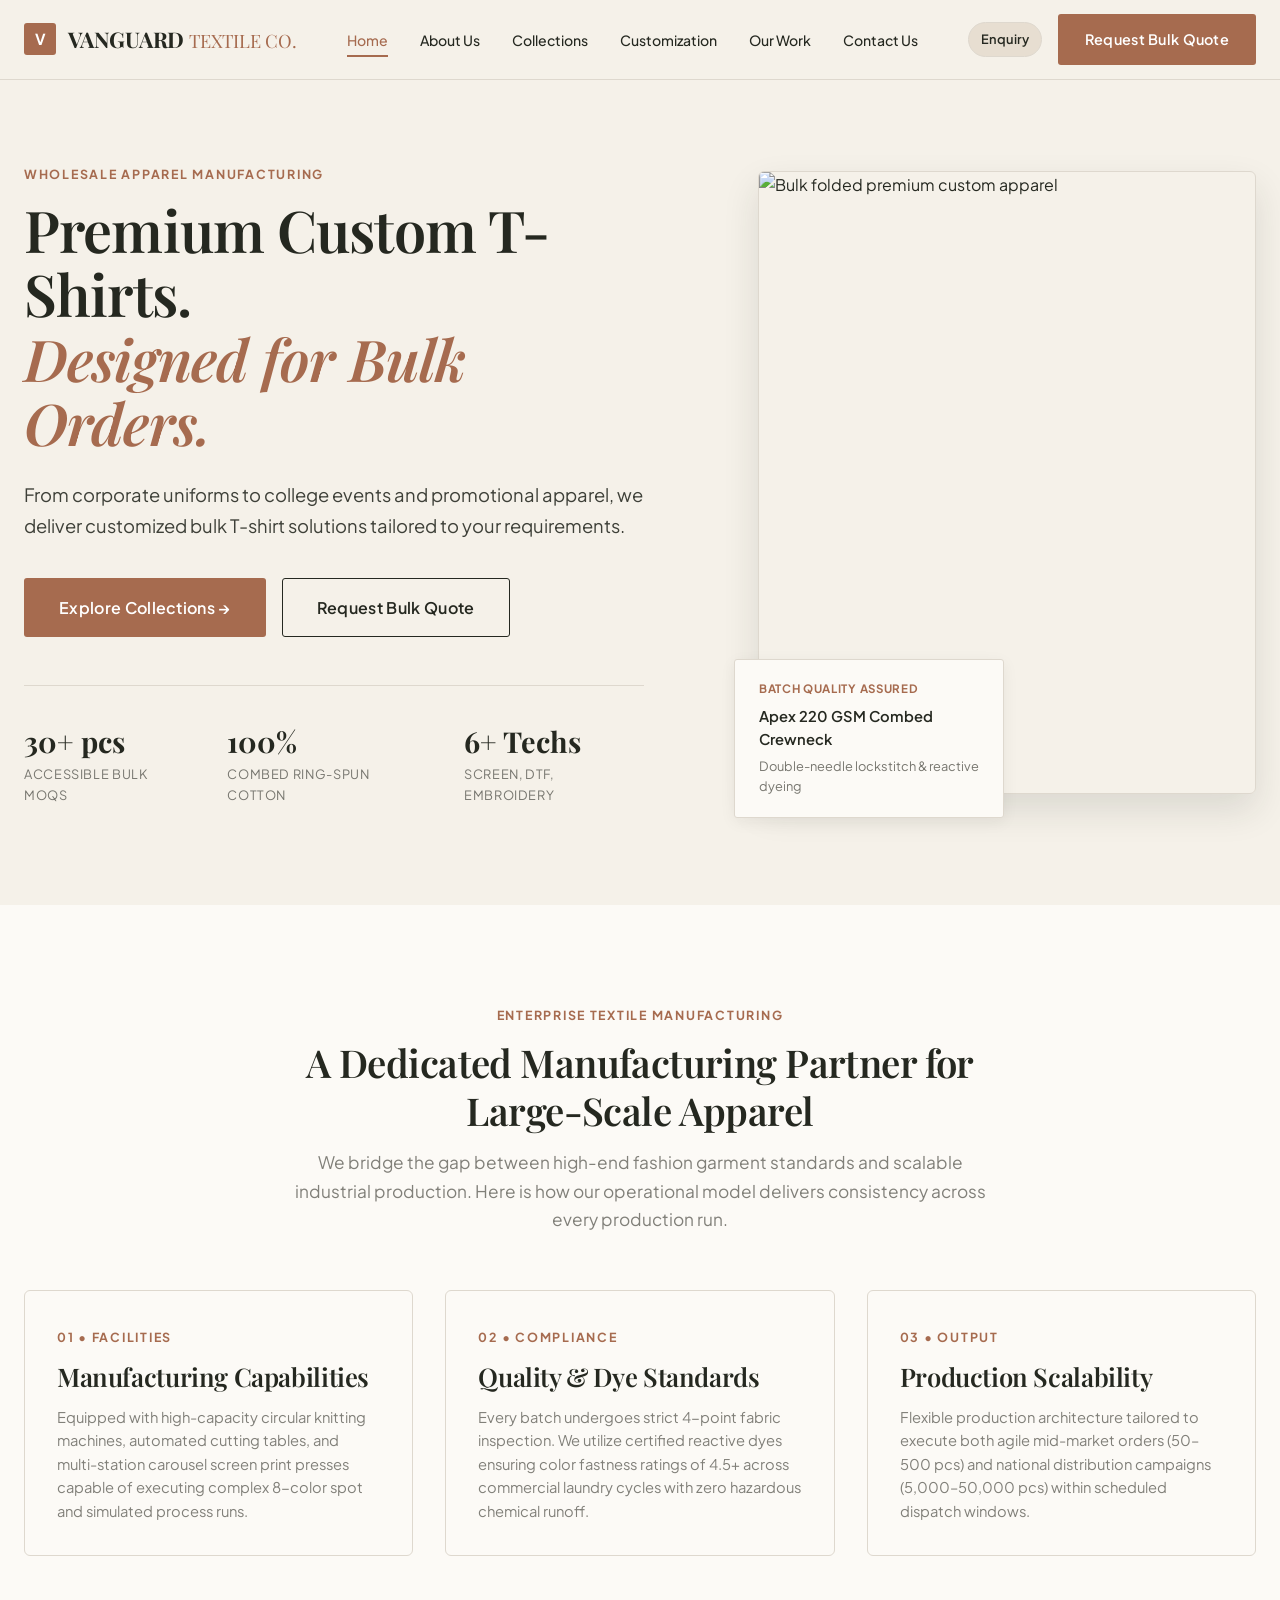
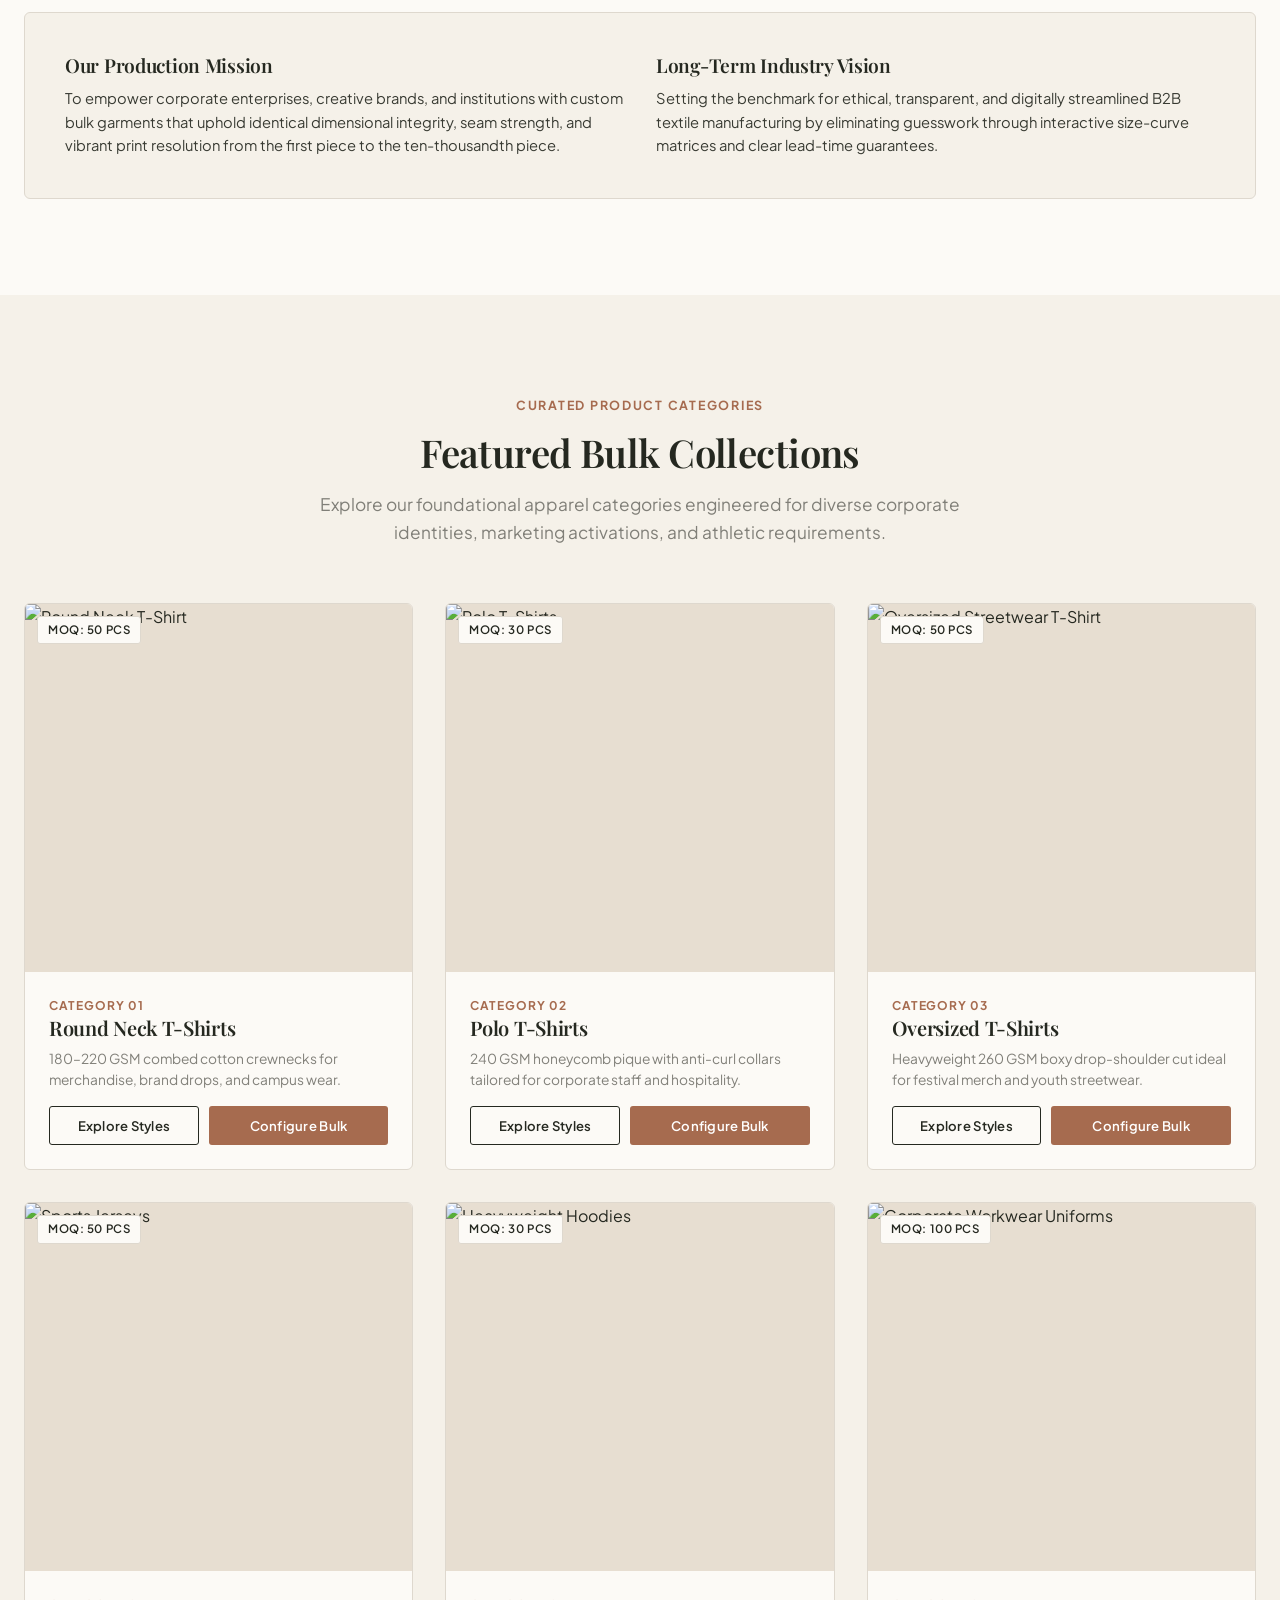
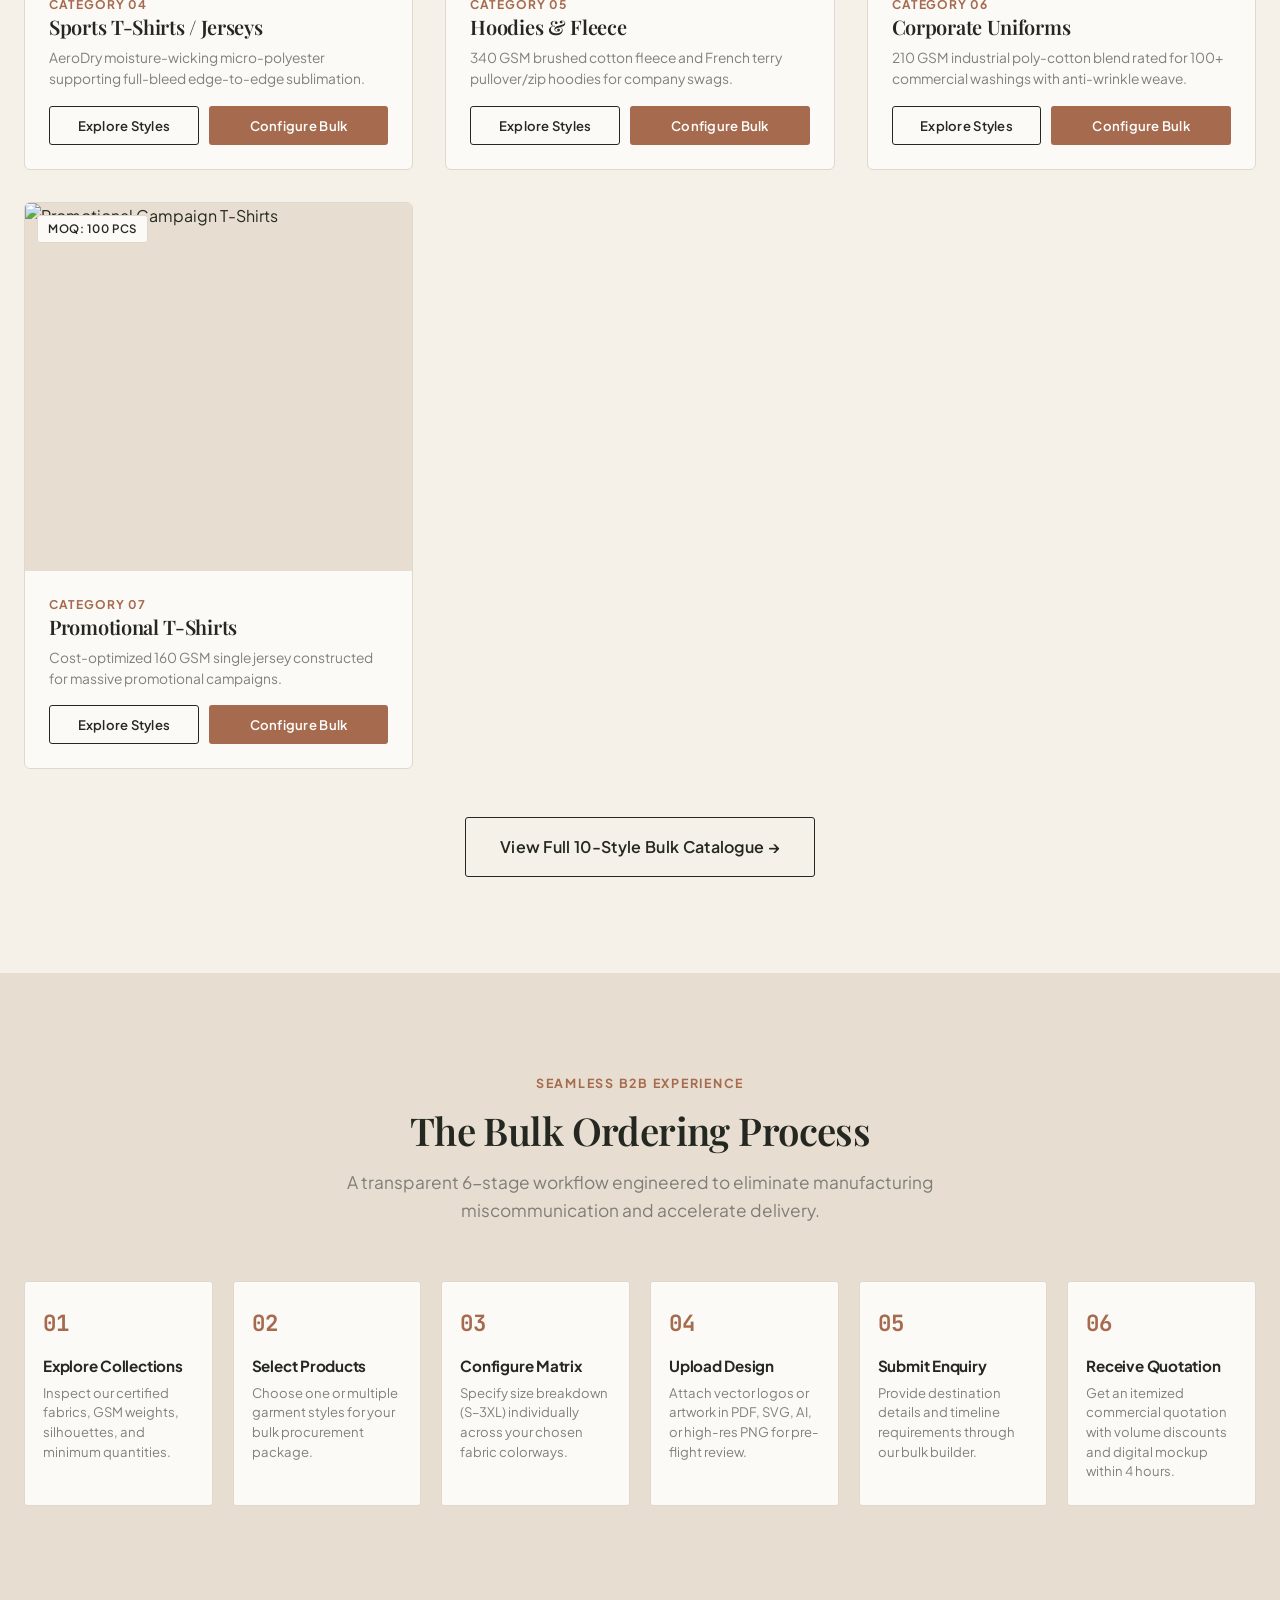
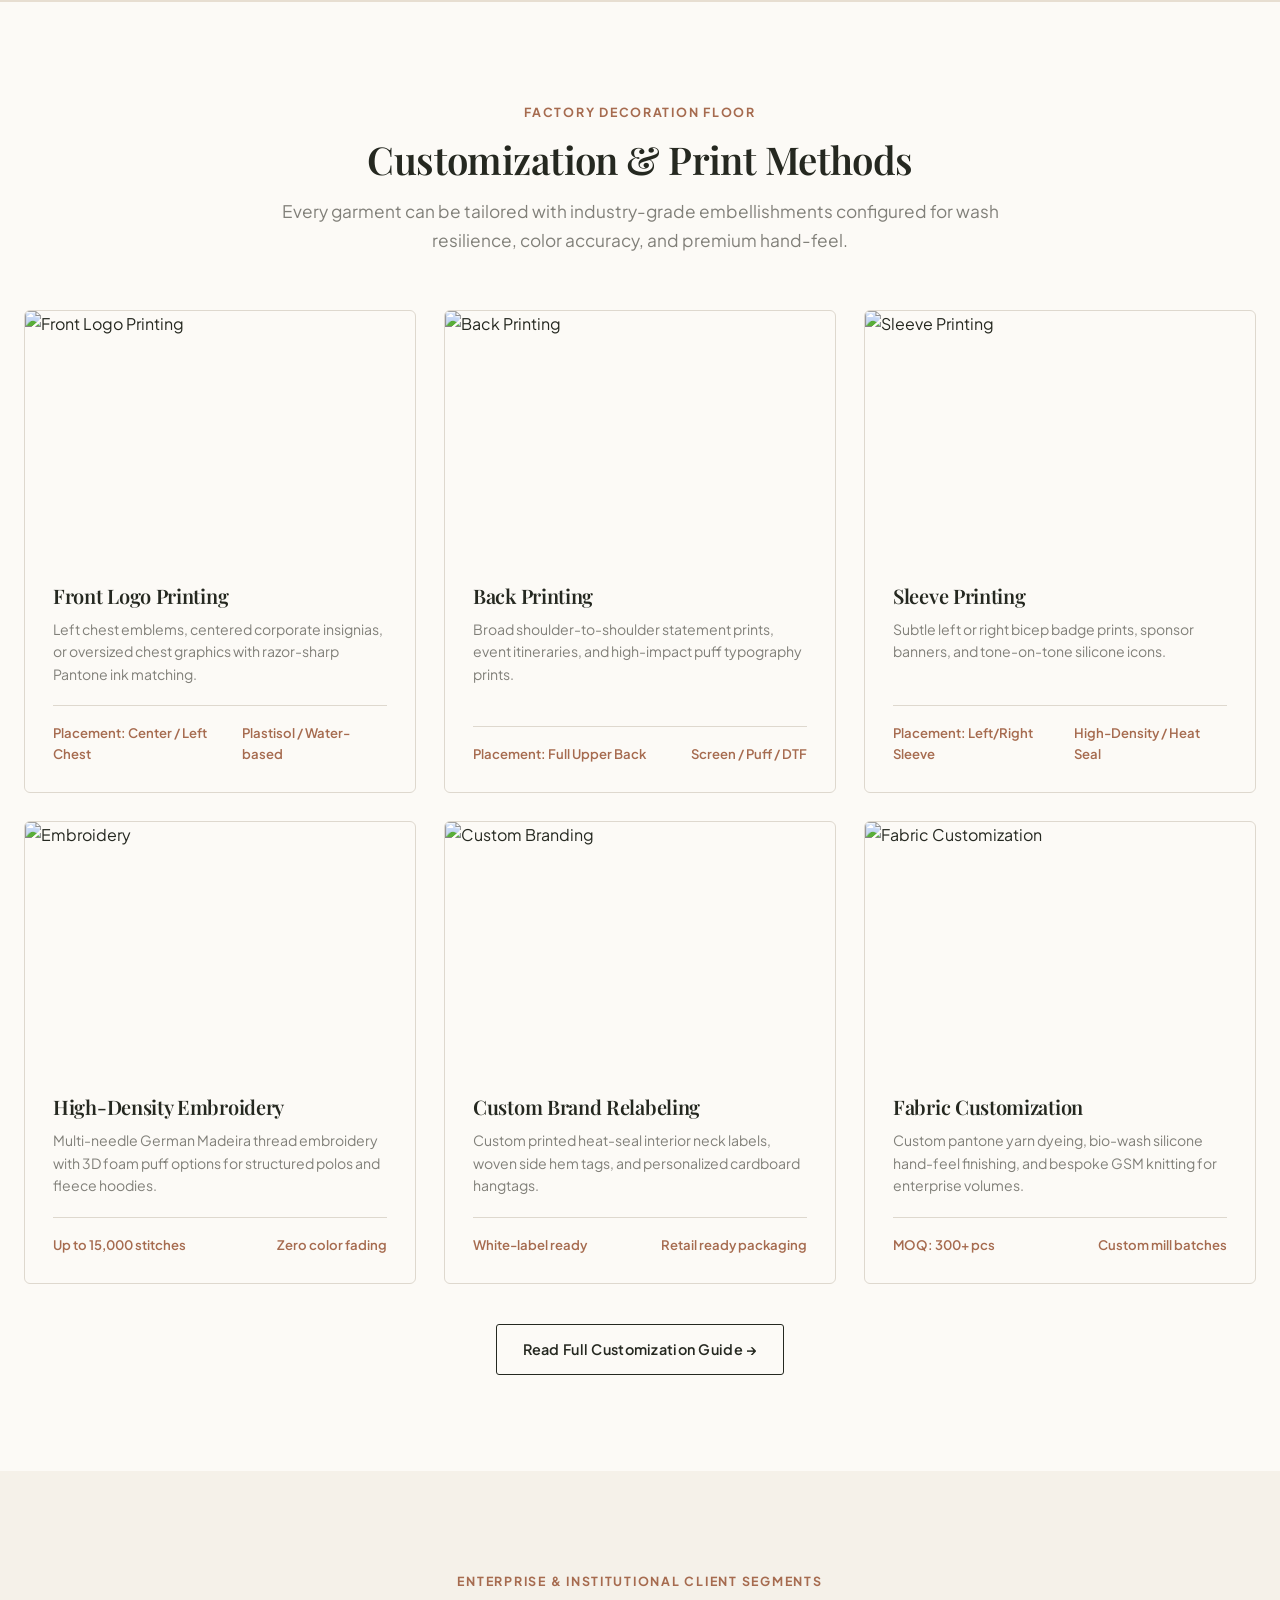
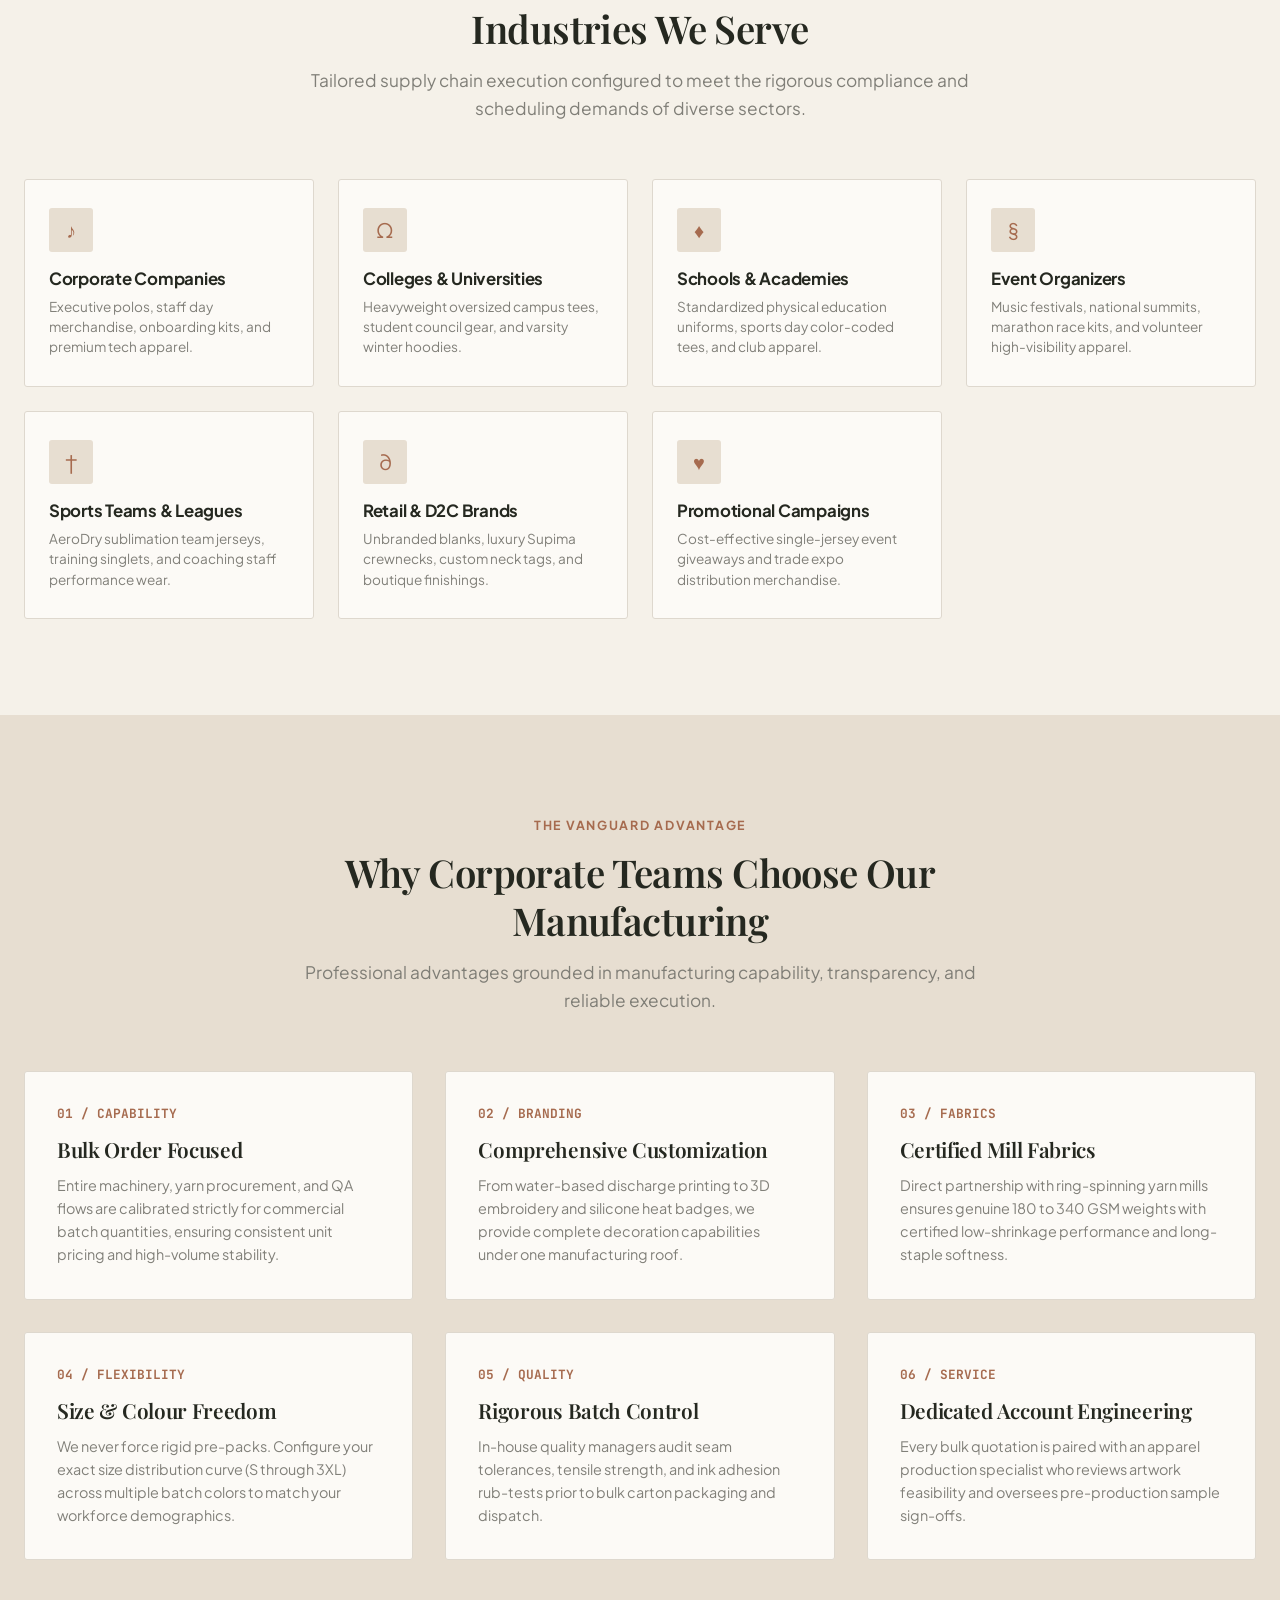
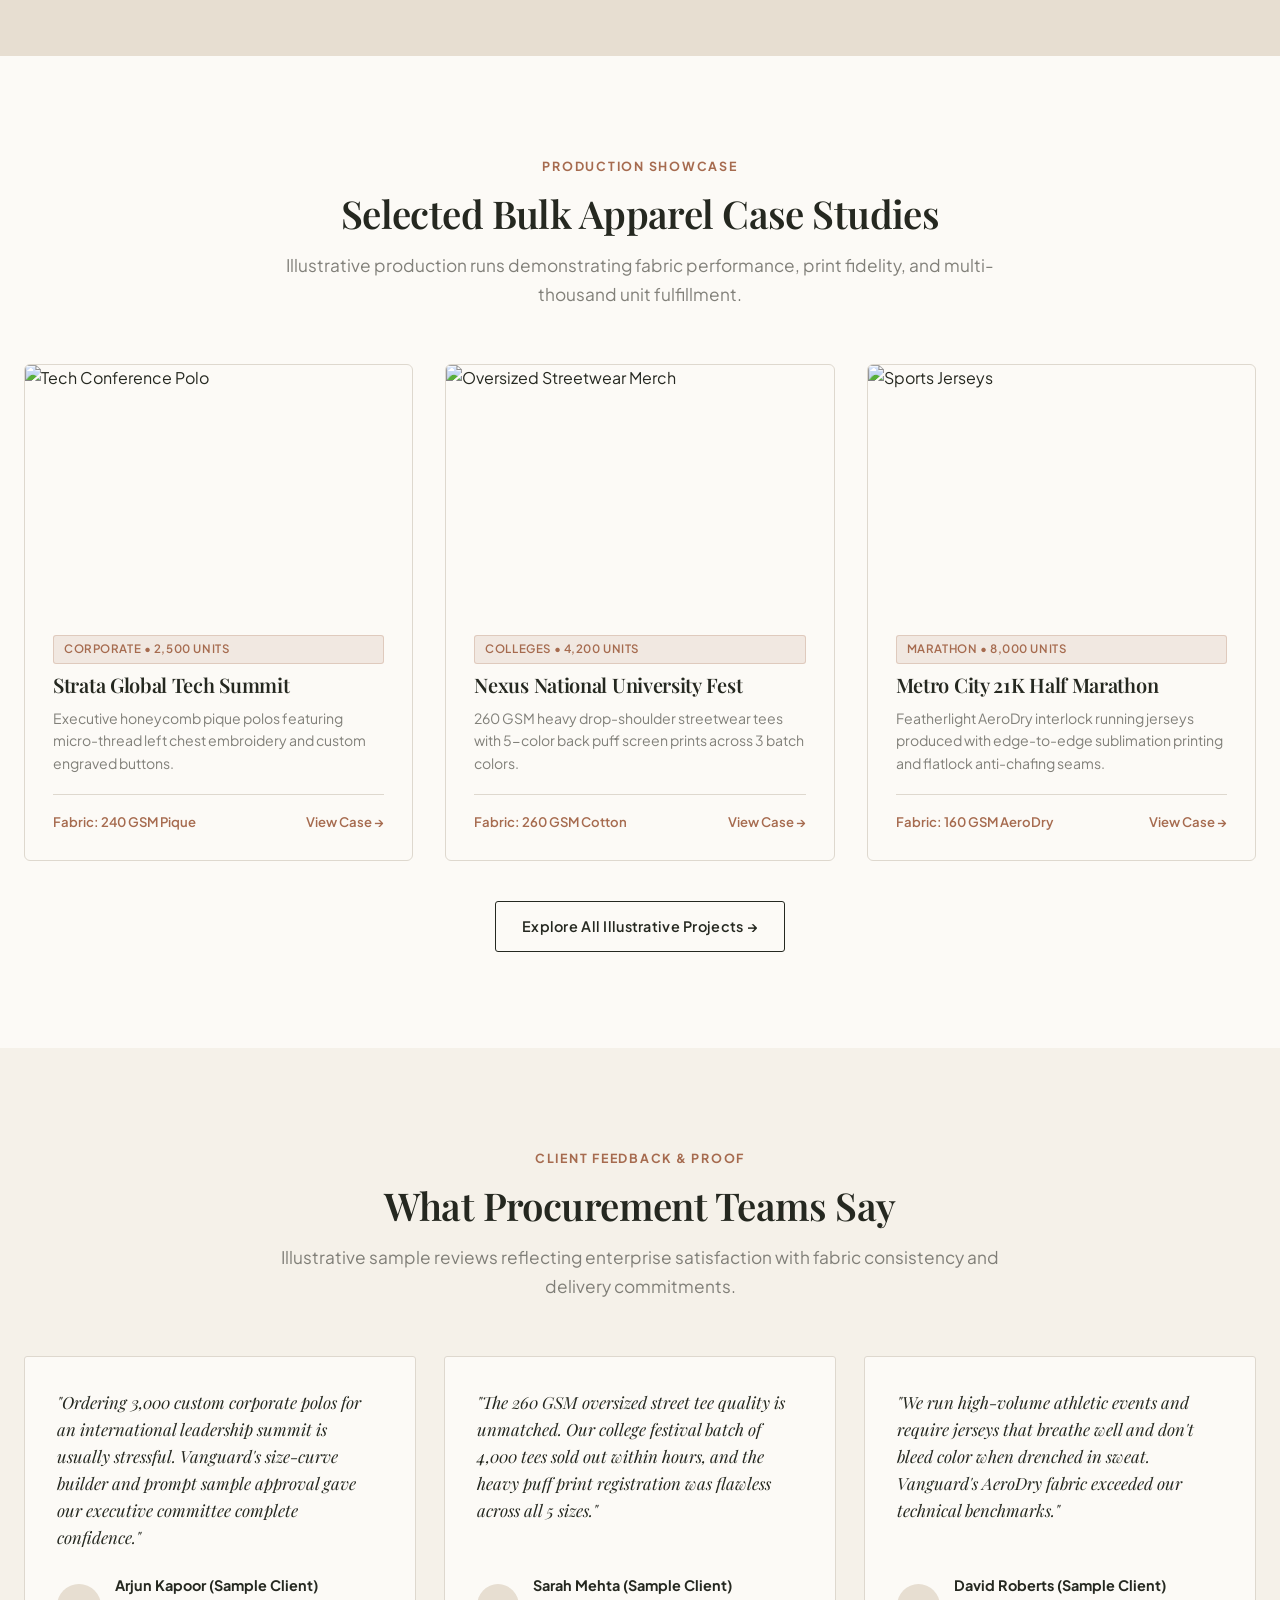
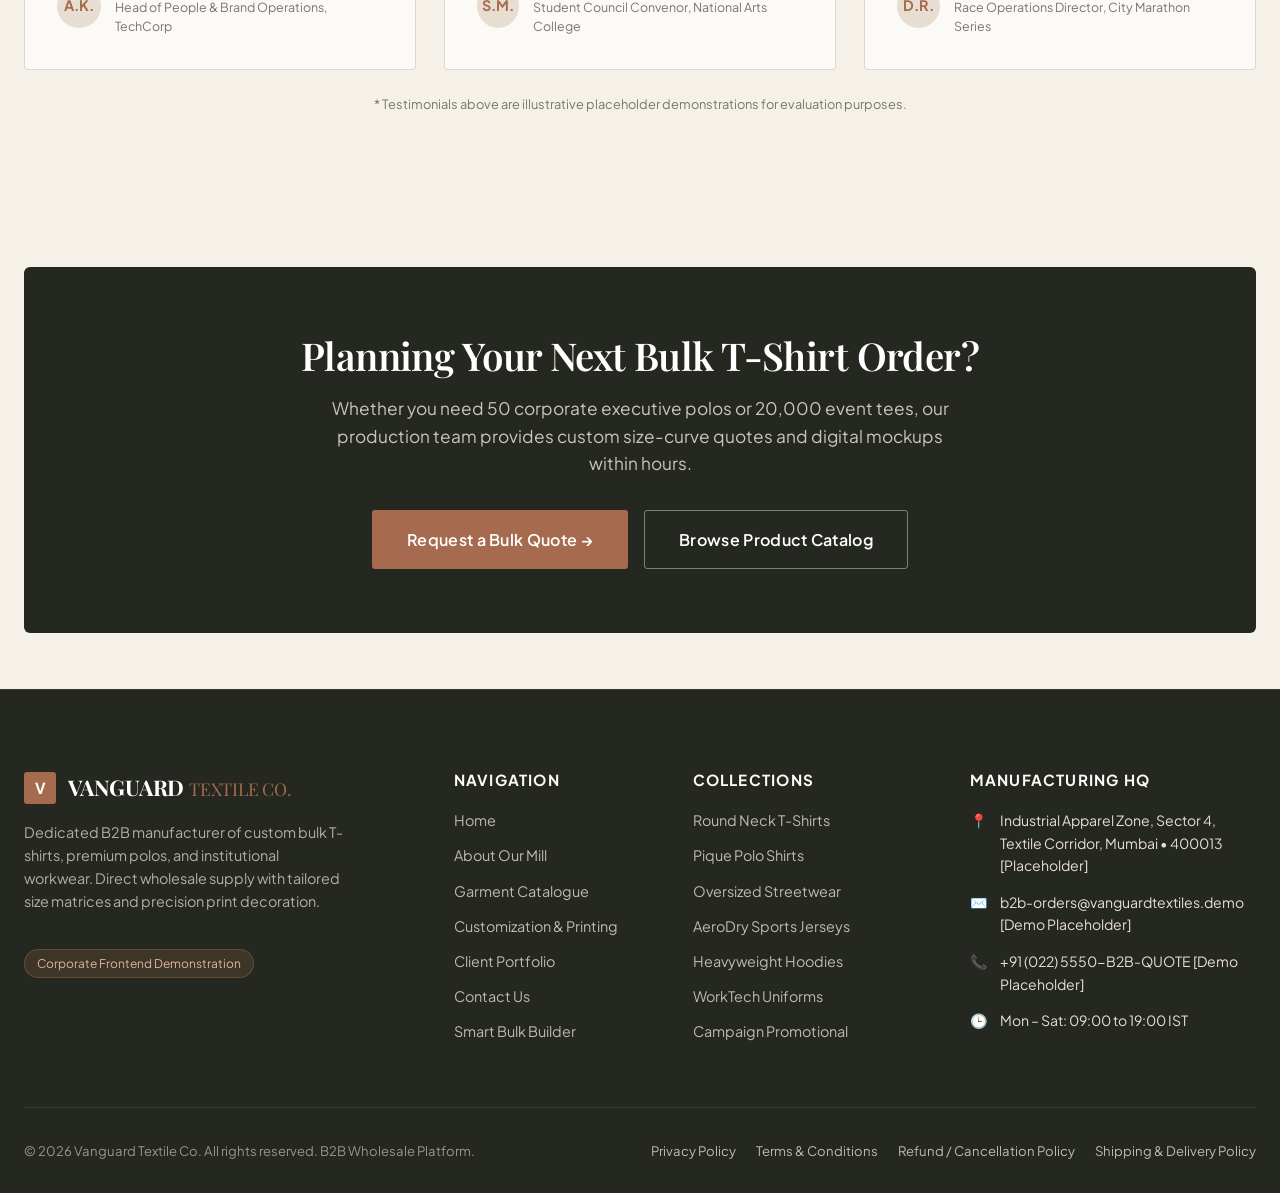
==== index.html @ 21569121 "T-Shirt_demo_frontend" ====
<!DOCTYPE html>
<html lang="en">
<head>
  <meta charset="UTF-8">
  <meta name="viewport" content="width=device-width, initial-scale=1.0">
  <title>Vanguard Textile Co. | Premium Custom T-Shirts & Bulk Apparel Manufacturing</title>
  <meta name="description" content="Commercial manufacturer of custom bulk T-shirts, pique polo shirts, oversized streetwear, and corporate uniforms. Tailored size curves, certified fabrics, and precision printing.">
  <link rel="stylesheet" href="css/styles.css">
  <link rel="stylesheet" href="css/responsive.css">
</head>
<body>

  <!-- Site Navigation Header -->
  <header class="site-header">
    <div class="container nav-container">
      <a href="index.html" class="brand-logo" aria-label="Vanguard Textile Co. Home">
        <span class="brand-mark">V</span>
        <span>VANGUARD <span style="font-weight: 300; font-size: 1.15rem; color: var(--accent-terracotta);">TEXTILE CO.</span></span>
      </a>

      <nav aria-label="Main Navigation">
        <ul class="nav-links">
          <li><a href="index.html" class="nav-link active">Home</a></li>
          <li><a href="about.html" class="nav-link">About Us</a></li>
          <li><a href="collections.html" class="nav-link">Collections</a></li>
          <li><a href="customization.html" class="nav-link">Customization</a></li>
          <li><a href="portfolio.html" class="nav-link">Our Work</a></li>
          <li><a href="contact.html" class="nav-link">Contact Us</a></li>
        </ul>
      </nav>

      <div class="nav-actions">
        <a href="bulk-quote.html" class="enquiry-counter-badge" title="View active bulk builder items">
          <span>Enquiry</span>
          <span class="badge-count" style="display: none;">0</span>
        </a>
        <a href="bulk-quote.html" class="btn btn-primary">Request Bulk Quote</a>
        <button class="mobile-toggle" aria-label="Open mobile menu">
          <svg width="24" height="24" viewBox="0 0 24 24" fill="none" stroke="currentColor" stroke-width="2"><line x1="3" y1="12" x2="21" y2="12"></line><line x1="3" y1="6" x2="21" y2="6"></line><line x1="3" y1="18" x2="21" y2="18"></line></svg>
        </button>
      </div>
    </div>
  </header>

  <!-- Mobile Navigation Drawer -->
  <div class="mobile-nav-overlay"></div>
  <aside class="mobile-nav-drawer" aria-label="Mobile Navigation">
    <div class="drawer-header">
      <div class="brand-logo" style="font-size: 1.15rem;">
        <span class="brand-mark">V</span>
        <span>VANGUARD TEXTILE</span>
      </div>
      <button class="drawer-close" aria-label="Close mobile menu">&times;</button>
    </div>
    <ul class="drawer-links">
      <li><a href="index.html" class="drawer-link active">Home</a></li>
      <li><a href="about.html" class="drawer-link">About Us</a></li>
      <li><a href="collections.html" class="drawer-link">Collections & Catalog</a></li>
      <li><a href="customization.html" class="drawer-link">Customization Services</a></li>
      <li><a href="portfolio.html" class="drawer-link">Our Work / Portfolio</a></li>
      <li><a href="contact.html" class="drawer-link">Contact Us</a></li>
    </ul>
    <div class="drawer-footer">
      <a href="bulk-quote.html" class="btn btn-primary" style="width: 100%;">Request Bulk Quote</a>
      <div style="font-size: 0.8rem; color: var(--text-muted-grey); text-align: center;">
        Direct Wholesale Inquiries &bull; MOQ from 30 pcs
      </div>
    </div>
  </aside>

  <!-- Main Content -->
  <main>

    <!-- Hero Section -->
    <section class="hero-editorial">
      <div class="container hero-grid">
        <div class="hero-content">
          <span class="eyebrow">Wholesale Apparel Manufacturing</span>
          <h1 class="hero-title">
            Premium Custom T-Shirts.<br>
            <span style="color: var(--accent-terracotta); font-style: italic;">Designed for Bulk Orders.</span>
          </h1>
          <p class="hero-lead">
            From corporate uniforms to college events and promotional apparel, we deliver customized bulk T-shirt solutions tailored to your requirements.
          </p>
          <div class="hero-actions">
            <a href="collections.html" class="btn btn-primary btn-lg">Explore Collections &rarr;</a>
            <a href="bulk-quote.html" class="btn btn-secondary btn-lg">Request Bulk Quote</a>
          </div>

          <div class="hero-stats-row">
            <div class="hero-stat-item">
              <span class="hero-stat-val">30+ pcs</span>
              <span class="hero-stat-label">Accessible Bulk MOQs</span>
            </div>
            <div class="hero-stat-item">
              <span class="hero-stat-val">100%</span>
              <span class="hero-stat-label">Combed Ring-Spun Cotton</span>
            </div>
            <div class="hero-stat-item">
              <span class="hero-stat-val">6+ Techs</span>
              <span class="hero-stat-label">Screen, DTF, Embroidery</span>
            </div>
          </div>
        </div>

        <div class="hero-visual-composition">
          <img src="https://images.unsplash.com/photo-1521572267360-ee0c2909d518?auto=format&fit=crop&w=1000&q=80" alt="Bulk folded premium custom apparel" class="hero-image-main">
          <div class="hero-floating-card">
            <div class="floating-badge">Batch Quality Assured</div>
            <div class="floating-title">Apex 220 GSM Combed Crewneck</div>
            <div style="font-size: 0.8rem; color: var(--text-muted-grey); margin-top: 4px;">Double-needle lockstitch & reactive dyeing</div>
          </div>
        </div>
      </div>
    </section>

    <!-- About the Business (Company Introduction, Capabilities, Standards) -->
    <section class="section section-bg-white">
      <div class="container">
        <div class="section-header">
          <span class="eyebrow">Enterprise Textile Manufacturing</span>
          <h2>A Dedicated Manufacturing Partner for Large-Scale Apparel</h2>
          <p class="section-subtitle">
            We bridge the gap between high-end fashion garment standards and scalable industrial production. Here is how our operational model delivers consistency across every production run.
          </p>
        </div>

        <div class="grid-3" style="margin-bottom: 56px;">
          <div class="surface-card">
            <span class="eyebrow">01 &bull; Facilities</span>
            <h3 style="margin-bottom: 14px;">Manufacturing Capabilities</h3>
            <p style="font-size: 0.92rem; color: var(--text-muted-grey); line-height: 1.6;">
              Equipped with high-capacity circular knitting machines, automated cutting tables, and multi-station carousel screen print presses capable of executing complex 8-color spot and simulated process runs.
            </p>
          </div>

          <div class="surface-card">
            <span class="eyebrow">02 &bull; Compliance</span>
            <h3 style="margin-bottom: 14px;">Quality & Dye Standards</h3>
            <p style="font-size: 0.92rem; color: var(--text-muted-grey); line-height: 1.6;">
              Every batch undergoes strict 4-point fabric inspection. We utilize certified reactive dyes ensuring color fastness ratings of 4.5+ across commercial laundry cycles with zero hazardous chemical runoff.
            </p>
          </div>

          <div class="surface-card">
            <span class="eyebrow">03 &bull; Output</span>
            <h3 style="margin-bottom: 14px;">Production Scalability</h3>
            <p style="font-size: 0.92rem; color: var(--text-muted-grey); line-height: 1.6;">
              Flexible production architecture tailored to execute both agile mid-market orders (50–500 pcs) and national distribution campaigns (5,000–50,000 pcs) within scheduled dispatch windows.
            </p>
          </div>
        </div>

        <!-- Mission & Vision -->
        <div style="background-color: var(--bg-warm-ivory); border: 1px solid var(--border-color); border-radius: var(--radius-md); padding: 40px;" class="grid-2">
          <div>
            <h4 style="font-size: 1.2rem; margin-bottom: 10px;">Our Production Mission</h4>
            <p style="font-size: 0.92rem; line-height: 1.6; color: var(--text-charcoal); opacity: 0.9;">
              To empower corporate enterprises, creative brands, and institutions with custom bulk garments that uphold identical dimensional integrity, seam strength, and vibrant print resolution from the first piece to the ten-thousandth piece.
            </p>
          </div>
          <div>
            <h4 style="font-size: 1.2rem; margin-bottom: 10px;">Long-Term Industry Vision</h4>
            <p style="font-size: 0.92rem; line-height: 1.6; color: var(--text-charcoal); opacity: 0.9;">
              Setting the benchmark for ethical, transparent, and digitally streamlined B2B textile manufacturing by eliminating guesswork through interactive size-curve matrices and clear lead-time guarantees.
            </p>
          </div>
        </div>
      </div>
    </section>

    <!-- Featured Collections (7 Categories) -->
    <section class="section">
      <div class="container">
        <div class="section-header">
          <span class="eyebrow">Curated Product Categories</span>
          <h2>Featured Bulk Collections</h2>
          <p class="section-subtitle">
            Explore our foundational apparel categories engineered for diverse corporate identities, marketing activations, and athletic requirements.
          </p>
        </div>

        <div class="product-grid" id="featuredCollectionGrid">
          <!-- 1. Round Neck -->
          <div class="product-card">
            <div class="product-card-image-wrap">
              <span class="tag tag-moq" style="position: absolute; top: 12px; left: 12px; z-index: 2;">MOQ: 50 pcs</span>
              <img src="https://images.unsplash.com/photo-1521572267360-ee0c2909d518?auto=format&fit=crop&w=800&q=80" alt="Round Neck T-Shirt" class="product-card-image">
            </div>
            <div class="product-card-content">
              <span class="product-card-category">Category 01</span>
              <h3 class="product-card-title">Round Neck T-Shirts</h3>
              <p class="product-card-desc">180–220 GSM combed cotton crewnecks for merchandise, brand drops, and campus wear.</p>
              <div class="product-card-actions">
                <a href="collections.html?category=Round Neck" class="btn btn-secondary btn-sm">Explore Styles</a>
                <a href="bulk-quote.html?product=rn-apex-220" class="btn btn-primary btn-sm">Configure Bulk</a>
              </div>
            </div>
          </div>

          <!-- 2. Polo T-Shirts -->
          <div class="product-card">
            <div class="product-card-image-wrap">
              <span class="tag tag-moq" style="position: absolute; top: 12px; left: 12px; z-index: 2;">MOQ: 30 pcs</span>
              <img src="https://images.unsplash.com/photo-1625910513413-56221c57199c?auto=format&fit=crop&w=800&q=80" alt="Polo T-Shirts" class="product-card-image">
            </div>
            <div class="product-card-content">
              <span class="product-card-category">Category 02</span>
              <h3 class="product-card-title">Polo T-Shirts</h3>
              <p class="product-card-desc">240 GSM honeycomb pique with anti-curl collars tailored for corporate staff and hospitality.</p>
              <div class="product-card-actions">
                <a href="collections.html?category=Polo" class="btn btn-secondary btn-sm">Explore Styles</a>
                <a href="bulk-quote.html?product=polo-honeycomb-240" class="btn btn-primary btn-sm">Configure Bulk</a>
              </div>
            </div>
          </div>

          <!-- 3. Oversized Streetwear -->
          <div class="product-card">
            <div class="product-card-image-wrap">
              <span class="tag tag-moq" style="position: absolute; top: 12px; left: 12px; z-index: 2;">MOQ: 50 pcs</span>
              <img src="https://images.unsplash.com/photo-1503342217505-b0a15ec3261c?auto=format&fit=crop&w=800&q=80" alt="Oversized Streetwear T-Shirt" class="product-card-image">
            </div>
            <div class="product-card-content">
              <span class="product-card-category">Category 03</span>
              <h3 class="product-card-title">Oversized T-Shirts</h3>
              <p class="product-card-desc">Heavyweight 260 GSM boxy drop-shoulder cut ideal for festival merch and youth streetwear.</p>
              <div class="product-card-actions">
                <a href="collections.html?category=Oversized" class="btn btn-secondary btn-sm">Explore Styles</a>
                <a href="bulk-quote.html?product=ovr-street-260" class="btn btn-primary btn-sm">Configure Bulk</a>
              </div>
            </div>
          </div>

          <!-- 4. Sports Jerseys -->
          <div class="product-card">
            <div class="product-card-image-wrap">
              <span class="tag tag-moq" style="position: absolute; top: 12px; left: 12px; z-index: 2;">MOQ: 50 pcs</span>
              <img src="https://images.unsplash.com/photo-1578768079052-aa76e520028b?auto=format&fit=crop&w=800&q=80" alt="Sports Jerseys" class="product-card-image">
            </div>
            <div class="product-card-content">
              <span class="product-card-category">Category 04</span>
              <h3 class="product-card-title">Sports T-Shirts / Jerseys</h3>
              <p class="product-card-desc">AeroDry moisture-wicking micro-polyester supporting full-bleed edge-to-edge sublimation.</p>
              <div class="product-card-actions">
                <a href="collections.html?category=Sports / Jerseys" class="btn btn-secondary btn-sm">Explore Styles</a>
                <a href="bulk-quote.html?product=spt-aerodry-160" class="btn btn-primary btn-sm">Configure Bulk</a>
              </div>
            </div>
          </div>

          <!-- 5. Hoodies -->
          <div class="product-card">
            <div class="product-card-image-wrap">
              <span class="tag tag-moq" style="position: absolute; top: 12px; left: 12px; z-index: 2;">MOQ: 30 pcs</span>
              <img src="https://images.unsplash.com/photo-1556905055-8f358a7a47b2?auto=format&fit=crop&w=800&q=80" alt="Heavyweight Hoodies" class="product-card-image">
            </div>
            <div class="product-card-content">
              <span class="product-card-category">Category 05</span>
              <h3 class="product-card-title">Hoodies & Fleece</h3>
              <p class="product-card-desc">340 GSM brushed cotton fleece and French terry pullover/zip hoodies for company swags.</p>
              <div class="product-card-actions">
                <a href="collections.html?category=Hoodies" class="btn btn-secondary btn-sm">Explore Styles</a>
                <a href="bulk-quote.html?product=hdy-terry-340" class="btn btn-primary btn-sm">Configure Bulk</a>
              </div>
            </div>
          </div>

          <!-- 6. Corporate Uniforms -->
          <div class="product-card">
            <div class="product-card-image-wrap">
              <span class="tag tag-moq" style="position: absolute; top: 12px; left: 12px; z-index: 2;">MOQ: 100 pcs</span>
              <img src="https://images.unsplash.com/photo-1503341455253-b2e723bb3dbb?auto=format&fit=crop&w=800&q=80" alt="Corporate Workwear Uniforms" class="product-card-image">
            </div>
            <div class="product-card-content">
              <span class="product-card-category">Category 06</span>
              <h3 class="product-card-title">Corporate Uniforms</h3>
              <p class="product-card-desc">210 GSM industrial poly-cotton blend rated for 100+ commercial washings with anti-wrinkle weave.</p>
              <div class="product-card-actions">
                <a href="collections.html?category=Corporate Uniforms" class="btn btn-secondary btn-sm">Explore Styles</a>
                <a href="bulk-quote.html?product=uni-worktech-210" class="btn btn-primary btn-sm">Configure Bulk</a>
              </div>
            </div>
          </div>

          <!-- 7. Promotional T-Shirts -->
          <div class="product-card" style="grid-column: span 1;">
            <div class="product-card-image-wrap">
              <span class="tag tag-moq" style="position: absolute; top: 12px; left: 12px; z-index: 2;">MOQ: 100 pcs</span>
              <img src="https://images.unsplash.com/photo-1581655353564-df123a1eb820?auto=format&fit=crop&w=800&q=80" alt="Promotional Campaign T-Shirts" class="product-card-image">
            </div>
            <div class="product-card-content">
              <span class="product-card-category">Category 07</span>
              <h3 class="product-card-title">Promotional T-Shirts</h3>
              <p class="product-card-desc">Cost-optimized 160 GSM single jersey constructed for massive promotional campaigns.</p>
              <div class="product-card-actions">
                <a href="collections.html?category=Promotional T-Shirts" class="btn btn-secondary btn-sm">Explore Styles</a>
                <a href="bulk-quote.html?product=prm-camp-160" class="btn btn-primary btn-sm">Configure Bulk</a>
              </div>
            </div>
          </div>
        </div>

        <div style="text-align: center; margin-top: 48px;">
          <a href="collections.html" class="btn btn-secondary btn-lg">View Full 10-Style Bulk Catalogue &rarr;</a>
        </div>
      </div>
    </section>

    <!-- Bulk Ordering Process (6 Visual Steps) -->
    <section class="section section-bg-beige">
      <div class="container">
        <div class="section-header">
          <span class="eyebrow">Seamless B2B Experience</span>
          <h2>The Bulk Ordering Process</h2>
          <p class="section-subtitle">
            A transparent 6-stage workflow engineered to eliminate manufacturing miscommunication and accelerate delivery.
          </p>
        </div>

        <div class="process-grid">
          <div class="process-step-card">
            <span class="process-num">01</span>
            <h4 class="process-step-title">Explore Collections</h4>
            <p class="process-step-desc">Inspect our certified fabrics, GSM weights, silhouettes, and minimum quantities.</p>
          </div>

          <div class="process-step-card">
            <span class="process-num">02</span>
            <h4 class="process-step-title">Select Products</h4>
            <p class="process-step-desc">Choose one or multiple garment styles for your bulk procurement package.</p>
          </div>

          <div class="process-step-card">
            <span class="process-num">03</span>
            <h4 class="process-step-title">Configure Matrix</h4>
            <p class="process-step-desc">Specify size breakdown (S–3XL) individually across your chosen fabric colorways.</p>
          </div>

          <div class="process-step-card">
            <span class="process-num">04</span>
            <h4 class="process-step-title">Upload Design</h4>
            <p class="process-step-desc">Attach vector logos or artwork in PDF, SVG, AI, or high-res PNG for pre-flight review.</p>
          </div>

          <div class="process-step-card">
            <span class="process-num">05</span>
            <h4 class="process-step-title">Submit Enquiry</h4>
            <p class="process-step-desc">Provide destination details and timeline requirements through our bulk builder.</p>
          </div>

          <div class="process-step-card">
            <span class="process-num">06</span>
            <h4 class="process-step-title">Receive Quotation</h4>
            <p class="process-step-desc">Get an itemized commercial quotation with volume discounts and digital mockup within 4 hours.</p>
          </div>
        </div>
      </div>
    </section>

    <!-- Customization Services (6 Key Print & Embroidery Methods) -->
    <section class="section section-bg-white">
      <div class="container">
        <div class="section-header">
          <span class="eyebrow">Factory Decoration Floor</span>
          <h2>Customization & Print Methods</h2>
          <p class="section-subtitle">
            Every garment can be tailored with industry-grade embellishments configured for wash resilience, color accuracy, and premium hand-feel.
          </p>
        </div>

        <div class="services-grid">
          <div class="service-card">
            <img src="https://images.unsplash.com/photo-1503342217505-b0a15ec3261c?auto=format&fit=crop&w=800&q=80" alt="Front Logo Printing" class="service-card-img">
            <div class="service-card-body">
              <h3 class="service-card-title">Front Logo Printing</h3>
              <p class="service-card-desc">Left chest emblems, centered corporate insignias, or oversized chest graphics with razor-sharp Pantone ink matching.</p>
              <div class="service-card-meta">
                <span>Placement: Center / Left Chest</span>
                <span>Plastisol / Water-based</span>
              </div>
            </div>
          </div>

          <div class="service-card">
            <img src="https://images.unsplash.com/photo-1521572267360-ee0c2909d518?auto=format&fit=crop&w=800&q=80" alt="Back Printing" class="service-card-img">
            <div class="service-card-body">
              <h3 class="service-card-title">Back Printing</h3>
              <p class="service-card-desc">Broad shoulder-to-shoulder statement prints, event itineraries, and high-impact puff typography prints.</p>
              <div class="service-card-meta">
                <span>Placement: Full Upper Back</span>
                <span>Screen / Puff / DTF</span>
              </div>
            </div>
          </div>

          <div class="service-card">
            <img src="https://images.unsplash.com/photo-1583743814966-8936f5b7be1a?auto=format&fit=crop&w=800&q=80" alt="Sleeve Printing" class="service-card-img">
            <div class="service-card-body">
              <h3 class="service-card-title">Sleeve Printing</h3>
              <p class="service-card-desc">Subtle left or right bicep badge prints, sponsor banners, and tone-on-tone silicone icons.</p>
              <div class="service-card-meta">
                <span>Placement: Left/Right Sleeve</span>
                <span>High-Density / Heat Seal</span>
              </div>
            </div>
          </div>

          <div class="service-card">
            <img src="https://images.unsplash.com/photo-1586363104862-3a5e2ab60d99?auto=format&fit=crop&w=800&q=80" alt="Embroidery" class="service-card-img">
            <div class="service-card-body">
              <h3 class="service-card-title">High-Density Embroidery</h3>
              <p class="service-card-desc">Multi-needle German Madeira thread embroidery with 3D foam puff options for structured polos and fleece hoodies.</p>
              <div class="service-card-meta">
                <span>Up to 15,000 stitches</span>
                <span>Zero color fading</span>
              </div>
            </div>
          </div>

          <div class="service-card">
            <img src="https://images.unsplash.com/photo-1556905055-8f358a7a47b2?auto=format&fit=crop&w=800&q=80" alt="Custom Branding" class="service-card-img">
            <div class="service-card-body">
              <h3 class="service-card-title">Custom Brand Relabeling</h3>
              <p class="service-card-desc">Custom printed heat-seal interior neck labels, woven side hem tags, and personalized cardboard hangtags.</p>
              <div class="service-card-meta">
                <span>White-label ready</span>
                <span>Retail ready packaging</span>
              </div>
            </div>
          </div>

          <div class="service-card">
            <img src="https://images.unsplash.com/photo-1618354691373-d851c5c3a990?auto=format&fit=crop&w=800&q=80" alt="Fabric Customization" class="service-card-img">
            <div class="service-card-body">
              <h3 class="service-card-title">Fabric Customization</h3>
              <p class="service-card-desc">Custom pantone yarn dyeing, bio-wash silicone hand-feel finishing, and bespoke GSM knitting for enterprise volumes.</p>
              <div class="service-card-meta">
                <span>MOQ: 300+ pcs</span>
                <span>Custom mill batches</span>
              </div>
            </div>
          </div>
        </div>

        <div style="text-align: center; margin-top: 40px;">
          <a href="customization.html" class="btn btn-secondary">Read Full Customization Guide &rarr;</a>
        </div>
      </div>
    </section>

    <!-- Industries We Serve -->
    <section class="section">
      <div class="container">
        <div class="section-header">
          <span class="eyebrow">Enterprise & Institutional Client Segments</span>
          <h2>Industries We Serve</h2>
          <p class="section-subtitle">
            Tailored supply chain execution configured to meet the rigorous compliance and scheduling demands of diverse sectors.
          </p>
        </div>

        <div class="industries-grid">
          <div class="industry-card">
            <div class="industry-icon-wrap">&sung;</div>
            <h4 class="industry-title">Corporate Companies</h4>
            <p class="industry-desc">Executive polos, staff day merchandise, onboarding kits, and premium tech apparel.</p>
          </div>

          <div class="industry-card">
            <div class="industry-icon-wrap">&Omega;</div>
            <h4 class="industry-title">Colleges & Universities</h4>
            <p class="industry-desc">Heavyweight oversized campus tees, student council gear, and varsity winter hoodies.</p>
          </div>

          <div class="industry-card">
            <div class="industry-icon-wrap">&diams;</div>
            <h4 class="industry-title">Schools & Academies</h4>
            <p class="industry-desc">Standardized physical education uniforms, sports day color-coded tees, and club apparel.</p>
          </div>

          <div class="industry-card">
            <div class="industry-icon-wrap">&sect;</div>
            <h4 class="industry-title">Event Organizers</h4>
            <p class="industry-desc">Music festivals, national summits, marathon race kits, and volunteer high-visibility apparel.</p>
          </div>

          <div class="industry-card">
            <div class="industry-icon-wrap">&dagger;</div>
            <h4 class="industry-title">Sports Teams & Leagues</h4>
            <p class="industry-desc">AeroDry sublimation team jerseys, training singlets, and coaching staff performance wear.</p>
          </div>

          <div class="industry-card">
            <div class="industry-icon-wrap">&part;</div>
            <h4 class="industry-title">Retail & D2C Brands</h4>
            <p class="industry-desc">Unbranded blanks, luxury Supima crewnecks, custom neck tags, and boutique finishings.</p>
          </div>

          <div class="industry-card">
            <div class="industry-icon-wrap">&hearts;</div>
            <h4 class="industry-title">Promotional Campaigns</h4>
            <p class="industry-desc">Cost-effective single-jersey event giveaways and trade expo distribution merchandise.</p>
          </div>
        </div>
      </div>
    </section>

    <!-- Why Choose Us (Professional Benefits) -->
    <section class="section section-bg-beige">
      <div class="container">
        <div class="section-header">
          <span class="eyebrow">The Vanguard Advantage</span>
          <h2>Why Corporate Teams Choose Our Manufacturing</h2>
          <p class="section-subtitle">
            Professional advantages grounded in manufacturing capability, transparency, and reliable execution.
          </p>
        </div>

        <div class="features-grid">
          <div class="feature-box">
            <span class="feature-num">01 / CAPABILITY</span>
            <h4 class="feature-title">Bulk Order Focused</h4>
            <p class="feature-desc">Entire machinery, yarn procurement, and QA flows are calibrated strictly for commercial batch quantities, ensuring consistent unit pricing and high-volume stability.</p>
          </div>

          <div class="feature-box">
            <span class="feature-num">02 / BRANDING</span>
            <h4 class="feature-title">Comprehensive Customization</h4>
            <p class="feature-desc">From water-based discharge printing to 3D embroidery and silicone heat badges, we provide complete decoration capabilities under one manufacturing roof.</p>
          </div>

          <div class="feature-box">
            <span class="feature-num">03 / FABRICS</span>
            <h4 class="feature-title">Certified Mill Fabrics</h4>
            <p class="feature-desc">Direct partnership with ring-spinning yarn mills ensures genuine 180 to 340 GSM weights with certified low-shrinkage performance and long-staple softness.</p>
          </div>

          <div class="feature-box">
            <span class="feature-num">04 / FLEXIBILITY</span>
            <h4 class="feature-title">Size & Colour Freedom</h4>
            <p class="feature-desc">We never force rigid pre-packs. Configure your exact size distribution curve (S through 3XL) across multiple batch colors to match your workforce demographics.</p>
          </div>

          <div class="feature-box">
            <span class="feature-num">05 / QUALITY</span>
            <h4 class="feature-title">Rigorous Batch Control</h4>
            <p class="feature-desc">In-house quality managers audit seam tolerances, tensile strength, and ink adhesion rub-tests prior to bulk carton packaging and dispatch.</p>
          </div>

          <div class="feature-box">
            <span class="feature-num">06 / SERVICE</span>
            <h4 class="feature-title">Dedicated Account Engineering</h4>
            <p class="feature-desc">Every bulk quotation is paired with an apparel production specialist who reviews artwork feasibility and oversees pre-production sample sign-offs.</p>
          </div>
        </div>
      </div>
    </section>

    <!-- Sample Projects Preview -->
    <section class="section section-bg-white">
      <div class="container">
        <div class="section-header">
          <span class="eyebrow">Production Showcase</span>
          <h2>Selected Bulk Apparel Case Studies</h2>
          <p class="section-subtitle">
            Illustrative production runs demonstrating fabric performance, print fidelity, and multi-thousand unit fulfillment.
          </p>
        </div>

        <div class="grid-3" style="margin-bottom: 40px;">
          <div class="service-card">
            <img src="https://images.unsplash.com/photo-1521572267360-ee0c2909d518?auto=format&fit=crop&w=800&q=80" alt="Tech Conference Polo" class="service-card-img">
            <div class="service-card-body">
              <span class="tag tag-terracotta" style="margin-bottom: 8px;">Corporate &bull; 2,500 Units</span>
              <h3 class="service-card-title">Strata Global Tech Summit</h3>
              <p class="service-card-desc">Executive honeycomb pique polos featuring micro-thread left chest embroidery and custom engraved buttons.</p>
              <div class="service-card-meta">
                <span>Fabric: 240 GSM Pique</span>
                <a href="portfolio.html" style="color: var(--accent-terracotta);">View Case &rarr;</a>
              </div>
            </div>
          </div>

          <div class="service-card">
            <img src="https://images.unsplash.com/photo-1576566588028-4147f3842f27?auto=format&fit=crop&w=800&q=80" alt="Oversized Streetwear Merch" class="service-card-img">
            <div class="service-card-body">
              <span class="tag tag-terracotta" style="margin-bottom: 8px;">Colleges &bull; 4,200 Units</span>
              <h3 class="service-card-title">Nexus National University Fest</h3>
              <p class="service-card-desc">260 GSM heavy drop-shoulder streetwear tees with 5-color back puff screen prints across 3 batch colors.</p>
              <div class="service-card-meta">
                <span>Fabric: 260 GSM Cotton</span>
                <a href="portfolio.html" style="color: var(--accent-terracotta);">View Case &rarr;</a>
              </div>
            </div>
          </div>

          <div class="service-card">
            <img src="https://images.unsplash.com/photo-1578768079052-aa76e520028b?auto=format&fit=crop&w=800&q=80" alt="Sports Jerseys" class="service-card-img">
            <div class="service-card-body">
              <span class="tag tag-terracotta" style="margin-bottom: 8px;">Marathon &bull; 8,000 Units</span>
              <h3 class="service-card-title">Metro City 21K Half Marathon</h3>
              <p class="service-card-desc">Featherlight AeroDry interlock running jerseys produced with edge-to-edge sublimation printing and flatlock anti-chafing seams.</p>
              <div class="service-card-meta">
                <span>Fabric: 160 GSM AeroDry</span>
                <a href="portfolio.html" style="color: var(--accent-terracotta);">View Case &rarr;</a>
              </div>
            </div>
          </div>
        </div>

        <div style="text-align: center;">
          <a href="portfolio.html" class="btn btn-secondary">Explore All Illustrative Projects &rarr;</a>
        </div>
      </div>
    </section>

    <!-- Testimonials Section -->
    <section class="section">
      <div class="container">
        <div class="section-header">
          <span class="eyebrow">Client Feedback & Proof</span>
          <h2>What Procurement Teams Say</h2>
          <p class="section-subtitle">
            Illustrative sample reviews reflecting enterprise satisfaction with fabric consistency and delivery commitments.
          </p>
        </div>

        <div class="testimonials-grid">
          <div class="testimonial-card">
            <div class="testimonial-quote">
              "Ordering 3,000 custom corporate polos for an international leadership summit is usually stressful. Vanguard's size-curve builder and prompt sample approval gave our executive committee complete confidence."
            </div>
            <div class="testimonial-author">
              <div class="testimonial-avatar">A.K.</div>
              <div>
                <div class="testimonial-meta-name">Arjun Kapoor (Sample Client)</div>
                <div class="testimonial-meta-role">Head of People & Brand Operations, TechCorp</div>
              </div>
            </div>
          </div>

          <div class="testimonial-card">
            <div class="testimonial-quote">
              "The 260 GSM oversized street tee quality is unmatched. Our college festival batch of 4,000 tees sold out within hours, and the heavy puff print registration was flawless across all 5 sizes."
            </div>
            <div class="testimonial-author">
              <div class="testimonial-avatar">S.M.</div>
              <div>
                <div class="testimonial-meta-name">Sarah Mehta (Sample Client)</div>
                <div class="testimonial-meta-role">Student Council Convenor, National Arts College</div>
              </div>
            </div>
          </div>

          <div class="testimonial-card">
            <div class="testimonial-quote">
              "We run high-volume athletic events and require jerseys that breathe well and don't bleed color when drenched in sweat. Vanguard's AeroDry fabric exceeded our technical benchmarks."
            </div>
            <div class="testimonial-author">
              <div class="testimonial-avatar">D.R.</div>
              <div>
                <div class="testimonial-meta-name">David Roberts (Sample Client)</div>
                <div class="testimonial-meta-role">Race Operations Director, City Marathon Series</div>
              </div>
            </div>
          </div>
        </div>

        <div style="text-align: center; margin-top: 24px; font-size: 0.8rem; color: var(--text-muted-grey);">
          * Testimonials above are illustrative placeholder demonstrations for evaluation purposes.
        </div>
      </div>
    </section>

    <!-- Final CTA Banner -->
    <section class="section-tight">
      <div class="container">
        <div class="cta-banner">
          <h2>Planning Your Next Bulk T-Shirt Order?</h2>
          <p>
            Whether you need 50 corporate executive polos or 20,000 event tees, our production team provides custom size-curve quotes and digital mockups within hours.
          </p>
          <div style="display: flex; gap: 16px; justify-content: center; flex-wrap: wrap;">
            <a href="bulk-quote.html" class="btn btn-primary btn-lg">Request a Bulk Quote &rarr;</a>
            <a href="collections.html" class="btn btn-secondary btn-lg" style="color: #FFFFFF; border-color: rgba(255,255,255,0.4);">
              Browse Product Catalog
            </a>
          </div>
        </div>
      </div>
    </section>

  </main>

  <!-- Reusable Footer -->
  <footer class="site-footer">
    <div class="container">
      <div class="footer-top-grid">
        <!-- Brand Info -->
        <div class="footer-brand-col">
          <div class="brand-logo" style="color: #FFFFFF;">
            <span class="brand-mark">V</span>
            <span>VANGUARD <span style="font-weight: 300; font-size: 1.1rem; color: var(--accent-terracotta);">TEXTILE CO.</span></span>
          </div>
          <p>
            Dedicated B2B manufacturer of custom bulk T-shirts, premium polos, and institutional workwear. Direct wholesale supply with tailored size matrices and precision print decoration.
          </p>
          <span class="demo-disclaimer-pill">Corporate Frontend Demonstration</span>
        </div>

        <!-- Navigation Links -->
        <div>
          <h4>Navigation</h4>
          <ul class="footer-links-list">
            <li><a href="index.html">Home</a></li>
            <li><a href="about.html">About Our Mill</a></li>
            <li><a href="collections.html">Garment Catalogue</a></li>
            <li><a href="customization.html">Customization & Printing</a></li>
            <li><a href="portfolio.html">Client Portfolio</a></li>
            <li><a href="contact.html">Contact Us</a></li>
            <li><a href="bulk-quote.html">Smart Bulk Builder</a></li>
          </ul>
        </div>

        <!-- Collections -->
        <div>
          <h4>Collections</h4>
          <ul class="footer-links-list">
            <li><a href="collections.html?category=Round Neck">Round Neck T-Shirts</a></li>
            <li><a href="collections.html?category=Polo">Pique Polo Shirts</a></li>
            <li><a href="collections.html?category=Oversized">Oversized Streetwear</a></li>
            <li><a href="collections.html?category=Sports / Jerseys">AeroDry Sports Jerseys</a></li>
            <li><a href="collections.html?category=Hoodies">Heavyweight Hoodies</a></li>
            <li><a href="collections.html?category=Corporate Uniforms">WorkTech Uniforms</a></li>
            <li><a href="collections.html?category=Promotional T-Shirts">Campaign Promotional</a></li>
          </ul>
        </div>

        <!-- Contact & Placeholders -->
        <div>
          <h4>Manufacturing HQ</h4>
          <div class="footer-contact-details">
            <div class="contact-detail-item">
              <span>📍</span>
              <span>Industrial Apparel Zone, Sector 4, Textile Corridor, Mumbai &bull; 400013 [Placeholder]</span>
            </div>
            <div class="contact-detail-item">
              <span>✉️</span>
              <span>b2b-orders@vanguardtextiles.demo [Demo Placeholder]</span>
            </div>
            <div class="contact-detail-item">
              <span>📞</span>
              <span>+91 (022) 5550-B2B-QUOTE [Demo Placeholder]</span>
            </div>
            <div class="contact-detail-item">
              <span>🕒</span>
              <span>Mon – Sat: 09:00 to 19:00 IST</span>
            </div>
          </div>
        </div>
      </div>

      <!-- Footer Bottom -->
      <div class="footer-bottom">
        <div>
          &copy; 2026 Vanguard Textile Co. All rights reserved. B2B Wholesale Platform.
        </div>
        <div class="footer-legal-links">
          <a href="#" data-policy="privacy">Privacy Policy</a>
          <a href="#" data-policy="terms">Terms & Conditions</a>
          <a href="#" data-policy="refund">Refund / Cancellation Policy</a>
          <a href="#" data-policy="shipping">Shipping & Delivery Policy</a>
        </div>
      </div>
    </div>
  </footer>

  <!-- Policy Modal Container -->
  <div class="modal-overlay" id="policyModalOverlay" role="dialog" aria-modal="true" aria-labelledby="policyModalTitle">
    <div class="modal-dialog">
      <div class="modal-header">
        <h3 id="policyModalTitle" style="font-size: 1.3rem;">Company Policy</h3>
        <button class="modal-close-btn" id="policyModalClose" aria-label="Close modal">&times;</button>
      </div>
      <div class="modal-body" id="policyModalBody" style="line-height: 1.7; font-size: 0.92rem;">
        <!-- Dynamic policy text injected by main.js -->
      </div>
      <div class="modal-footer">
        <button type="button" class="btn btn-secondary btn-sm" onclick="document.getElementById('policyModalOverlay').classList.remove('is-active'); document.body.style.overflow=''">Close</button>
      </div>
    </div>
  </div>

  <!-- Scripts -->
  <script src="js/products.js"></script>
  <script src="js/main.js"></script>
</body>
</html>
---- css/styles.css ----
/* ==========================================================================
   TERRAFORM TEXTILES / VANGUARD APPAREL LABS
   B2B Bulk T-Shirt Ordering & Customization Platform Design System
   Palette: Warm Ivory, Charcoal, Terracotta
   ========================================================================== */

@import url('https://fonts.googleapis.com/css2?family=Plus+Jakarta+Sans:wght@300;400;500;600;700&family=Playfair+Display:ital,wght@0,500;0,600;0,700;1,400&family=JetBrains+Mono:wght@400;500&display=swap');

:root {
  /* Exact Primary Palette */
  --bg-warm-ivory: #F5F1E9;
  --text-charcoal: #252820;
  --accent-terracotta: #A66B4F;
  --accent-terracotta-hover: #90593F;
  --accent-terracotta-subtle: rgba(166, 107, 79, 0.12);

  /* Supporting Colors */
  --bg-muted-beige: #E7DED1;
  --bg-soft-white: #FCFAF6;
  --text-muted-grey: #77766F;
  --border-color: #DED8CE;
  --border-dark: #C7BFB3;

  /* Functional Status */
  --color-success: #3A6948;
  --color-success-bg: #EAF3EC;
  --color-warning: #946221;
  --color-warning-bg: #FBF4E7;
  --color-error: #9E3737;
  --color-error-bg: #FBEAEA;

  /* Typography */
  --font-body: 'Plus Jakarta Sans', -apple-system, BlinkMacSystemFont, 'Segoe UI', Roboto, sans-serif;
  --font-heading: 'Playfair Display', Georgia, serif;
  --font-mono: 'JetBrains Mono', monospace;

  /* Spatial & UI Scale */
  --radius-sm: 3px;
  --radius-md: 6px;
  --radius-lg: 10px;
  --radius-pill: 9999px;

  --shadow-subtle: 0 1px 3px rgba(37, 40, 32, 0.05);
  --shadow-card: 0 4px 16px rgba(37, 40, 32, 0.06);
  --shadow-hover: 0 8px 24px rgba(37, 40, 32, 0.09);
  --shadow-floating: 0 16px 36px rgba(37, 40, 32, 0.12);

  --transition-fast: 0.18s cubic-bezier(0.16, 1, 0.3, 1);
  --transition-smooth: 0.3s cubic-bezier(0.16, 1, 0.3, 1);
  --transition-slow: 0.5s cubic-bezier(0.16, 1, 0.3, 1);

  --header-height: 80px;
  --container-max: 1280px;
}

/* Base Reset & Typography */
*, *::before, *::after {
  box-sizing: border-box;
  margin: 0;
  padding: 0;
}

html {
  font-size: 16px;
  scroll-behavior: smooth;
  -webkit-font-smoothing: antialiased;
  -moz-osx-font-smoothing: grayscale;
}

body {
  font-family: var(--font-body);
  background-color: var(--bg-warm-ivory);
  color: var(--text-charcoal);
  line-height: 1.6;
  min-height: 100vh;
  display: flex;
  flex-direction: column;
}

main {
  flex: 1 0 auto;
}

h1, h2, h3, h4, h5, h6 {
  font-family: var(--font-heading);
  color: var(--text-charcoal);
  font-weight: 600;
  line-height: 1.25;
  letter-spacing: -0.015em;
}

h1 {
  font-size: clamp(2.4rem, 4vw, 3.8rem);
  font-weight: 600;
}

h2 {
  font-size: clamp(1.8rem, 3vw, 2.6rem);
}

h3 {
  font-size: clamp(1.3rem, 2vw, 1.8rem);
}

h4 {
  font-size: 1.25rem;
}

p {
  color: var(--text-charcoal);
  opacity: 0.92;
}

a {
  color: inherit;
  text-decoration: none;
  transition: color var(--transition-fast);
}

img {
  max-width: 100%;
  height: auto;
  display: block;
}

button, input, select, textarea {
  font-family: inherit;
  font-size: inherit;
  color: inherit;
}

/* Layout Utilities */
.container {
  width: 100%;
  max-width: var(--container-max);
  margin: 0 auto;
  padding: 0 24px;
}

.container-narrow {
  width: 100%;
  max-width: 980px;
  margin: 0 auto;
  padding: 0 24px;
}

.section {
  padding: 96px 0;
}

.section-tight {
  padding: 56px 0;
}

.section-bg-white {
  background-color: var(--bg-soft-white);
}

.section-bg-beige {
  background-color: var(--bg-muted-beige);
}

.section-header {
  text-align: center;
  max-width: 720px;
  margin: 0 auto 56px auto;
}

.section-header.text-left {
  text-align: left;
  margin-left: 0;
}

.eyebrow {
  display: inline-block;
  font-family: var(--font-body);
  font-size: 0.78rem;
  font-weight: 700;
  text-transform: uppercase;
  letter-spacing: 0.14em;
  color: var(--accent-terracotta);
  margin-bottom: 12px;
}

.section-subtitle {
  font-size: 1.08rem;
  color: var(--text-muted-grey);
  margin-top: 14px;
  line-height: 1.65;
}

/* Buttons */
.btn {
  display: inline-flex;
  align-items: center;
  justify-content: center;
  gap: 10px;
  padding: 13px 26px;
  font-size: 0.9rem;
  font-weight: 600;
  letter-spacing: 0.02em;
  border-radius: var(--radius-sm);
  cursor: pointer;
  transition: all var(--transition-fast);
  text-align: center;
  border: 1px solid transparent;
  white-space: nowrap;
}

.btn-primary {
  background-color: var(--accent-terracotta);
  color: #FFFFFF;
}

.btn-primary:hover {
  background-color: var(--accent-terracotta-hover);
  color: #FFFFFF;
  box-shadow: 0 4px 14px rgba(166, 107, 79, 0.28);
}

.btn-secondary {
  background-color: transparent;
  color: var(--text-charcoal);
  border-color: var(--text-charcoal);
}

.btn-secondary:hover {
  background-color: var(--text-charcoal);
  color: var(--bg-warm-ivory);
}

.btn-outline {
  background-color: transparent;
  color: var(--accent-terracotta);
  border-color: var(--accent-terracotta);
}

.btn-outline:hover {
  background-color: var(--accent-terracotta);
  color: #FFFFFF;
}

.btn-ghost {
  background-color: transparent;
  color: var(--text-charcoal);
  padding: 8px 16px;
}

.btn-ghost:hover {
  background-color: var(--bg-muted-beige);
}

.btn-sm {
  padding: 8px 16px;
  font-size: 0.82rem;
}

.btn-lg {
  padding: 16px 34px;
  font-size: 1rem;
}

.btn-icon {
  width: 40px;
  height: 40px;
  padding: 0;
  display: inline-flex;
  align-items: center;
  justify-content: center;
}

.btn:disabled {
  opacity: 0.45;
  cursor: not-allowed;
  pointer-events: none;
}

/* Header & Sticky Navigation */
.site-header {
  position: sticky;
  top: 0;
  left: 0;
  right: 0;
  z-index: 1000;
  background-color: rgba(245, 241, 233, 0.94);
  backdrop-filter: blur(8px);
  -webkit-backdrop-filter: blur(8px);
  border-bottom: 1px solid var(--border-color);
  transition: all var(--transition-smooth);
  height: var(--header-height);
}

.site-header.is-scrolled {
  background-color: rgba(252, 250, 246, 0.98);
  box-shadow: 0 4px 20px rgba(37, 40, 32, 0.05);
}

.nav-container {
  display: flex;
  align-items: center;
  justify-content: space-between;
  height: 100%;
}

.brand-logo {
  display: flex;
  align-items: center;
  gap: 12px;
  font-family: var(--font-heading);
  font-size: 1.35rem;
  font-weight: 700;
  letter-spacing: -0.01em;
  color: var(--text-charcoal);
}

.brand-mark {
  width: 32px;
  height: 32px;
  background-color: var(--accent-terracotta);
  color: #FFFFFF;
  display: flex;
  align-items: center;
  justify-content: center;
  font-family: var(--font-body);
  font-size: 0.95rem;
  font-weight: 700;
  border-radius: var(--radius-sm);
}

.nav-links {
  display: flex;
  align-items: center;
  gap: 32px;
  list-style: none;
}

.nav-link {
  font-size: 0.88rem;
  font-weight: 500;
  color: var(--text-charcoal);
  padding: 8px 0;
  position: relative;
  transition: color var(--transition-fast);
}

.nav-link::after {
  content: '';
  position: absolute;
  bottom: 0;
  left: 0;
  width: 0%;
  height: 2px;
  background-color: var(--accent-terracotta);
  transition: width var(--transition-fast);
}

.nav-link:hover,
.nav-link.active {
  color: var(--accent-terracotta);
}

.nav-link.active::after {
  width: 100%;
}

.nav-actions {
  display: flex;
  align-items: center;
  gap: 16px;
}

.enquiry-counter-badge {
  display: inline-flex;
  align-items: center;
  gap: 6px;
  padding: 6px 12px;
  font-size: 0.8rem;
  font-weight: 600;
  background-color: var(--bg-muted-beige);
  border: 1px solid var(--border-color);
  border-radius: var(--radius-pill);
  color: var(--text-charcoal);
  transition: all var(--transition-fast);
}

.enquiry-counter-badge:hover {
  border-color: var(--accent-terracotta);
  color: var(--accent-terracotta);
}

.enquiry-counter-badge .badge-count {
  display: inline-flex;
  align-items: center;
  justify-content: center;
  background-color: var(--accent-terracotta);
  color: #FFFFFF;
  width: 20px;
  height: 20px;
  border-radius: 50%;
  font-size: 0.72rem;
  font-weight: 700;
}

.mobile-toggle {
  display: none;
  background: none;
  border: none;
  cursor: pointer;
  padding: 6px;
  color: var(--text-charcoal);
}

/* Mobile Drawer */
.mobile-nav-drawer {
  position: fixed;
  top: 0;
  right: -100%;
  width: 100%;
  max-width: 380px;
  height: 100vh;
  background-color: var(--bg-soft-white);
  box-shadow: -8px 0 32px rgba(37, 40, 32, 0.15);
  z-index: 2000;
  display: flex;
  flex-direction: column;
  padding: 28px 24px;
  transition: right var(--transition-smooth);
}

.mobile-nav-drawer.is-open {
  right: 0;
}

.mobile-nav-overlay {
  position: fixed;
  inset: 0;
  background-color: rgba(37, 40, 32, 0.45);
  backdrop-filter: blur(2px);
  z-index: 1999;
  opacity: 0;
  visibility: hidden;
  transition: all var(--transition-smooth);
}

.mobile-nav-overlay.is-open {
  opacity: 1;
  visibility: visible;
}

.drawer-header {
  display: flex;
  align-items: center;
  justify-content: space-between;
  padding-bottom: 20px;
  border-bottom: 1px solid var(--border-color);
  margin-bottom: 24px;
}

.drawer-close {
  background: none;
  border: none;
  font-size: 1.5rem;
  cursor: pointer;
  color: var(--text-charcoal);
}

.drawer-links {
  list-style: none;
  display: flex;
  flex-direction: column;
  gap: 16px;
  flex: 1;
}

.drawer-link {
  font-size: 1.15rem;
  font-weight: 500;
  padding: 8px 0;
  border-bottom: 1px solid rgba(222, 216, 206, 0.5);
  display: block;
}

.drawer-link.active {
  color: var(--accent-terracotta);
  font-weight: 600;
}

.drawer-footer {
  padding-top: 24px;
  border-top: 1px solid var(--border-color);
  display: flex;
  flex-direction: column;
  gap: 14px;
}

/* Breadcrumb */
.breadcrumb-bar {
  padding: 16px 0;
  background-color: rgba(231, 222, 209, 0.4);
  border-bottom: 1px solid var(--border-color);
  font-size: 0.85rem;
}

.breadcrumb-list {
  display: flex;
  align-items: center;
  gap: 8px;
  list-style: none;
}

.breadcrumb-item {
  display: flex;
  align-items: center;
  gap: 8px;
  color: var(--text-muted-grey);
}

.breadcrumb-item a:hover {
  color: var(--accent-terracotta);
}

.breadcrumb-item.current {
  color: var(--text-charcoal);
  font-weight: 600;
}

/* Badge & Tag Elements */
.tag {
  display: inline-flex;
  align-items: center;
  padding: 4px 10px;
  font-size: 0.72rem;
  font-weight: 600;
  text-transform: uppercase;
  letter-spacing: 0.05em;
  border-radius: var(--radius-sm);
  background-color: var(--bg-muted-beige);
  color: var(--text-charcoal);
  border: 1px solid var(--border-color);
}

.tag-terracotta {
  background-color: var(--accent-terracotta-subtle);
  color: var(--accent-terracotta);
  border-color: rgba(166, 107, 79, 0.25);
}

.tag-moq {
  background-color: var(--bg-soft-white);
  border-color: var(--border-color);
  font-weight: 600;
  color: var(--text-charcoal);
}

/* Cards & Surfaces */
.surface-card {
  background-color: var(--bg-soft-white);
  border: 1px solid var(--border-color);
  border-radius: var(--radius-md);
  padding: 32px;
  transition: all var(--transition-fast);
}

.surface-card:hover {
  border-color: var(--border-dark);
  box-shadow: var(--shadow-card);
}

/* Product Card Grid & Card Components */
.product-grid {
  display: grid;
  grid-template-columns: repeat(auto-fill, minmax(290px, 1fr));
  gap: 32px;
}

.product-card {
  background-color: var(--bg-soft-white);
  border: 1px solid var(--border-color);
  border-radius: var(--radius-md);
  overflow: hidden;
  display: flex;
  flex-direction: column;
  transition: all var(--transition-smooth);
  position: relative;
}

.product-card:hover {
  transform: translateY(-4px);
  box-shadow: var(--shadow-hover);
  border-color: var(--border-dark);
}

.product-card-image-wrap {
  position: relative;
  width: 100%;
  aspect-ratio: 4 / 3.8;
  overflow: hidden;
  background-color: var(--bg-muted-beige);
}

.product-card-image {
  width: 100%;
  height: 100%;
  object-fit: cover;
  transition: transform var(--transition-slow);
}

.product-card:hover .product-card-image {
  transform: scale(1.05);
}

.product-card-badges {
  position: absolute;
  top: 14px;
  left: 14px;
  display: flex;
  flex-direction: column;
  gap: 6px;
  z-index: 2;
}

.product-card-content {
  padding: 24px;
  display: flex;
  flex-direction: column;
  flex: 1;
}

.product-category-row {
  display: flex;
  align-items: center;
  justify-content: space-between;
  margin-bottom: 8px;
}

.product-card-category {
  font-size: 0.75rem;
  font-weight: 700;
  text-transform: uppercase;
  letter-spacing: 0.08em;
  color: var(--accent-terracotta);
}

.product-card-code {
  font-family: var(--font-mono);
  font-size: 0.72rem;
  color: var(--text-muted-grey);
}

.product-card-title {
  font-family: var(--font-heading);
  font-size: 1.25rem;
  font-weight: 600;
  margin-bottom: 8px;
  line-height: 1.3;
}

.product-card-desc {
  font-size: 0.86rem;
  color: var(--text-muted-grey);
  margin-bottom: 16px;
  line-height: 1.5;
  display: -webkit-box;
  -webkit-line-clamp: 2;
  -webkit-box-orient: vertical;
  overflow: hidden;
}

.product-specs-list {
  display: grid;
  grid-template-columns: 1fr 1fr;
  gap: 10px;
  padding: 12px 0;
  margin-bottom: 16px;
  border-top: 1px solid var(--border-color);
  border-bottom: 1px solid var(--border-color);
  font-size: 0.8rem;
}

.spec-item {
  display: flex;
  flex-direction: column;
}

.spec-label {
  font-size: 0.7rem;
  text-transform: uppercase;
  letter-spacing: 0.04em;
  color: var(--text-muted-grey);
}

.spec-val {
  font-weight: 600;
  color: var(--text-charcoal);
}

.swatch-row {
  display: flex;
  align-items: center;
  gap: 6px;
  margin-bottom: 16px;
}

.swatch-dot {
  width: 14px;
  height: 14px;
  border-radius: 50%;
  border: 1px solid rgba(0, 0, 0, 0.15);
  display: inline-block;
}

.swatch-count {
  font-size: 0.76rem;
  color: var(--text-muted-grey);
  margin-left: 4px;
}

.product-card-actions {
  display: grid;
  grid-template-columns: 1fr 1.2fr;
  gap: 10px;
  margin-top: auto;
}

/* Toast Notifications */
.toast-container {
  position: fixed;
  bottom: 24px;
  right: 24px;
  z-index: 9999;
  display: flex;
  flex-direction: column;
  gap: 10px;
  pointer-events: none;
}

.toast {
  pointer-events: auto;
  background-color: var(--text-charcoal);
  color: var(--bg-soft-white);
  padding: 14px 20px;
  border-radius: var(--radius-sm);
  box-shadow: var(--shadow-floating);
  font-size: 0.88rem;
  display: flex;
  align-items: center;
  gap: 12px;
  animation: toastSlideIn 0.25s cubic-bezier(0.16, 1, 0.3, 1) forwards;
  max-width: 380px;
  border-left: 4px solid var(--accent-terracotta);
}

.toast.toast-success {
  border-left-color: #4CAF50;
}

.toast.toast-error {
  border-left-color: #E53935;
}

@keyframes toastSlideIn {
  from {
    transform: translateY(20px);
    opacity: 0;
  }
  to {
    transform: translateY(0);
    opacity: 1;
  }
}

/* Footer */
.site-footer {
  background-color: var(--text-charcoal);
  color: var(--bg-muted-beige);
  padding: 80px 0 32px 0;
  margin-top: auto;
  border-top: 1px solid rgba(222, 216, 206, 0.1);
}

.site-footer h4 {
  color: var(--bg-soft-white);
  font-family: var(--font-body);
  font-size: 0.95rem;
  font-weight: 700;
  letter-spacing: 0.08em;
  text-transform: uppercase;
  margin-bottom: 20px;
}

.site-footer p {
  color: rgba(231, 222, 209, 0.8);
  font-size: 0.9rem;
  line-height: 1.6;
}

.site-footer a {
  color: rgba(231, 222, 209, 0.8);
}

.site-footer a:hover {
  color: var(--bg-soft-white);
}

.footer-top-grid {
  display: grid;
  grid-template-columns: 2fr 1fr 1.2fr 1.5fr;
  gap: 48px;
  margin-bottom: 64px;
}

.footer-brand-col p {
  margin: 16px 0 24px 0;
  max-width: 320px;
}

.footer-links-list {
  list-style: none;
  display: flex;
  flex-direction: column;
  gap: 12px;
  font-size: 0.9rem;
}

.footer-contact-details {
  display: flex;
  flex-direction: column;
  gap: 14px;
  font-size: 0.88rem;
}

.contact-detail-item {
  display: flex;
  align-items: flex-start;
  gap: 12px;
}

.footer-bottom {
  padding-top: 32px;
  border-top: 1px solid rgba(222, 216, 206, 0.12);
  display: flex;
  align-items: center;
  justify-content: space-between;
  font-size: 0.82rem;
  color: rgba(231, 222, 209, 0.6);
}

.footer-legal-links {
  display: flex;
  gap: 20px;
}

.demo-disclaimer-pill {
  display: inline-block;
  background-color: rgba(166, 107, 79, 0.2);
  color: #E2B29F;
  border: 1px solid rgba(166, 107, 79, 0.4);
  padding: 4px 12px;
  border-radius: var(--radius-pill);
  font-size: 0.75rem;
  margin-top: 12px;
}

/* Modals */
.modal-overlay {
  position: fixed;
  inset: 0;
  background-color: rgba(37, 40, 32, 0.65);
  backdrop-filter: blur(4px);
  z-index: 3000;
  display: flex;
  align-items: center;
  justify-content: center;
  padding: 24px;
  opacity: 0;
  visibility: hidden;
  transition: all var(--transition-smooth);
}

.modal-overlay.is-active {
  opacity: 1;
  visibility: visible;
}

.modal-dialog {
  background-color: var(--bg-soft-white);
  border-radius: var(--radius-md);
  max-width: 680px;
  width: 100%;
  max-height: 90vh;
  overflow-y: auto;
  box-shadow: var(--shadow-floating);
  border: 1px solid var(--border-color);
  transform: translateY(20px);
  transition: transform var(--transition-smooth);
}

.modal-overlay.is-active .modal-dialog {
  transform: translateY(0);
}

.modal-header {
  padding: 24px;
  border-bottom: 1px solid var(--border-color);
  display: flex;
  align-items: center;
  justify-content: space-between;
}

.modal-body {
  padding: 28px 24px;
}

.modal-footer {
  padding: 18px 24px;
  border-top: 1px solid var(--border-color);
  background-color: var(--bg-warm-ivory);
  display: flex;
  justify-content: flex-end;
  gap: 12px;
}

.modal-close-btn {
  background: none;
  border: none;
  font-size: 1.5rem;
  cursor: pointer;
  color: var(--text-charcoal);
}

/* Tables */
.table-responsive {
  width: 100%;
  overflow-x: auto;
}

.table-spec {
  width: 100%;
  border-collapse: collapse;
  text-align: left;
  font-size: 0.88rem;
}

.table-spec th {
  background-color: var(--bg-muted-beige);
  padding: 12px 16px;
  font-weight: 600;
  border-bottom: 2px solid var(--border-dark);
  font-size: 0.8rem;
  text-transform: uppercase;
  letter-spacing: 0.05em;
}

.table-spec td {
  padding: 12px 16px;
  border-bottom: 1px solid var(--border-color);
}

.table-spec tr:last-child td {
  border-bottom: none;
}

/* Form Controls */
.form-group {
  margin-bottom: 20px;
}

.form-label {
  display: block;
  font-size: 0.84rem;
  font-weight: 600;
  margin-bottom: 6px;
  color: var(--text-charcoal);
}

.form-label .required-star {
  color: var(--accent-terracotta);
}

.form-control {
  width: 100%;
  padding: 12px 14px;
  background-color: var(--bg-soft-white);
  border: 1px solid var(--border-color);
  border-radius: var(--radius-sm);
  font-size: 0.92rem;
  color: var(--text-charcoal);
  transition: all var(--transition-fast);
}

.form-control:focus {
  outline: none;
  border-color: var(--accent-terracotta);
  box-shadow: 0 0 0 3px var(--accent-terracotta-subtle);
}

.form-control.is-invalid {
  border-color: var(--color-error);
  background-color: var(--color-error-bg);
}

.form-error-msg {
  font-size: 0.78rem;
  color: var(--color-error);
  margin-top: 5px;
  display: none;
}

.form-control.is-invalid + .form-error-msg {
  display: block;
}

.form-help-text {
  font-size: 0.78rem;
  color: var(--text-muted-grey);
  margin-top: 4px;
}

.form-checkbox-label {
  display: flex;
  align-items: flex-start;
  gap: 10px;
  cursor: pointer;
  font-size: 0.86rem;
  line-height: 1.4;
}

.form-checkbox-label input[type="checkbox"] {
  width: 18px;
  height: 18px;
  accent-color: var(--accent-terracotta);
  margin-top: 2px;
}

/* Callout Box */
.notice-box {
  padding: 18px 22px;
  border-radius: var(--radius-sm);
  border-left: 4px solid var(--accent-terracotta);
  background-color: var(--bg-muted-beige);
  margin-bottom: 24px;
}

.notice-box p {
  font-size: 0.9rem;
  line-height: 1.5;
  color: var(--text-charcoal);
}

.notice-box strong {
  color: var(--accent-terracotta);
}
---- css/responsive.css ----
/* ==========================================================================
   TERRAFORM TEXTILES - Responsive & Component Layout Enhancements
   ========================================================================== */

/* Common Grid Utilities */
.grid-2 {
  display: grid;
  grid-template-columns: repeat(2, 1fr);
  gap: 32px;
}

.grid-3 {
  display: grid;
  grid-template-columns: repeat(3, 1fr);
  gap: 32px;
}

.grid-4 {
  display: grid;
  grid-template-columns: repeat(4, 1fr);
  gap: 24px;
}

/* Hero Section Editorial Layout */
.hero-editorial {
  padding: 80px 0 100px 0;
  position: relative;
  overflow: hidden;
}

.hero-grid {
  display: grid;
  grid-template-columns: 1.15fr 0.85fr;
  gap: 60px;
  align-items: center;
}

.hero-content {
  max-width: 620px;
}

.hero-title {
  margin-bottom: 24px;
  font-size: clamp(2.6rem, 4.5vw, 4.2rem);
  line-height: 1.12;
}

.hero-lead {
  font-size: 1.15rem;
  line-height: 1.7;
  color: var(--text-charcoal);
  opacity: 0.88;
  margin-bottom: 36px;
}

.hero-actions {
  display: flex;
  gap: 16px;
  align-items: center;
  flex-wrap: wrap;
  margin-bottom: 48px;
}

.hero-stats-row {
  display: flex;
  gap: 36px;
  padding-top: 32px;
  border-top: 1px solid var(--border-color);
}

.hero-stat-item {
  display: flex;
  flex-direction: column;
}

.hero-stat-val {
  font-family: var(--font-heading);
  font-size: 1.8rem;
  font-weight: 700;
  color: var(--text-charcoal);
}

.hero-stat-label {
  font-size: 0.8rem;
  color: var(--text-muted-grey);
  text-transform: uppercase;
  letter-spacing: 0.05em;
}

.hero-visual-composition {
  position: relative;
}

.hero-image-main {
  width: 100%;
  aspect-ratio: 4 / 5;
  object-fit: cover;
  border-radius: var(--radius-md);
  box-shadow: var(--shadow-floating);
  border: 1px solid var(--border-color);
}

.hero-floating-card {
  position: absolute;
  bottom: -24px;
  left: -24px;
  background-color: var(--bg-soft-white);
  padding: 20px 24px;
  border-radius: var(--radius-sm);
  border: 1px solid var(--border-color);
  box-shadow: var(--shadow-card);
  max-width: 270px;
}

.floating-badge {
  font-size: 0.72rem;
  font-weight: 700;
  letter-spacing: 0.06em;
  text-transform: uppercase;
  color: var(--accent-terracotta);
  margin-bottom: 6px;
}

.floating-title {
  font-size: 0.92rem;
  font-weight: 600;
  color: var(--text-charcoal);
}

/* Process Timeline Section */
.process-grid {
  display: grid;
  grid-template-columns: repeat(6, 1fr);
  gap: 20px;
  position: relative;
}

.process-step-card {
  background-color: var(--bg-soft-white);
  border: 1px solid var(--border-color);
  border-radius: var(--radius-sm);
  padding: 24px 18px;
  display: flex;
  flex-direction: column;
  position: relative;
  transition: all var(--transition-fast);
}

.process-step-card:hover {
  transform: translateY(-4px);
  border-color: var(--accent-terracotta);
}

.process-num {
  font-family: var(--font-mono);
  font-size: 1.4rem;
  font-weight: 700;
  color: var(--accent-terracotta);
  margin-bottom: 14px;
}

.process-step-title {
  font-family: var(--font-body);
  font-size: 0.95rem;
  font-weight: 700;
  margin-bottom: 8px;
  color: var(--text-charcoal);
}

.process-step-desc {
  font-size: 0.82rem;
  color: var(--text-muted-grey);
  line-height: 1.5;
}

/* Customization Services Cards */
.services-grid {
  display: grid;
  grid-template-columns: repeat(3, 1fr);
  gap: 28px;
}

.service-card {
  background-color: var(--bg-soft-white);
  border: 1px solid var(--border-color);
  border-radius: var(--radius-md);
  overflow: hidden;
  display: flex;
  flex-direction: column;
  transition: all var(--transition-smooth);
}

.service-card:hover {
  border-color: var(--accent-terracotta);
  box-shadow: var(--shadow-card);
}

.service-card-img {
  width: 100%;
  aspect-ratio: 16 / 10;
  object-fit: cover;
}

.service-card-body {
  padding: 28px;
  display: flex;
  flex-direction: column;
  flex: 1;
}

.service-card-title {
  font-size: 1.25rem;
  margin-bottom: 10px;
}

.service-card-desc {
  font-size: 0.88rem;
  color: var(--text-muted-grey);
  margin-bottom: 20px;
  line-height: 1.6;
}

.service-card-meta {
  margin-top: auto;
  padding-top: 16px;
  border-top: 1px solid var(--border-color);
  font-size: 0.82rem;
  font-weight: 600;
  color: var(--accent-terracotta);
  display: flex;
  align-items: center;
  justify-content: space-between;
}

/* Industries We Serve Badges & Grid */
.industries-grid {
  display: grid;
  grid-template-columns: repeat(auto-fit, minmax(260px, 1fr));
  gap: 24px;
}

.industry-card {
  background-color: var(--bg-soft-white);
  border: 1px solid var(--border-color);
  border-radius: var(--radius-sm);
  padding: 28px 24px;
  transition: all var(--transition-fast);
}

.industry-card:hover {
  border-color: var(--border-dark);
  box-shadow: var(--shadow-card);
}

.industry-icon-wrap {
  width: 44px;
  height: 44px;
  background-color: var(--bg-muted-beige);
  border-radius: var(--radius-sm);
  display: flex;
  align-items: center;
  justify-content: center;
  color: var(--accent-terracotta);
  margin-bottom: 16px;
  font-size: 1.25rem;
}

.industry-title {
  font-family: var(--font-body);
  font-size: 1.05rem;
  font-weight: 700;
  margin-bottom: 8px;
}

.industry-desc {
  font-size: 0.85rem;
  color: var(--text-muted-grey);
  line-height: 1.5;
}

/* Why Choose Us Feature List */
.features-grid {
  display: grid;
  grid-template-columns: repeat(3, 1fr);
  gap: 32px;
}

.feature-box {
  padding: 32px;
  background-color: var(--bg-soft-white);
  border: 1px solid var(--border-color);
  border-radius: var(--radius-sm);
}

.feature-num {
  font-family: var(--font-mono);
  font-size: 0.8rem;
  font-weight: 700;
  color: var(--accent-terracotta);
  margin-bottom: 12px;
  display: block;
}

.feature-title {
  font-family: var(--font-heading);
  font-size: 1.3rem;
  margin-bottom: 12px;
}

.feature-desc {
  font-size: 0.9rem;
  color: var(--text-muted-grey);
  line-height: 1.6;
}

/* Testimonials Carousel / Grid */
.testimonials-grid {
  display: grid;
  grid-template-columns: repeat(3, 1fr);
  gap: 28px;
}

.testimonial-card {
  background-color: var(--bg-soft-white);
  border: 1px solid var(--border-color);
  padding: 32px;
  border-radius: var(--radius-sm);
  display: flex;
  flex-direction: column;
  position: relative;
}

.testimonial-quote {
  font-family: var(--font-heading);
  font-style: italic;
  font-size: 1.05rem;
  line-height: 1.6;
  color: var(--text-charcoal);
  margin-bottom: 24px;
  flex: 1;
}

.testimonial-author {
  display: flex;
  align-items: center;
  gap: 14px;
}

.testimonial-avatar {
  width: 44px;
  height: 44px;
  border-radius: 50%;
  background-color: var(--bg-muted-beige);
  display: flex;
  align-items: center;
  justify-content: center;
  font-weight: 700;
  color: var(--accent-terracotta);
  font-size: 0.9rem;
}

.testimonial-meta-name {
  font-weight: 700;
  font-size: 0.9rem;
}

.testimonial-meta-role {
  font-size: 0.78rem;
  color: var(--text-muted-grey);
}

/* Bulk Order CTA Banner */
.cta-banner {
  background-color: var(--text-charcoal);
  color: var(--bg-soft-white);
  border-radius: var(--radius-md);
  padding: 64px 48px;
  text-align: center;
  position: relative;
  overflow: hidden;
}

.cta-banner h2 {
  color: #FFFFFF;
  margin-bottom: 16px;
}

.cta-banner p {
  color: rgba(245, 241, 233, 0.85);
  font-size: 1.08rem;
  max-width: 640px;
  margin: 0 auto 32px auto;
}

/* Catalogue Controls (Filters & Sorters) */
.catalogue-layout {
  display: grid;
  grid-template-columns: 280px 1fr;
  gap: 40px;
  align-items: start;
}

.filter-sidebar {
  background-color: var(--bg-soft-white);
  border: 1px solid var(--border-color);
  border-radius: var(--radius-sm);
  padding: 24px;
  position: sticky;
  top: 104px;
}

.filter-group {
  padding-bottom: 20px;
  margin-bottom: 20px;
  border-bottom: 1px solid var(--border-color);
}

.filter-group:last-child {
  border-bottom: none;
  padding-bottom: 0;
  margin-bottom: 0;
}

.filter-title {
  font-family: var(--font-body);
  font-size: 0.85rem;
  font-weight: 700;
  text-transform: uppercase;
  letter-spacing: 0.06em;
  margin-bottom: 12px;
  color: var(--text-charcoal);
  display: flex;
  justify-content: space-between;
  align-items: center;
}

.filter-list {
  list-style: none;
  display: flex;
  flex-direction: column;
  gap: 8px;
}

.filter-item-label {
  display: flex;
  align-items: center;
  justify-content: space-between;
  font-size: 0.86rem;
  cursor: pointer;
}

.filter-item-label input[type="radio"],
.filter-item-label input[type="checkbox"] {
  accent-color: var(--accent-terracotta);
  margin-right: 8px;
}

.filter-count {
  font-size: 0.75rem;
  color: var(--text-muted-grey);
}

.catalogue-top-bar {
  display: flex;
  align-items: center;
  justify-content: space-between;
  margin-bottom: 28px;
  flex-wrap: wrap;
  gap: 16px;
  padding-bottom: 16px;
  border-bottom: 1px solid var(--border-color);
}

.catalogue-count-info {
  font-size: 0.9rem;
  color: var(--text-muted-grey);
}

.catalogue-count-info strong {
  color: var(--text-charcoal);
}

.catalogue-sort-wrap {
  display: flex;
  align-items: center;
  gap: 10px;
}

.catalogue-search-input {
  max-width: 260px;
}

/* SMART BULK BUILDER COMPONENT STYLING */
.builder-layout {
  display: grid;
  grid-template-columns: 1fr 380px;
  gap: 40px;
  align-items: start;
}

.builder-main-pane {
  display: flex;
  flex-direction: column;
  gap: 32px;
}

.builder-step-section {
  background-color: var(--bg-soft-white);
  border: 1px solid var(--border-color);
  border-radius: var(--radius-md);
  padding: 32px;
}

.builder-step-header {
  display: flex;
  align-items: center;
  justify-content: space-between;
  margin-bottom: 24px;
  padding-bottom: 16px;
  border-bottom: 1px solid var(--border-color);
}

.builder-step-badge {
  font-family: var(--font-mono);
  font-size: 0.8rem;
  background-color: var(--accent-terracotta);
  color: #FFFFFF;
  padding: 3px 8px;
  border-radius: var(--radius-sm);
  margin-right: 10px;
}

.builder-step-title {
  font-size: 1.3rem;
  display: flex;
  align-items: center;
}

.product-picker-pills {
  display: flex;
  flex-wrap: wrap;
  gap: 10px;
  margin-bottom: 24px;
}

.product-picker-pill {
  padding: 10px 18px;
  background-color: var(--bg-warm-ivory);
  border: 1px solid var(--border-color);
  border-radius: var(--radius-sm);
  cursor: pointer;
  font-size: 0.88rem;
  font-weight: 500;
  transition: all var(--transition-fast);
  display: flex;
  align-items: center;
  gap: 8px;
}

.product-picker-pill:hover {
  border-color: var(--accent-terracotta);
}

.product-picker-pill.active {
  background-color: var(--accent-terracotta);
  color: #FFFFFF;
  border-color: var(--accent-terracotta);
}

/* Colour Selection Swatches */
.colour-selection-grid {
  display: grid;
  grid-template-columns: repeat(auto-fill, minmax(140px, 1fr));
  gap: 12px;
  margin-bottom: 28px;
}

.colour-select-card {
  border: 1px solid var(--border-color);
  border-radius: var(--radius-sm);
  padding: 10px;
  background-color: var(--bg-warm-ivory);
  cursor: pointer;
  display: flex;
  align-items: center;
  gap: 10px;
  transition: all var(--transition-fast);
}

.colour-select-card:hover {
  border-color: var(--text-charcoal);
}

.colour-select-card.selected {
  border-color: var(--accent-terracotta);
  background-color: var(--accent-terracotta-subtle);
  box-shadow: 0 0 0 1px var(--accent-terracotta);
}

.colour-preview-box {
  width: 24px;
  height: 24px;
  border-radius: 50%;
  border: 1px solid rgba(0, 0, 0, 0.15);
  flex-shrink: 0;
}

.colour-card-name {
  font-size: 0.82rem;
  font-weight: 600;
  line-height: 1.2;
}

/* SIZE QUANTITY MATRIX TABLE */
.size-matrix-container {
  overflow-x: auto;
  margin-top: 16px;
}

.matrix-table {
  width: 100%;
  border-collapse: collapse;
  font-size: 0.88rem;
}

.matrix-table th {
  background-color: var(--bg-muted-beige);
  padding: 12px;
  text-align: center;
  border: 1px solid var(--border-color);
  font-weight: 600;
  font-size: 0.8rem;
}

.matrix-table th.th-colour {
  text-align: left;
  min-width: 150px;
}

.matrix-table th.th-total {
  background-color: #E2D7C8;
  min-width: 90px;
}

.matrix-table td {
  padding: 10px;
  border: 1px solid var(--border-color);
  text-align: center;
  vertical-align: middle;
}

.matrix-qty-input {
  width: 64px;
  padding: 8px 6px;
  text-align: center;
  border: 1px solid var(--border-color);
  border-radius: var(--radius-sm);
  font-weight: 600;
  background-color: #FFFFFF;
}

.matrix-qty-input:focus {
  outline: none;
  border-color: var(--accent-terracotta);
  box-shadow: 0 0 0 2px var(--accent-terracotta-subtle);
}

.matrix-row-total {
  font-weight: 700;
  color: var(--text-charcoal);
  font-family: var(--font-mono);
}

.matrix-table tfoot td {
  background-color: var(--bg-muted-beige);
  font-weight: 700;
  border-top: 2px solid var(--border-dark);
}

/* Customization Checkbox Grid */
.customization-check-grid {
  display: grid;
  grid-template-columns: repeat(auto-fit, minmax(200px, 1fr));
  gap: 16px;
  margin-bottom: 24px;
}

.custom-checkbox-card {
  border: 1px solid var(--border-color);
  border-radius: var(--radius-sm);
  padding: 16px;
  background-color: var(--bg-warm-ivory);
  cursor: pointer;
  display: flex;
  align-items: flex-start;
  gap: 12px;
  transition: all var(--transition-fast);
}

.custom-checkbox-card:hover {
  border-color: var(--text-charcoal);
}

.custom-checkbox-card.checked {
  border-color: var(--accent-terracotta);
  background-color: var(--accent-terracotta-subtle);
}

.custom-checkbox-card input[type="checkbox"] {
  accent-color: var(--accent-terracotta);
  width: 18px;
  height: 18px;
  margin-top: 2px;
}

.custom-checkbox-info h5 {
  font-family: var(--font-body);
  font-size: 0.92rem;
  font-weight: 700;
  margin-bottom: 4px;
}

.custom-checkbox-info p {
  font-size: 0.78rem;
  color: var(--text-muted-grey);
}

/* Printing Method Radio Grid */
.print-methods-grid {
  display: grid;
  grid-template-columns: repeat(auto-fit, minmax(180px, 1fr));
  gap: 14px;
  margin-bottom: 24px;
}

.print-method-card {
  border: 1px solid var(--border-color);
  border-radius: var(--radius-sm);
  padding: 14px;
  background-color: var(--bg-warm-ivory);
  cursor: pointer;
  display: flex;
  align-items: center;
  gap: 10px;
  transition: all var(--transition-fast);
}

.print-method-card:hover {
  border-color: var(--text-charcoal);
}

.print-method-card.checked {
  border-color: var(--accent-terracotta);
  background-color: var(--accent-terracotta-subtle);
  font-weight: 600;
}

.print-method-card input[type="radio"] {
  accent-color: var(--accent-terracotta);
}

/* File Upload Zone */
.file-dropzone {
  border: 2px dashed var(--border-dark);
  border-radius: var(--radius-md);
  padding: 36px 24px;
  text-align: center;
  background-color: var(--bg-warm-ivory);
  cursor: pointer;
  transition: all var(--transition-fast);
  margin-bottom: 20px;
}

.file-dropzone:hover,
.file-dropzone.is-dragover {
  border-color: var(--accent-terracotta);
  background-color: var(--accent-terracotta-subtle);
}

.file-dropzone-icon {
  font-size: 2.2rem;
  color: var(--accent-terracotta);
  margin-bottom: 12px;
}

.file-dropzone-title {
  font-weight: 600;
  font-size: 1rem;
  margin-bottom: 6px;
}

.file-dropzone-desc {
  font-size: 0.82rem;
  color: var(--text-muted-grey);
}

.file-list-preview {
  display: flex;
  flex-direction: column;
  gap: 10px;
}

.file-preview-item {
  display: flex;
  align-items: center;
  justify-content: space-between;
  padding: 10px 14px;
  background-color: var(--bg-warm-ivory);
  border: 1px solid var(--border-color);
  border-radius: var(--radius-sm);
  font-size: 0.85rem;
}

.file-preview-left {
  display: flex;
  align-items: center;
  gap: 12px;
  overflow: hidden;
}

.file-thumbnail {
  width: 36px;
  height: 36px;
  object-fit: cover;
  border-radius: var(--radius-sm);
  border: 1px solid var(--border-color);
}

.file-name {
  font-weight: 600;
  text-overflow: ellipsis;
  overflow: hidden;
  white-space: nowrap;
  max-width: 280px;
}

.file-size {
  font-size: 0.75rem;
  color: var(--text-muted-grey);
}

.file-remove-btn {
  background: none;
  border: none;
  color: var(--color-error);
  cursor: pointer;
  font-weight: 700;
  padding: 4px 8px;
}

/* Summary Sticky Panel */
.builder-summary-card {
  background-color: var(--bg-soft-white);
  border: 1px solid var(--border-color);
  border-radius: var(--radius-md);
  padding: 28px;
  position: sticky;
  top: 104px;
  box-shadow: var(--shadow-card);
}

.summary-heading {
  font-family: var(--font-heading);
  font-size: 1.35rem;
  margin-bottom: 20px;
  padding-bottom: 14px;
  border-bottom: 1px solid var(--border-color);
}

.summary-spec-list {
  display: flex;
  flex-direction: column;
  gap: 14px;
  margin-bottom: 24px;
  font-size: 0.88rem;
}

.summary-spec-row {
  display: flex;
  justify-content: space-between;
  align-items: flex-start;
  gap: 12px;
}

.summary-spec-label {
  color: var(--text-muted-grey);
}

.summary-spec-value {
  font-weight: 600;
  text-align: right;
  color: var(--text-charcoal);
}

.summary-total-highlight {
  background-color: var(--bg-muted-beige);
  padding: 16px;
  border-radius: var(--radius-sm);
  display: flex;
  justify-content: space-between;
  align-items: center;
  margin-bottom: 20px;
}

.summary-total-label {
  font-weight: 700;
  font-size: 1rem;
}

.summary-total-qty {
  font-family: var(--font-mono);
  font-size: 1.6rem;
  font-weight: 700;
  color: var(--accent-terracotta);
}

.moq-alert-banner {
  padding: 12px 14px;
  border-radius: var(--radius-sm);
  font-size: 0.82rem;
  margin-bottom: 20px;
  display: flex;
  align-items: center;
  gap: 10px;
}

.moq-alert-banner.valid {
  background-color: var(--color-success-bg);
  color: var(--color-success);
  border: 1px solid rgba(58, 105, 72, 0.3);
}

.moq-alert-banner.invalid {
  background-color: var(--color-error-bg);
  color: var(--color-error);
  border: 1px solid rgba(158, 55, 55, 0.3);
}

/* Confirmation Success Modal / Screen */
.success-screen-card {
  text-align: center;
  padding: 48px 36px;
  background-color: var(--bg-soft-white);
  border: 1px solid var(--border-color);
  border-radius: var(--radius-md);
  max-width: 680px;
  margin: 0 auto;
}

.success-icon-bubble {
  width: 72px;
  height: 72px;
  background-color: var(--color-success-bg);
  color: var(--color-success);
  border-radius: 50%;
  display: inline-flex;
  align-items: center;
  justify-content: center;
  font-size: 2.2rem;
  margin-bottom: 24px;
}

.demo-ref-pill {
  display: inline-block;
  background-color: var(--bg-muted-beige);
  border: 1px dashed var(--accent-terracotta);
  padding: 10px 24px;
  border-radius: var(--radius-sm);
  font-family: var(--font-mono);
  font-size: 1.3rem;
  font-weight: 700;
  color: var(--accent-terracotta);
  letter-spacing: 0.08em;
  margin: 20px 0;
}

/* ==========================================================================
   RESPONSIVE BREAKPOINTS
   ========================================================================== */

/* Laptop / Medium Screens (max 1100px) */
@media (max-width: 1100px) {
  .process-grid {
    grid-template-columns: repeat(3, 1fr);
  }

  .footer-top-grid {
    grid-template-columns: 1fr 1fr;
    gap: 40px;
  }

  .builder-layout {
    grid-template-columns: 1fr;
  }

  .builder-summary-card {
    position: static;
  }
}

/* Tablet (max 900px) */
@media (max-width: 900px) {
  .site-header {
    height: 70px;
  }

  .nav-links,
  .nav-actions .btn {
    display: none;
  }

  .mobile-toggle {
    display: block;
  }

  .hero-grid {
    grid-template-columns: 1fr;
    gap: 40px;
  }

  .hero-visual-composition {
    order: -1;
    max-width: 520px;
    margin: 0 auto;
  }

  .services-grid,
  .features-grid,
  .testimonials-grid {
    grid-template-columns: 1fr;
  }

  .catalogue-layout {
    grid-template-columns: 1fr;
  }

  .filter-sidebar {
    position: static;
  }

  .grid-2, .grid-3, .grid-4 {
    grid-template-columns: 1fr;
  }
}

/* Mobile Screens (max 600px) */
@media (max-width: 600px) {
  .section {
    padding: 60px 0;
  }

  .hero-editorial {
    padding: 40px 0 60px 0;
  }

  .process-grid {
    grid-template-columns: 1fr;
  }

  .footer-top-grid {
    grid-template-columns: 1fr;
    gap: 32px;
  }

  .footer-bottom {
    flex-direction: column;
    gap: 16px;
    text-align: center;
  }

  .hero-floating-card {
    position: static;
    margin-top: 16px;
    max-width: 100%;
  }

  .product-grid {
    grid-template-columns: 1fr;
  }

  .builder-step-section {
    padding: 20px 16px;
  }

  .catalogue-top-bar {
    flex-direction: column;
    align-items: stretch;
  }

  .catalogue-search-input {
    max-width: 100%;
  }

  .matrix-table th,
  .matrix-table td {
    padding: 6px 4px;
    font-size: 0.78rem;
  }

  .matrix-qty-input {
    width: 48px;
    padding: 6px 2px;
  }
}
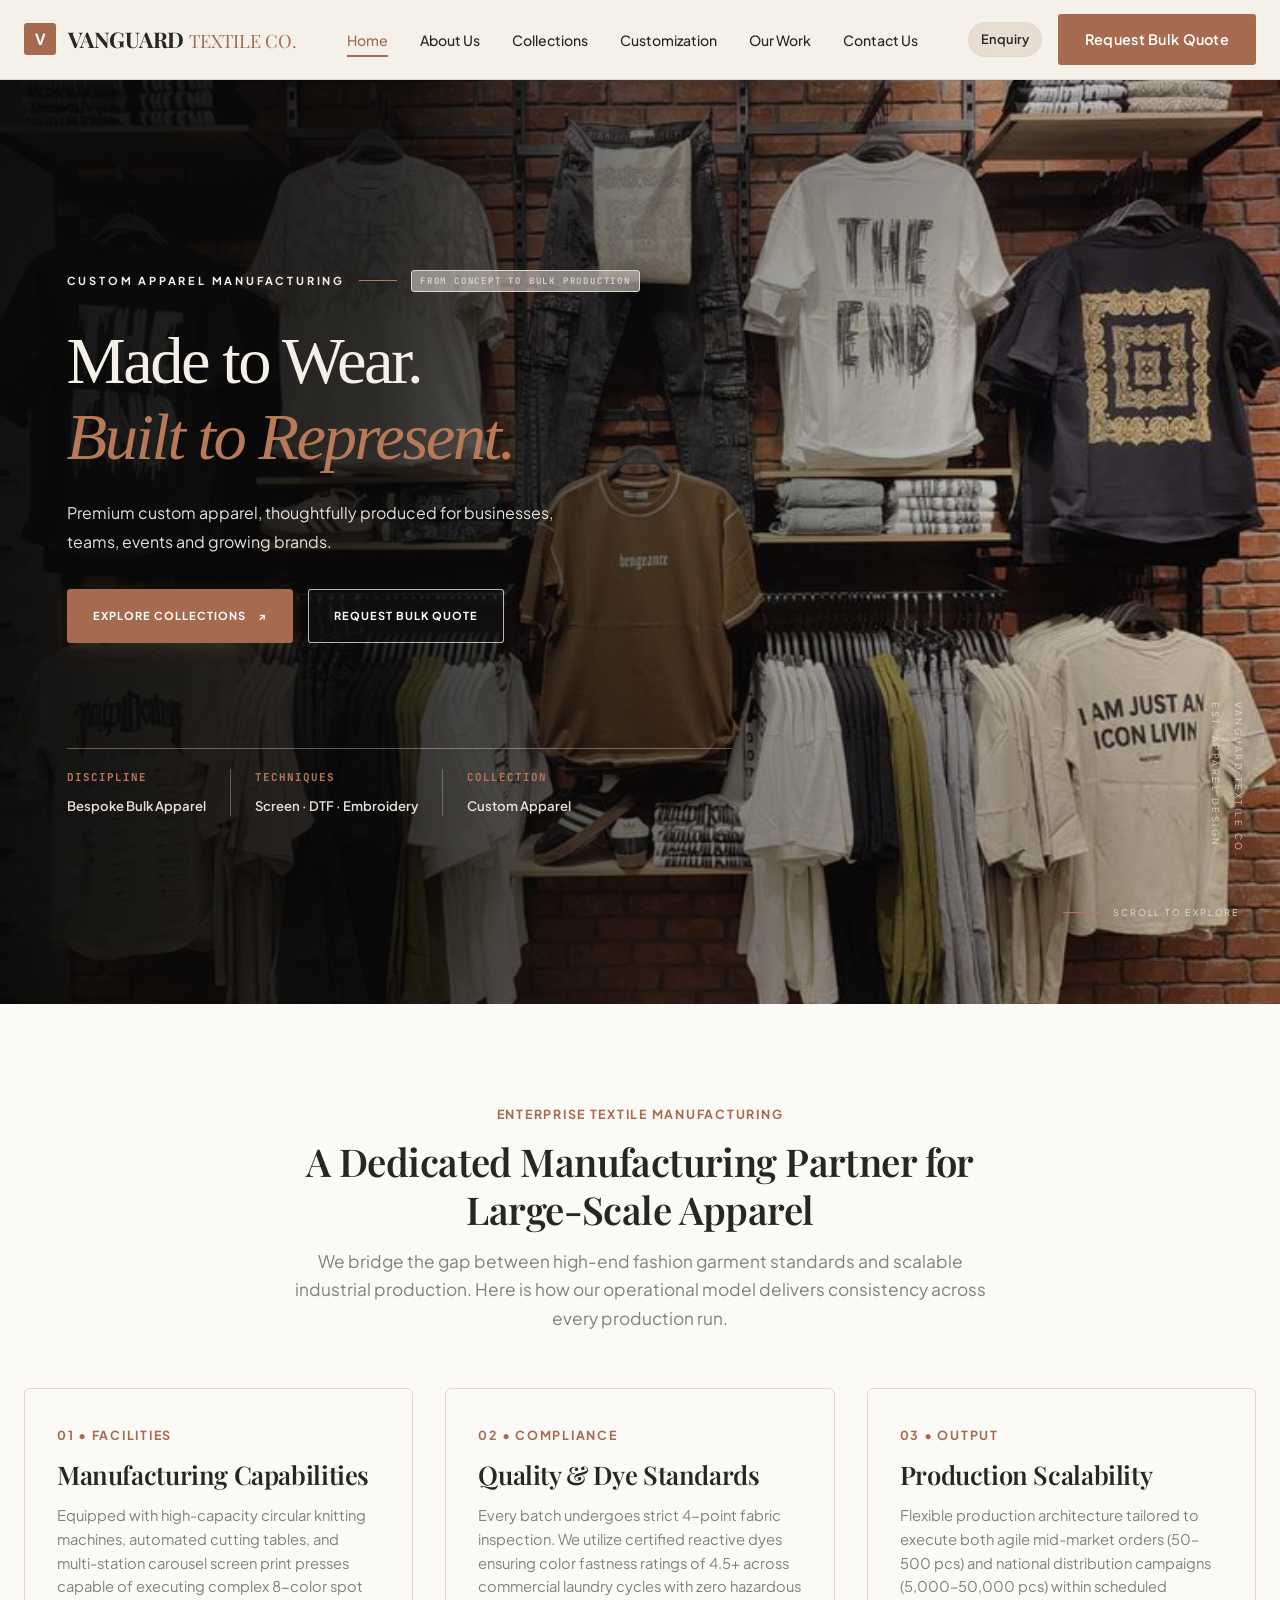
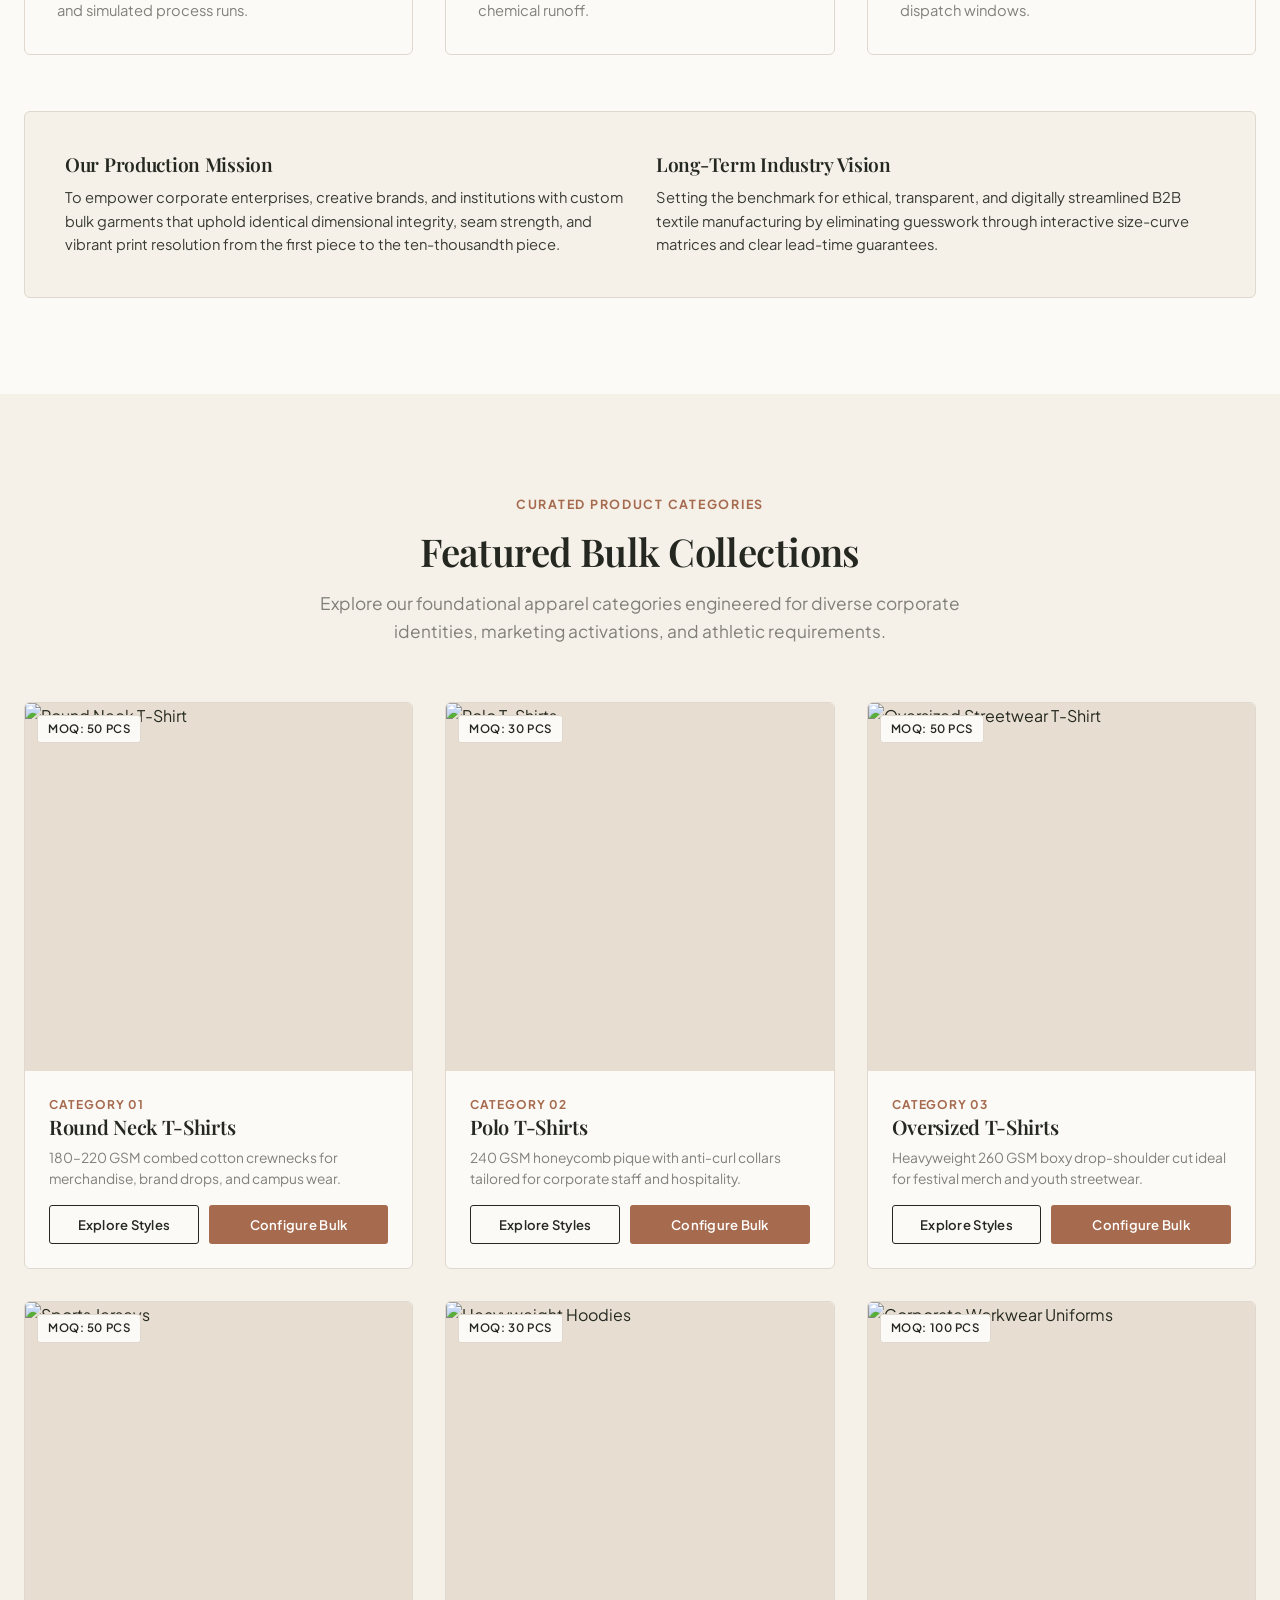
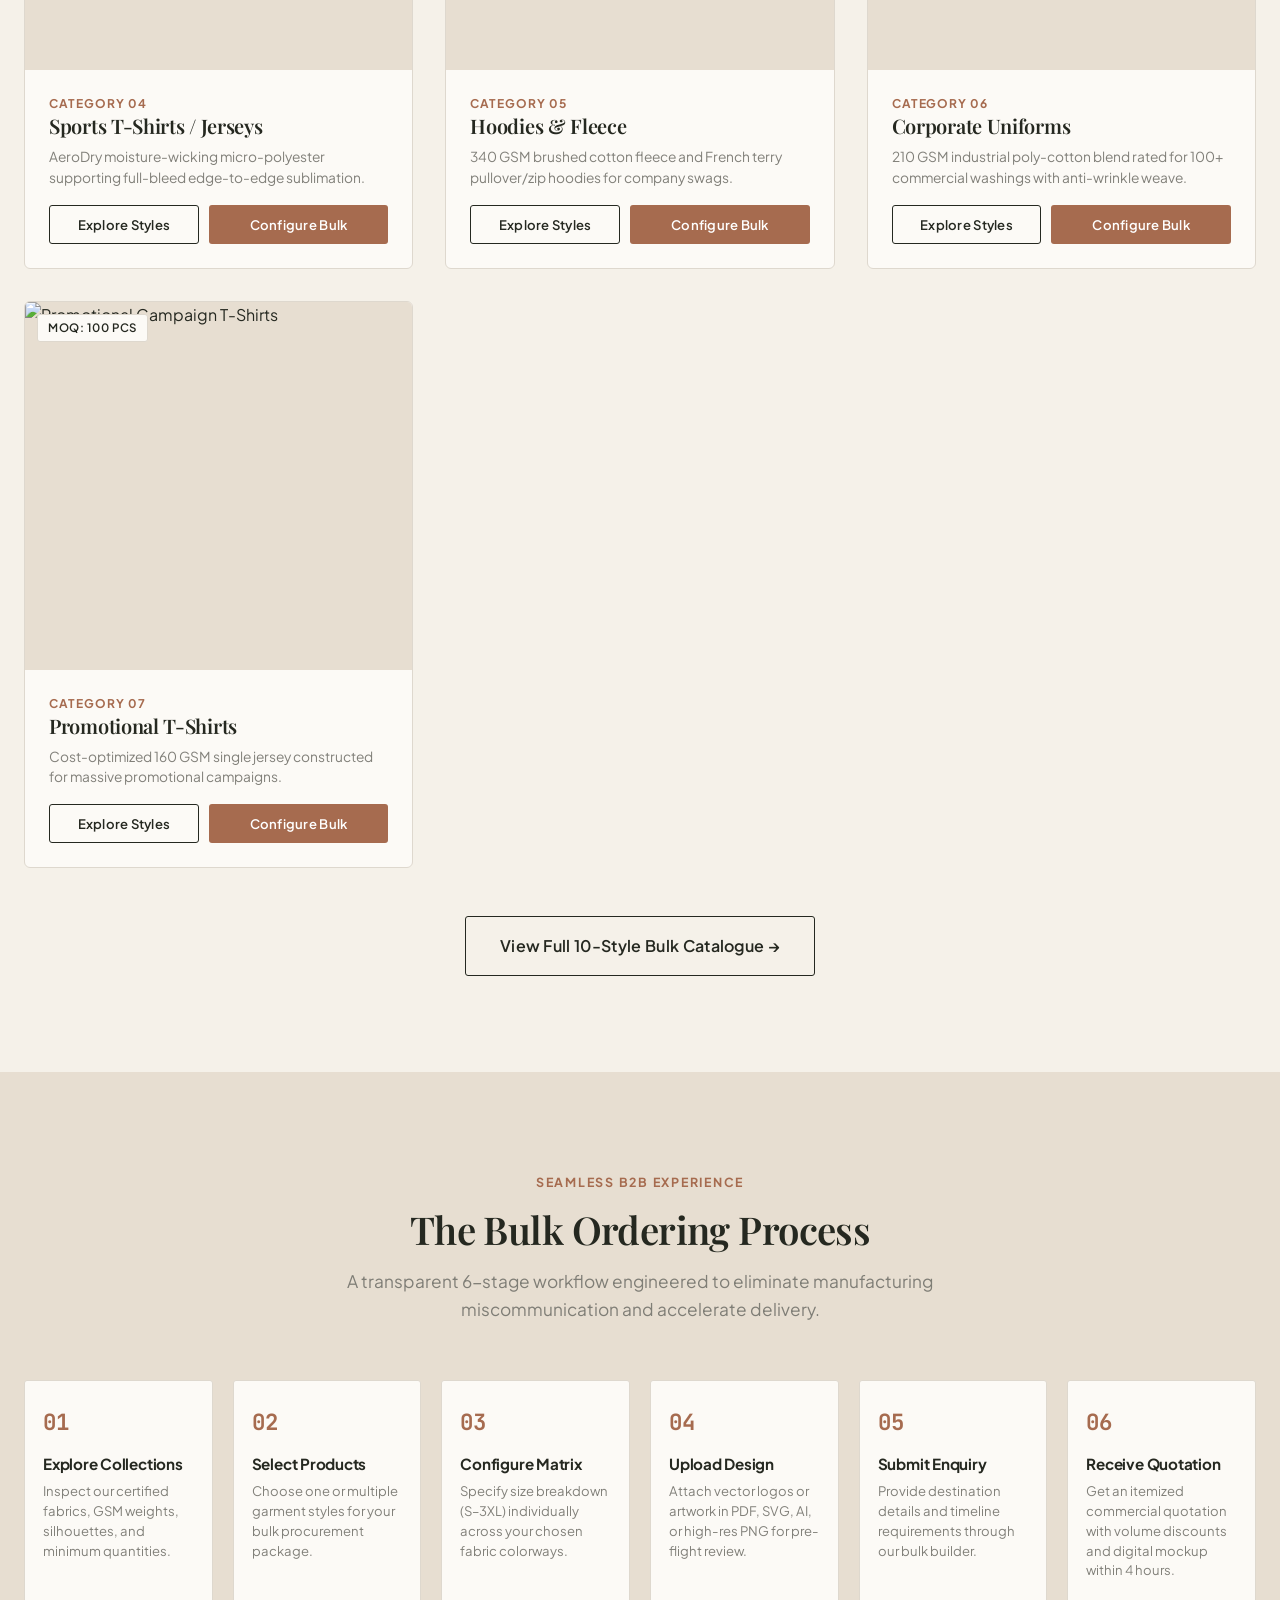
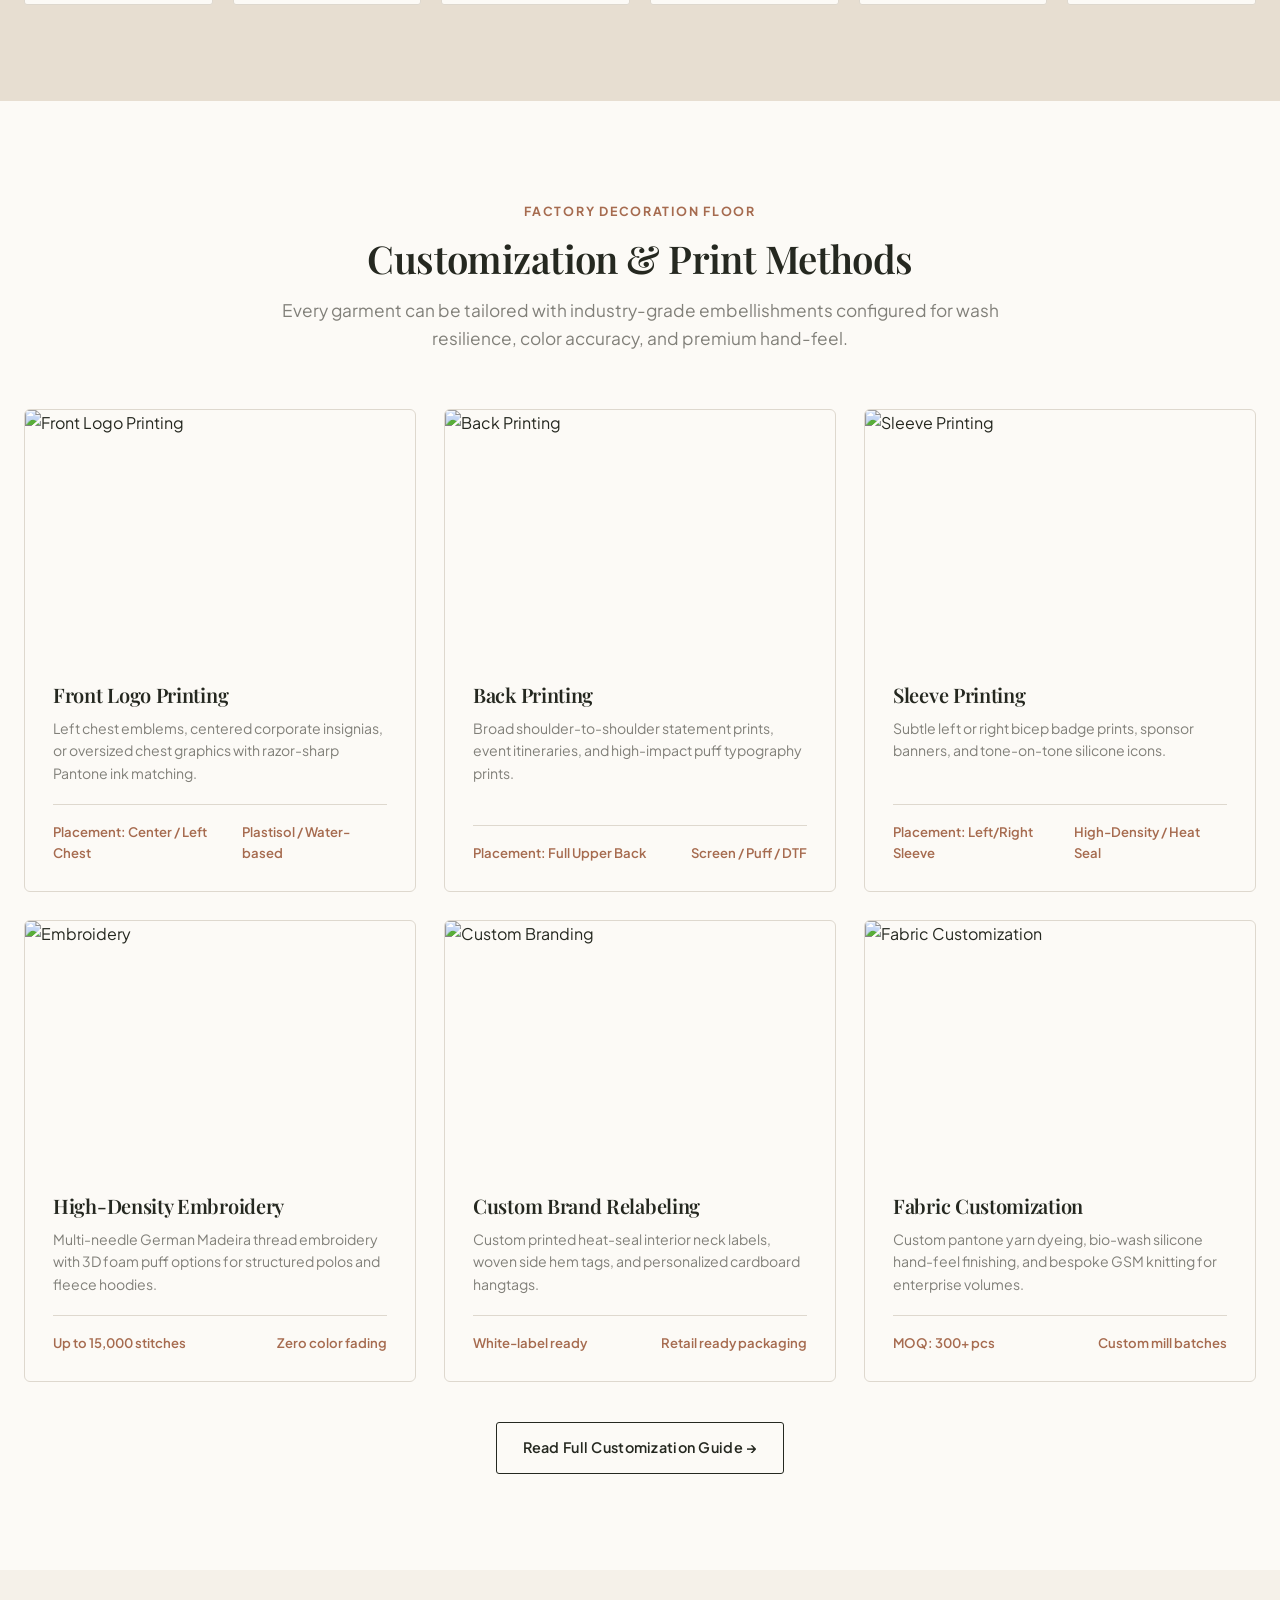
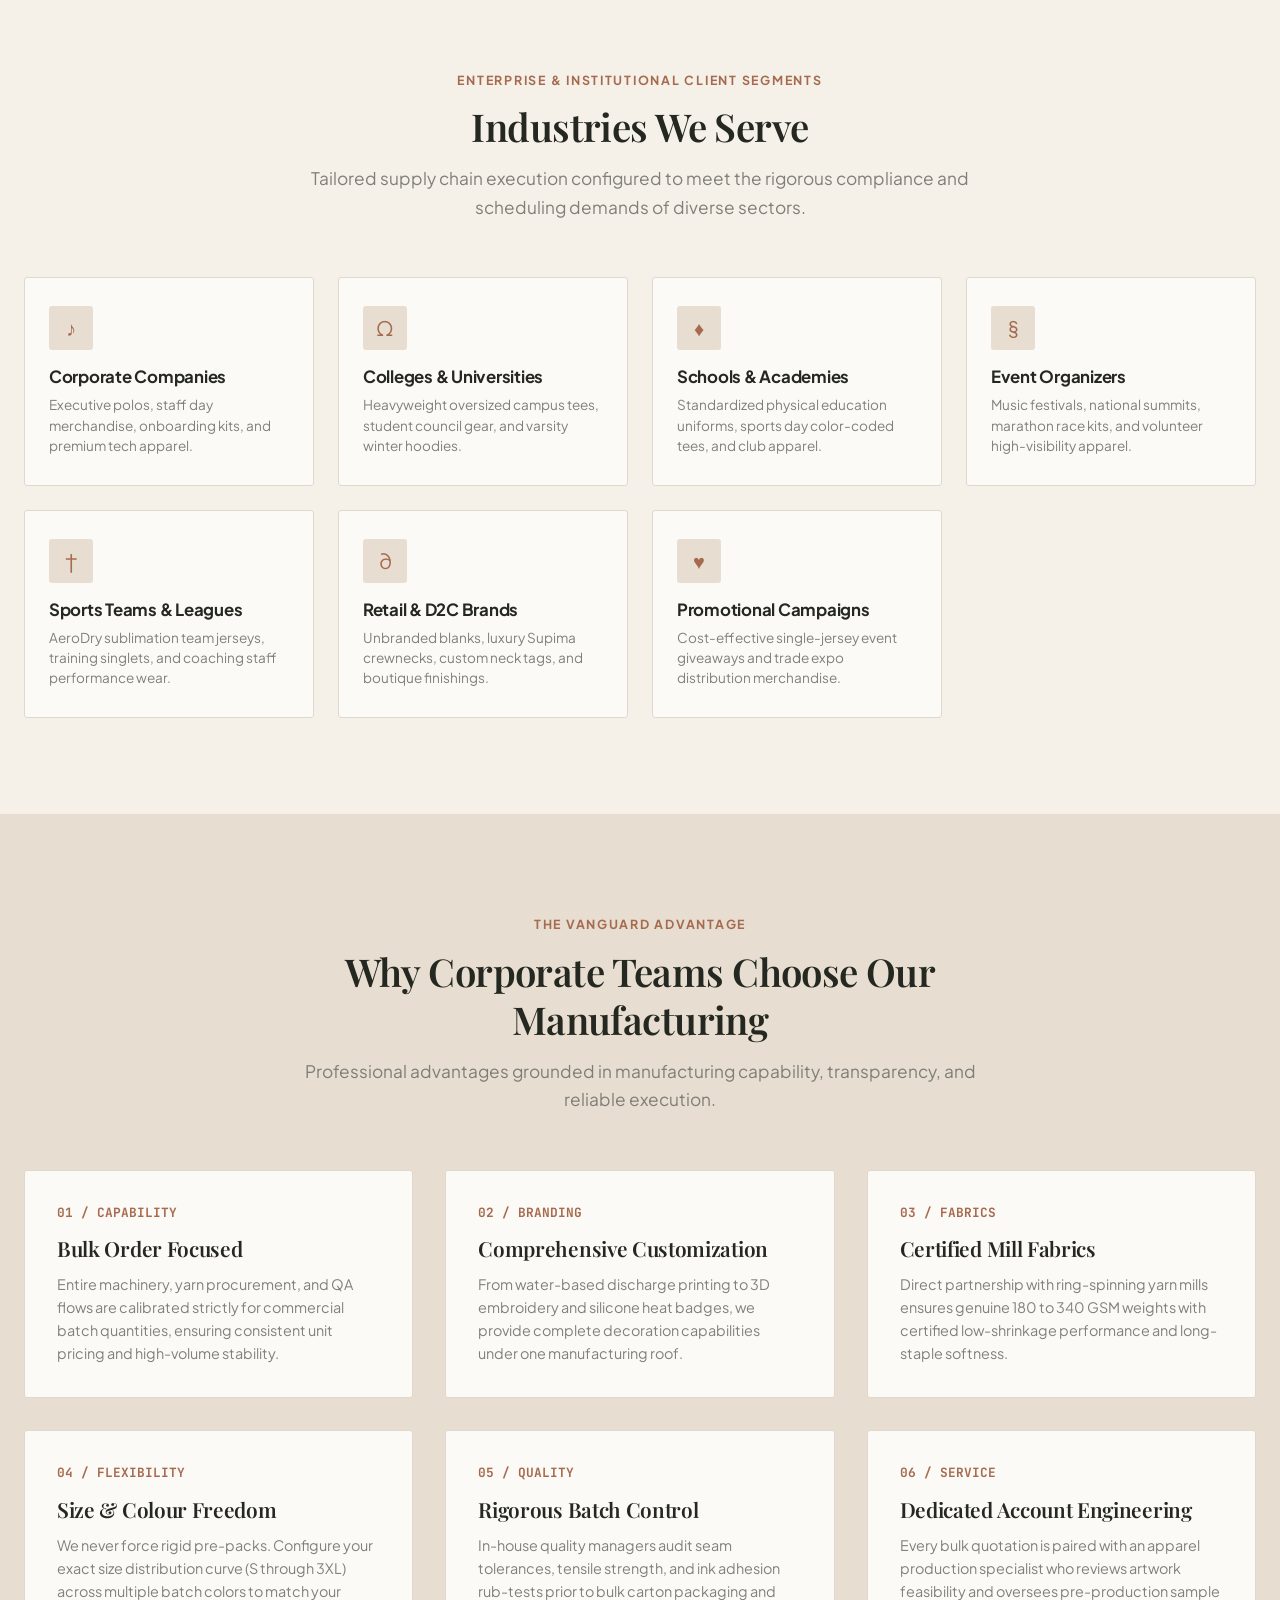
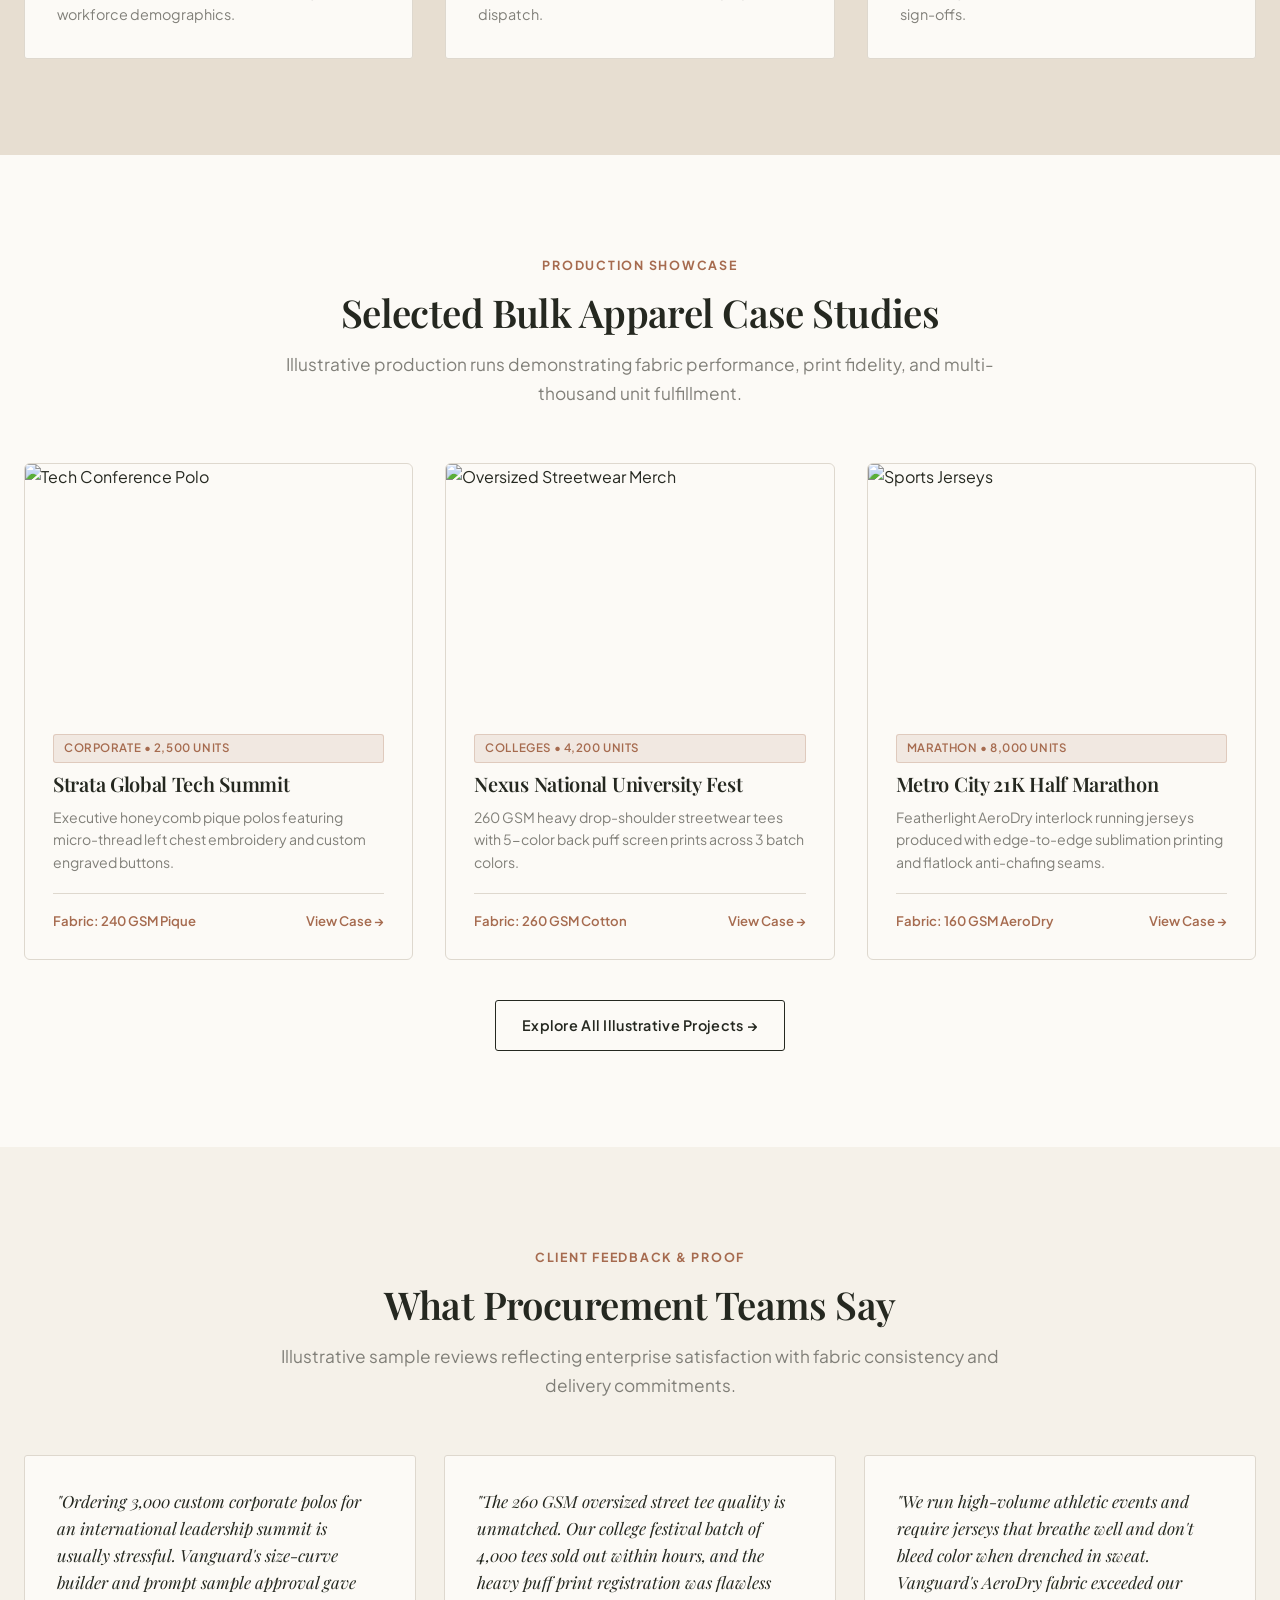
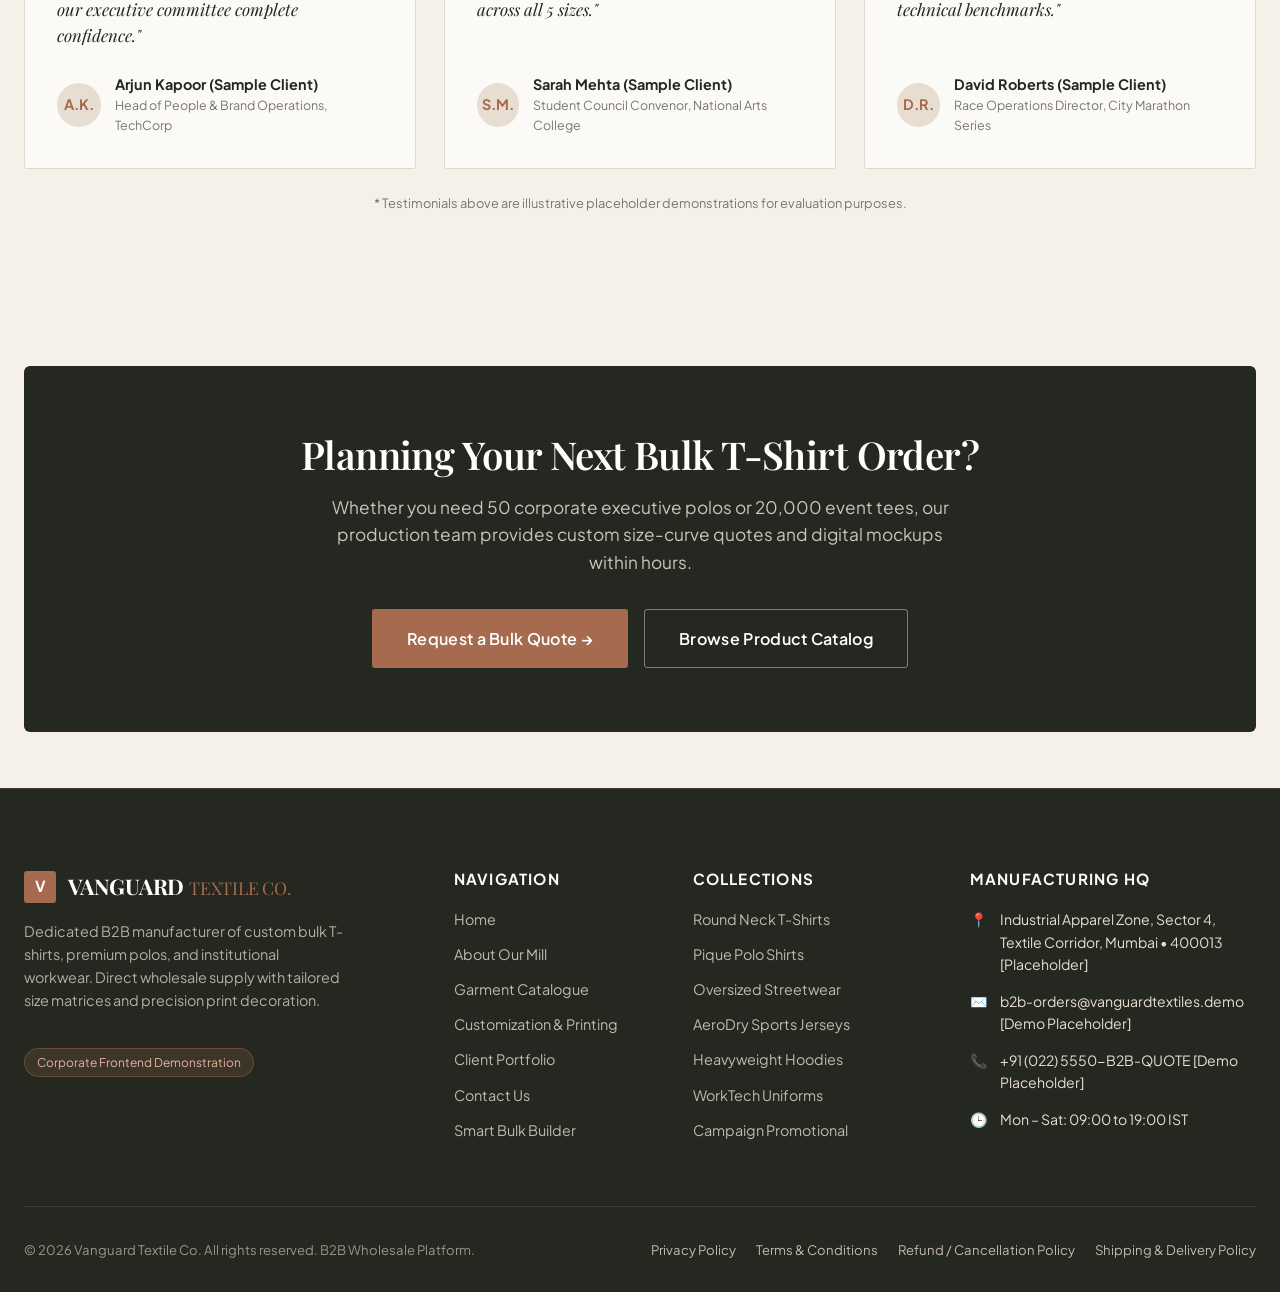
==== commit 8293f88a: "background-changes" ====
--- a/index.html
+++ b/index.html
@@ -71,47 +71,78 @@
   <!-- Main Content -->
   <main>
 
-    <!-- Hero Section -->
-    <section class="hero-editorial">
-      <div class="container hero-grid">
-        <div class="hero-content">
-          <span class="eyebrow">Wholesale Apparel Manufacturing</span>
-          <h1 class="hero-title">
-            Premium Custom T-Shirts.<br>
-            <span style="color: var(--accent-terracotta); font-style: italic;">Designed for Bulk Orders.</span>
+    <!-- Hero Section: Redesigned Editorial Campaign -->
+    <section class="hero-editorial" aria-label="Vanguard Custom Apparel">
+      <div class="hero-overlay"></div>
+
+      <div class="container hero-container">
+
+        <div class="hero-editorial-col">
+
+          <div class="hero-meta-bar">
+            <span class="hero-eyebrow">CUSTOM APPAREL MANUFACTURING</span>
+            <span class="hero-meta-divider"></span>
+            <span class="hero-editorial-badge">
+              FROM CONCEPT TO BULK PRODUCTION
+            </span>
+          </div>
+
+          <h1 class="hero-headline">
+            Made to Wear.
+            <span class="hero-headline-accent">
+              Built to Represent.
+            </span>
           </h1>
-          <p class="hero-lead">
-            From corporate uniforms to college events and promotional apparel, we deliver customized bulk T-shirt solutions tailored to your requirements.
-          </p>
-          <div class="hero-actions">
-            <a href="collections.html" class="btn btn-primary btn-lg">Explore Collections &rarr;</a>
-            <a href="bulk-quote.html" class="btn btn-secondary btn-lg">Request Bulk Quote</a>
-          </div>
-
-          <div class="hero-stats-row">
-            <div class="hero-stat-item">
-              <span class="hero-stat-val">30+ pcs</span>
-              <span class="hero-stat-label">Accessible Bulk MOQs</span>
-            </div>
-            <div class="hero-stat-item">
-              <span class="hero-stat-val">100%</span>
-              <span class="hero-stat-label">Combed Ring-Spun Cotton</span>
-            </div>
-            <div class="hero-stat-item">
-              <span class="hero-stat-val">6+ Techs</span>
-              <span class="hero-stat-label">Screen, DTF, Embroidery</span>
-            </div>
-          </div>
-        </div>
-
-        <div class="hero-visual-composition">
-          <img src="https://images.unsplash.com/photo-1521572267360-ee0c2909d518?auto=format&fit=crop&w=1000&q=80" alt="Bulk folded premium custom apparel" class="hero-image-main">
-          <div class="hero-floating-card">
-            <div class="floating-badge">Batch Quality Assured</div>
-            <div class="floating-title">Apex 220 GSM Combed Crewneck</div>
-            <div style="font-size: 0.8rem; color: var(--text-muted-grey); margin-top: 4px;">Double-needle lockstitch & reactive dyeing</div>
-          </div>
-        </div>
+
+          <p class="hero-lead-text">
+            Premium custom apparel, thoughtfully produced for
+            businesses, teams, events and growing brands.
+          </p>
+
+          <div class="hero-action-group">
+
+            <a href="collections.html" class="btn hero-btn-primary">
+              EXPLORE COLLECTIONS
+              <span>↗</span>
+            </a>
+
+            <a href="bulk-quote.html" class="btn hero-btn-secondary">
+              REQUEST BULK QUOTE
+            </a>
+
+          </div>
+
+          <div class="hero-editorial-meta-footer">
+
+            <div class="hero-meta-item">
+              <span class="meta-label">DISCIPLINE</span>
+              <span class="meta-val">Bespoke Bulk Apparel</span>
+            </div>
+
+            <div class="hero-meta-item">
+              <span class="meta-label">TECHNIQUES</span>
+              <span class="meta-val">Screen · DTF · Embroidery</span>
+            </div>
+
+            <div class="hero-meta-item">
+              <span class="meta-label">COLLECTION</span>
+              <span class="meta-val">Custom Apparel</span>
+            </div>
+
+          </div>
+
+        </div>
+
+        <div class="hero-side-label" aria-hidden="true">
+          <span>VANGUARD TEXTILE CO.</span>
+          <span>EST. APPAREL DESIGN</span>
+        </div>
+
+        <div class="hero-scroll-indicator">
+          <span></span>
+          SCROLL TO EXPLORE
+        </div>
+
       </div>
     </section>
 
--- a/css/styles.css
+++ b/css/styles.css
@@ -1050,3 +1050,1235 @@
 .notice-box strong {
   color: var(--accent-terracotta);
 }
+/* ============================================
+   VANGUARD - FULL BACKGROUND EDITORIAL HERO
+============================================ */
+
+.hero-editorial {
+  position: relative;
+  isolation: isolate;
+  width: 100%;
+  min-height: 780px;
+  height: calc(100vh - 80px);
+  max-height: 950px;
+
+  display: flex;
+  align-items: center;
+
+  overflow: hidden;
+
+  background-color: #171717;
+  background-image: url("../assets/images/3rd-bg.jpg");
+  background-size: cover;
+  background-position: center center;
+  background-repeat: no-repeat;
+
+  color: #f5f1e9;
+}
+
+/* Dark overlay for text readability */
+
+.hero-overlay {
+  position: absolute;
+  inset: 0;
+  z-index: -1;
+
+  background:
+    linear-gradient(
+      90deg,
+      rgba(12, 12, 12, 0.88) 0%,
+      rgba(12, 12, 12, 0.72) 30%,
+      rgba(12, 12, 12, 0.28) 55%,
+      rgba(12, 12, 12, 0.02) 100%
+    );
+}
+
+/* Main container */
+
+.hero-container {
+  position: relative;
+  z-index: 2;
+
+  width: 100%;
+  max-width: 1440px;
+
+  margin: 0 auto;
+  padding: 90px 40px 85px;
+}
+
+/* Left content */
+
+.hero-editorial-col {
+  position: relative;
+  width: 58%;
+  max-width: 760px;
+
+  display: flex;
+  flex-direction: column;
+  align-items: flex-start;
+}
+
+/* Eyebrow */
+
+.hero-meta-bar {
+  display: flex;
+  align-items: center;
+  flex-wrap: wrap;
+  gap: 16px;
+
+  margin-bottom: 32px;
+}
+
+.hero-eyebrow {
+  font-size: 11px;
+  font-weight: 700;
+  letter-spacing: 3px;
+  color: #f5f1e9;
+}
+
+.hero-meta-divider {
+  width: 42px;
+  height: 1px;
+  background: #b87959;
+}
+
+.hero-editorial-badge {
+  font-size: 9px;
+  font-weight: 600;
+  letter-spacing: 2px;
+  color: rgba(245, 241, 233, 0.7);
+}
+
+/* Main heading */
+
+.hero-headline {
+  display: flex;
+  flex-direction: column;
+
+  margin: 0;
+
+  font-family: Georgia, "Times New Roman", serif;
+  font-size: clamp(52px, 5.7vw, 88px);
+  font-weight: 500;
+  line-height: 0.98;
+  letter-spacing: -3px;
+
+  color: #f5f1e9;
+}
+
+.hero-headline-accent {
+  display: block;
+  margin-top: 10px;
+
+  font-style: italic;
+  color: #b87959;
+}
+
+/* Supporting text */
+
+.hero-lead-text {
+  max-width: 540px;
+
+  margin: 30px 0 0;
+
+  font-size: 16px;
+  line-height: 1.8;
+  font-weight: 400;
+
+  color: rgba(245, 241, 233, 0.85);
+}
+
+/* Buttons */
+
+.hero-action-group {
+  display: flex;
+  align-items: center;
+  flex-wrap: wrap;
+  gap: 16px;
+
+  margin-top: 36px;
+}
+
+.hero-btn-primary,
+.hero-btn-secondary {
+  min-height: 54px;
+  padding: 0 27px;
+
+  display: inline-flex;
+  align-items: center;
+  justify-content: center;
+  gap: 12px;
+
+  font-size: 11px;
+  font-weight: 700;
+  letter-spacing: 1px;
+
+  text-decoration: none;
+  transition: all 0.3s ease;
+}
+
+.hero-btn-primary {
+  background: #a66b4f;
+  border: 1px solid #a66b4f;
+  color: #fff;
+}
+
+.hero-btn-primary:hover {
+  background: #8f573e;
+  border-color: #8f573e;
+  transform: translateY(-3px);
+}
+
+.hero-btn-secondary {
+  background: rgba(20, 20, 20, 0.25);
+  border: 1px solid rgba(245, 241, 233, 0.75);
+  color: #f5f1e9;
+}
+
+.hero-btn-secondary:hover {
+  background: #f5f1e9;
+  color: #252820;
+}
+
+/* Bottom information */
+
+.hero-editorial-meta-footer {
+  display: flex;
+  align-items: stretch;
+  gap: 30px;
+
+  margin-top: 75px;
+  padding-top: 20px;
+
+  border-top: 1px solid rgba(245, 241, 233, 0.25);
+}
+
+.hero-meta-item {
+  display: flex;
+  flex-direction: column;
+  gap: 9px;
+}
+
+.hero-meta-item:not(:last-child) {
+  padding-right: 30px;
+  border-right: 1px solid rgba(245, 241, 233, 0.25);
+}
+
+.meta-label {
+  font-size: 9px;
+  font-weight: 700;
+  letter-spacing: 2px;
+  color: #b87959;
+}
+
+.meta-val {
+  font-size: 12px;
+  color: rgba(245, 241, 233, 0.85);
+}
+
+/* Right-side vertical label */
+
+.hero-side-label {
+  position: absolute;
+  right: 42px;
+  bottom: 115px;
+
+  display: flex;
+  flex-direction: column;
+  gap: 8px;
+
+  writing-mode: vertical-rl;
+
+  font-size: 9px;
+  letter-spacing: 3px;
+  color: rgba(245, 241, 233, 0.75);
+}
+
+/* Scroll indicator */
+
+.hero-scroll-indicator {
+  position: absolute;
+  right: 40px;
+  bottom: 35px;
+
+  display: flex;
+  align-items: center;
+  gap: 12px;
+
+  font-size: 9px;
+  letter-spacing: 2px;
+  color: rgba(245, 241, 233, 0.7);
+}
+
+.hero-scroll-indicator span {
+  display: block;
+  width: 38px;
+  height: 1px;
+  background: #b87959;
+}
+
+/* ============================================
+   TABLET
+============================================ */
+
+@media (max-width: 1024px) {
+
+  .hero-editorial {
+    min-height: 720px;
+    height: auto;
+    background-position: 58% center;
+  }
+
+  .hero-container {
+    padding: 100px 32px 75px;
+  }
+
+  .hero-editorial-col {
+    width: 68%;
+  }
+
+  .hero-headline {
+    font-size: clamp(52px, 7vw, 72px);
+  }
+
+  .hero-editorial-meta-footer {
+    gap: 18px;
+    margin-top: 55px;
+  }
+
+  .hero-meta-item:not(:last-child) {
+    padding-right: 18px;
+  }
+
+}
+
+/* ============================================
+   MOBILE
+============================================ */
+
+@media (max-width: 640px) {
+
+  .hero-editorial {
+    min-height: 760px;
+    height: auto;
+
+    align-items: flex-start;
+
+    background-position: 64% center;
+  }
+
+  .hero-overlay {
+    background: linear-gradient(
+      180deg,
+      rgba(10, 10, 10, 0.88) 0%,
+      rgba(10, 10, 10, 0.75) 48%,
+      rgba(10, 10, 10, 0.25) 100%
+    );
+  }
+
+  .hero-container {
+    padding: 95px 22px 55px;
+  }
+
+  .hero-editorial-col {
+    width: 100%;
+  }
+
+  .hero-meta-bar {
+    gap: 10px;
+    margin-bottom: 25px;
+  }
+
+  .hero-eyebrow {
+    font-size: 9px;
+    letter-spacing: 2px;
+  }
+
+  .hero-editorial-badge {
+    font-size: 8px;
+  }
+
+  .hero-headline {
+    font-size: clamp(43px, 10vw, 62px);
+    letter-spacing: -2px;
+    line-height: 1.02;
+  }
+
+  .hero-headline-accent {
+    margin-top: 8px;
+  }
+
+  .hero-lead-text {
+    max-width: 100%;
+    margin-top: 22px;
+    font-size: 14px;
+    line-height: 1.7;
+  }
+
+  .hero-action-group {
+    width: 100%;
+    flex-direction: column;
+    align-items: stretch;
+    gap: 12px;
+    margin-top: 28px;
+  }
+
+  .hero-btn-primary,
+  .hero-btn-secondary {
+    width: 100%;
+    min-height: 52px;
+  }
+
+  .hero-editorial-meta-footer {
+    display: grid;
+    grid-template-columns: 1fr 1fr;
+    gap: 20px;
+
+    margin-top: 45px;
+  }
+
+  .hero-meta-item:not(:last-child) {
+    padding-right: 0;
+    border-right: none;
+  }
+
+  .meta-val {
+    font-size: 11px;
+  }
+
+  .hero-side-label {
+    display: none;
+  }
+
+  .hero-scroll-indicator {
+    right: 22px;
+    bottom: 18px;
+    font-size: 8px;
+  }
+
+}
+
+/* ==========================================
+   VANGUARD HERO — FINAL VISIBILITY & LAYOUT FIX
+========================================== */
+
+.hero-editorial {
+  position: relative !important;
+  isolation: isolate;
+  width: 100%;
+  min-height: 760px;
+  min-height: max(760px, calc(100svh - 80px));
+  height: auto;
+  display: flex;
+  align-items: center;
+  overflow: hidden;
+
+  background-color: #151515 !important;
+  background-image: url("../assets/images/3rd-bg.jpg") !important;
+  background-repeat: no-repeat !important;
+  background-size: cover !important;
+  background-position: center center !important;
+
+  color: #f5f1e9 !important;
+}
+
+/* Overlay */
+.hero-editorial .hero-overlay {
+  position: absolute;
+  inset: 0;
+  z-index: 0;
+  pointer-events: none;
+
+  background: linear-gradient(
+    90deg,
+    rgba(8, 8, 8, 0.94) 0%,
+    rgba(8, 8, 8, 0.82) 30%,
+    rgba(8, 8, 8, 0.48) 53%,
+    rgba(8, 8, 8, 0.04) 100%
+  ) !important;
+}
+
+/* Main container */
+.hero-editorial .hero-container {
+  position: relative;
+  z-index: 2;
+
+  width: 100%;
+  max-width: 1440px;
+  min-height: inherit;
+
+  margin: 0 auto !important;
+  padding: 100px 5.2% 90px !important;
+
+  display: flex;
+  align-items: center;
+}
+
+/* Left content */
+.hero-editorial .hero-editorial-col {
+  position: relative;
+  z-index: 3;
+
+  width: 58%;
+  max-width: 730px;
+
+  display: flex;
+  flex-direction: column;
+  align-items: flex-start;
+}
+
+/* Eyebrow */
+.hero-editorial .hero-meta-bar {
+  display: flex;
+  align-items: center;
+  flex-wrap: wrap;
+  gap: 14px;
+
+  margin: 0 0 34px !important;
+}
+
+.hero-editorial .hero-eyebrow {
+  color: #f5f1e9 !important;
+  font-size: 11px;
+  font-weight: 700;
+  letter-spacing: 2.8px;
+}
+
+.hero-editorial .hero-meta-divider {
+  display: block;
+  width: 38px;
+  height: 1px;
+  background: #b87959;
+}
+
+.hero-editorial .hero-editorial-badge {
+  color: rgba(245, 241, 233, 0.72) !important;
+  font-size: 9px;
+  letter-spacing: 1.8px;
+}
+
+/* Headline */
+.hero-editorial .hero-headline {
+  display: flex;
+  flex-direction: column;
+  align-items: flex-start;
+
+  width: 100%;
+  margin: 0 !important;
+
+  color: #f5f1e9 !important;
+  font-family: Georgia, "Times New Roman", serif !important;
+  font-size: clamp(54px, 5.2vw, 78px) !important;
+  font-weight: 500 !important;
+  line-height: 1.04 !important;
+  letter-spacing: -2.5px !important;
+}
+
+.hero-editorial .hero-headline-accent {
+  display: block;
+  margin-top: 7px;
+
+  color: #b87959 !important;
+  font-style: italic;
+}
+
+/* Description */
+.hero-editorial .hero-lead-text {
+  max-width: 510px;
+  margin: 28px 0 0 !important;
+
+  color: #e5e1da !important;
+  font-size: 16px !important;
+  line-height: 1.8 !important;
+  font-weight: 400;
+}
+
+/* CTA buttons */
+.hero-editorial .hero-action-group {
+  display: flex !important;
+  flex-direction: row !important;
+  align-items: center;
+  flex-wrap: wrap;
+  gap: 15px;
+
+  width: 100%;
+  margin-top: 32px !important;
+}
+
+.hero-editorial .hero-btn-primary,
+.hero-editorial .hero-btn-secondary {
+  min-height: 54px;
+  padding: 0 25px;
+
+  display: inline-flex !important;
+  flex-direction: row;
+  align-items: center;
+  justify-content: center;
+  gap: 12px;
+
+  font-size: 11px !important;
+  font-weight: 700;
+  letter-spacing: 1px;
+
+  text-decoration: none !important;
+  transition: all 0.3s ease;
+}
+
+.hero-editorial .hero-btn-primary {
+  background: #a66b4f !important;
+  border: 1px solid #a66b4f !important;
+  color: #ffffff !important;
+}
+
+.hero-editorial .hero-btn-primary:hover {
+  background: #8f573e !important;
+  transform: translateY(-3px);
+}
+
+.hero-editorial .hero-btn-secondary {
+  background: rgba(20, 20, 20, 0.4) !important;
+  border: 1px solid rgba(245, 241, 233, 0.75) !important;
+  color: #ffffff !important;
+}
+
+.hero-editorial .hero-btn-secondary:hover {
+  background: #f5f1e9 !important;
+  color: #252820 !important;
+}
+
+/* Bottom information */
+.hero-editorial .hero-editorial-meta-footer {
+  display: flex;
+  align-items: stretch;
+  flex-wrap: wrap;
+  gap: 24px;
+
+  width: 100%;
+  margin-top: 65px !important;
+  padding-top: 20px;
+
+  border-top: 1px solid rgba(245, 241, 233, 0.35);
+}
+
+.hero-editorial .hero-meta-item {
+  display: flex;
+  flex-direction: column;
+  gap: 9px;
+}
+
+.hero-editorial .hero-meta-item:not(:last-child) {
+  padding-right: 24px;
+  border-right: 1px solid rgba(245, 241, 233, 0.3);
+}
+
+.hero-editorial .meta-label {
+  color: #b87959 !important;
+  font-size: 9px;
+  font-weight: 700;
+  letter-spacing: 1.8px;
+}
+
+.hero-editorial .meta-val {
+  color: #e5e1da !important;
+  font-size: 12px;
+}
+
+/* Vertical branding */
+.hero-editorial .hero-side-label {
+  position: absolute;
+  right: 35px;
+  bottom: 90px;
+  z-index: 3;
+
+  display: flex;
+  flex-direction: column;
+  gap: 9px;
+
+  writing-mode: vertical-rl;
+  color: rgba(245, 241, 233, 0.75) !important;
+  font-size: 9px;
+  letter-spacing: 2.5px;
+}
+
+/* Scroll indicator */
+.hero-editorial .hero-scroll-indicator {
+  position: absolute;
+  right: 40px;
+  bottom: 28px;
+  z-index: 3;
+
+  display: flex;
+  align-items: center;
+  gap: 12px;
+
+  color: #e5e1da !important;
+  font-size: 9px;
+  letter-spacing: 1.8px;
+}
+
+.hero-editorial .hero-scroll-indicator span {
+  width: 38px;
+  height: 1px;
+  background: #b87959;
+}
+
+/* Tablet */
+@media (max-width: 1024px) {
+  .hero-editorial {
+    min-height: 740px;
+    background-position: 58% center !important;
+  }
+
+  .hero-editorial .hero-container {
+    padding: 100px 35px 85px !important;
+  }
+
+  .hero-editorial .hero-editorial-col {
+    width: 70%;
+  }
+
+  .hero-editorial .hero-headline {
+    font-size: clamp(48px, 7vw, 68px) !important;
+  }
+
+  .hero-editorial .hero-editorial-meta-footer {
+    gap: 16px;
+    margin-top: 48px !important;
+  }
+
+  .hero-editorial .hero-meta-item:not(:last-child) {
+    padding-right: 16px;
+  }
+}
+
+/* Mobile */
+@media (max-width: 640px) {
+  .hero-editorial {
+    min-height: 850px;
+    background-position: 62% center !important;
+  }
+
+  .hero-editorial .hero-overlay {
+    background: linear-gradient(
+      180deg,
+      rgba(8, 8, 8, 0.94) 0%,
+      rgba(8, 8, 8, 0.83) 55%,
+      rgba(8, 8, 8, 0.35) 100%
+    ) !important;
+  }
+
+  .hero-editorial .hero-container {
+    padding: 90px 22px 65px !important;
+  }
+
+  .hero-editorial .hero-editorial-col {
+    width: 100%;
+  }
+
+  .hero-editorial .hero-meta-bar {
+    gap: 9px;
+    margin-bottom: 26px !important;
+  }
+
+  .hero-editorial .hero-eyebrow {
+    font-size: 9px;
+    letter-spacing: 1.8px;
+  }
+
+  .hero-editorial .hero-editorial-badge {
+    font-size: 8px;
+  }
+
+  .hero-editorial .hero-headline {
+    font-size: clamp(43px, 10vw, 60px) !important;
+    letter-spacing: -1.8px !important;
+  }
+
+  .hero-editorial .hero-lead-text {
+    font-size: 14px !important;
+    margin-top: 22px !important;
+  }
+
+  .hero-editorial .hero-action-group {
+    flex-direction: column !important;
+    align-items: stretch;
+    gap: 12px;
+    margin-top: 26px !important;
+  }
+
+  .hero-editorial .hero-btn-primary,
+  .hero-editorial .hero-btn-secondary {
+    width: 100%;
+    min-height: 52px;
+  }
+
+  .hero-editorial .hero-editorial-meta-footer {
+    display: grid;
+    grid-template-columns: 1fr 1fr;
+    gap: 20px;
+    margin-top: 42px !important;
+  }
+
+  .hero-editorial .hero-meta-item:not(:last-child) {
+    padding-right: 0;
+    border-right: none;
+  }
+
+  .hero-editorial .hero-side-label {
+    display: none;
+  }
+
+  .hero-editorial .hero-scroll-indicator {
+    right: 22px;
+    bottom: 18px;
+  }
+}
+
+/* ==========================================================================
+   ENTERPRISE ORDER ARCHITECTURE: PRODUCT VISUAL DISPLAY LAYOUT
+   ========================================================================== */
+
+/* Product Selector Pill with Thumbnail */
+.product-picker-pill {
+  display: inline-flex;
+  align-items: center;
+  gap: 10px;
+  padding: 8px 16px;
+  background-color: var(--bg-warm-ivory);
+  border: 1px solid var(--border-color);
+  border-radius: var(--radius-sm);
+  cursor: pointer;
+  font-size: 0.88rem;
+  font-weight: 500;
+  transition: all var(--transition-fast);
+}
+
+.product-picker-pill:hover {
+  border-color: var(--accent-terracotta);
+}
+
+.product-picker-pill.active {
+  background-color: var(--accent-terracotta);
+  color: #FFFFFF;
+  border-color: var(--accent-terracotta);
+  box-shadow: 0 4px 14px rgba(166, 107, 79, 0.25);
+}
+
+.pill-thumb-mini {
+  width: 28px;
+  height: 28px;
+  border-radius: 3px;
+  object-fit: cover;
+  background-color: #FFFFFF;
+  border: 1px solid rgba(0, 0, 0, 0.1);
+  flex-shrink: 0;
+}
+
+.product-picker-pill.active .pill-thumb-mini {
+  border-color: rgba(255, 255, 255, 0.5);
+}
+
+/* Selected Products Visual Gallery Strip */
+.selected-products-strip {
+  display: grid;
+  grid-template-columns: repeat(auto-fill, minmax(220px, 1fr));
+  gap: 14px;
+  margin-top: 14px;
+  margin-bottom: 24px;
+}
+
+.selected-strip-item {
+  display: flex;
+  align-items: center;
+  gap: 12px;
+  padding: 10px 14px;
+  background-color: var(--bg-warm-ivory);
+  border: 1px solid var(--border-color);
+  border-radius: var(--radius-sm);
+  cursor: pointer;
+  transition: all var(--transition-fast);
+  position: relative;
+}
+
+.selected-strip-item:hover {
+  border-color: var(--text-charcoal);
+  transform: translateY(-2px);
+}
+
+.selected-strip-item.is-active {
+  border-color: var(--accent-terracotta);
+  background-color: var(--accent-terracotta-subtle);
+  box-shadow: 0 0 0 1px var(--accent-terracotta);
+}
+
+.selected-strip-thumb {
+  width: 48px;
+  height: 48px;
+  border-radius: 4px;
+  object-fit: cover;
+  background-color: #FFFFFF;
+  border: 1px solid var(--border-color);
+  flex-shrink: 0;
+}
+
+.selected-strip-info {
+  display: flex;
+  flex-direction: column;
+  overflow: hidden;
+  flex: 1;
+}
+
+.selected-strip-title {
+  font-size: 0.84rem;
+  font-weight: 700;
+  white-space: nowrap;
+  overflow: hidden;
+  text-overflow: ellipsis;
+  color: var(--text-charcoal);
+}
+
+.selected-strip-meta {
+  font-size: 0.74rem;
+  color: var(--text-muted-grey);
+  display: flex;
+  align-items: center;
+  gap: 6px;
+  margin-top: 2px;
+}
+
+/* Product Showcase Display Card (Centerpiece) */
+.product-showcase-card {
+  background-color: var(--bg-soft-white);
+  border: 1px solid var(--border-color);
+  border-radius: var(--radius-md);
+  padding: 24px;
+  margin-bottom: 28px;
+  box-shadow: var(--shadow-subtle);
+}
+
+.product-showcase-grid {
+  display: grid;
+  grid-template-columns: 320px 1fr;
+  gap: 32px;
+  align-items: start;
+}
+
+/* Left: Large Image / Custom Preview Stage */
+.showcase-stage-wrap {
+  display: flex;
+  flex-direction: column;
+  gap: 12px;
+}
+
+.showcase-preview-frame {
+  position: relative;
+  width: 100%;
+  aspect-ratio: 1 / 1.05;
+  background-color: var(--bg-warm-ivory);
+  background-image: radial-gradient(circle, rgba(119, 118, 111, 0.12) 1px, transparent 1px);
+  background-size: 16px 16px;
+  border-radius: var(--radius-sm);
+  border: 1px solid var(--border-color);
+  overflow: hidden;
+  display: flex;
+  align-items: center;
+  justify-content: center;
+  cursor: pointer;
+  transition: all var(--transition-fast);
+}
+
+.showcase-preview-frame:hover {
+  border-color: var(--accent-terracotta);
+  box-shadow: var(--shadow-card);
+}
+
+.showcase-main-img {
+  width: 100%;
+  height: 100%;
+  object-fit: cover;
+  display: block;
+  transition: transform var(--transition-smooth);
+}
+
+.showcase-preview-frame:hover .showcase-main-img {
+  transform: scale(1.03);
+}
+
+/* Customized SVG Mockup Container inside Showcase */
+.showcase-svg-container {
+  width: 90%;
+  height: 94%;
+  position: relative;
+  display: flex;
+  align-items: center;
+  justify-content: center;
+  filter: drop-shadow(0 10px 20px rgba(37, 40, 32, 0.1));
+}
+
+.showcase-svg-container svg {
+  width: 100%;
+  height: 100%;
+}
+
+.showcase-artwork-overlay {
+  position: absolute;
+  inset: 0;
+  pointer-events: none;
+}
+
+.showcase-placed-logo {
+  position: absolute;
+  transform-origin: center center;
+}
+
+.showcase-placed-logo img {
+  width: 100%;
+  height: 100%;
+  object-fit: contain;
+  display: block;
+  filter: drop-shadow(0 2px 4px rgba(0, 0, 0, 0.2));
+}
+
+/* Zoom Badge Overlay */
+.showcase-zoom-hint {
+  position: absolute;
+  bottom: 12px;
+  right: 12px;
+  background-color: rgba(37, 40, 32, 0.75);
+  color: #FCFAF6;
+  font-size: 0.72rem;
+  font-weight: 600;
+  padding: 4px 10px;
+  border-radius: var(--radius-pill);
+  display: flex;
+  align-items: center;
+  gap: 6px;
+  backdrop-filter: blur(4px);
+  pointer-events: none;
+  transition: background-color var(--transition-fast);
+}
+
+.showcase-preview-frame:hover .showcase-zoom-hint {
+  background-color: var(--accent-terracotta);
+}
+
+/* Custom Tag Badge on Image */
+.showcase-custom-badge {
+  position: absolute;
+  top: 12px;
+  left: 12px;
+  background-color: var(--accent-terracotta);
+  color: #FFFFFF;
+  font-size: 0.7rem;
+  font-weight: 700;
+  letter-spacing: 0.06em;
+  text-transform: uppercase;
+  padding: 3px 8px;
+  border-radius: var(--radius-sm);
+  z-index: 2;
+  box-shadow: 0 2px 6px rgba(0,0,0,0.15);
+}
+
+/* Front / Back or Angle Thumbnails */
+.showcase-thumb-row {
+  display: flex;
+  align-items: center;
+  gap: 8px;
+  overflow-x: auto;
+}
+
+.showcase-thumb-btn {
+  width: 58px;
+  height: 58px;
+  border-radius: var(--radius-sm);
+  border: 1px solid var(--border-color);
+  background-color: var(--bg-warm-ivory);
+  overflow: hidden;
+  cursor: pointer;
+  padding: 0;
+  display: flex;
+  flex-direction: column;
+  align-items: center;
+  justify-content: center;
+  position: relative;
+  transition: all var(--transition-fast);
+  flex-shrink: 0;
+}
+
+.showcase-thumb-btn:hover {
+  border-color: var(--text-charcoal);
+}
+
+.showcase-thumb-btn.is-active {
+  border-color: var(--accent-terracotta);
+  box-shadow: 0 0 0 2px var(--accent-terracotta-subtle);
+}
+
+.showcase-thumb-btn img {
+  width: 100%;
+  height: 100%;
+  object-fit: cover;
+}
+
+.showcase-thumb-label {
+  font-size: 0.65rem;
+  font-weight: 700;
+  text-transform: uppercase;
+  letter-spacing: 0.04em;
+  color: var(--text-charcoal);
+  margin-top: 2px;
+}
+
+/* Uploaded Logo Preview Chip */
+.showcase-logo-chip {
+  display: flex;
+  align-items: center;
+  gap: 10px;
+  padding: 8px 12px;
+  background-color: var(--bg-warm-ivory);
+  border: 1px dashed var(--accent-terracotta);
+  border-radius: var(--radius-sm);
+  font-size: 0.78rem;
+}
+
+.showcase-logo-chip img {
+  width: 28px;
+  height: 28px;
+  object-fit: contain;
+  background: #FFFFFF;
+  border: 1px solid var(--border-color);
+  border-radius: 2px;
+  flex-shrink: 0;
+}
+
+/* Right: Product Details Specifications Grid */
+.showcase-info-pane {
+  display: flex;
+  flex-direction: column;
+  gap: 16px;
+}
+
+.showcase-header-row {
+  display: flex;
+  justify-content: space-between;
+  align-items: flex-start;
+  flex-wrap: wrap;
+  gap: 12px;
+  padding-bottom: 14px;
+  border-bottom: 1px solid var(--border-color);
+}
+
+.showcase-product-title {
+  font-family: var(--font-heading);
+  font-size: 1.5rem;
+  font-weight: 700;
+  color: var(--text-charcoal);
+  line-height: 1.25;
+}
+
+.showcase-category-pill {
+  font-size: 0.75rem;
+  font-weight: 700;
+  letter-spacing: 0.08em;
+  text-transform: uppercase;
+  color: var(--accent-terracotta);
+  margin-bottom: 4px;
+  display: block;
+}
+
+.showcase-spec-table {
+  display: grid;
+  grid-template-columns: 1fr 1fr;
+  gap: 12px 20px;
+  background-color: var(--bg-warm-ivory);
+  padding: 16px;
+  border-radius: var(--radius-sm);
+  border: 1px solid var(--border-color);
+  font-size: 0.85rem;
+}
+
+.showcase-spec-entry {
+  display: flex;
+  flex-direction: column;
+  gap: 2px;
+}
+
+.showcase-spec-label {
+  font-size: 0.7rem;
+  font-weight: 700;
+  text-transform: uppercase;
+  letter-spacing: 0.06em;
+  color: var(--text-muted-grey);
+}
+
+.showcase-spec-val {
+  font-weight: 600;
+  color: var(--text-charcoal);
+  display: flex;
+  align-items: center;
+  gap: 6px;
+}
+
+.showcase-qty-summary-pill {
+  padding: 12px 16px;
+  background-color: var(--bg-muted-beige);
+  border-radius: var(--radius-sm);
+  display: flex;
+  align-items: center;
+  justify-content: space-between;
+  flex-wrap: wrap;
+  gap: 10px;
+  font-size: 0.88rem;
+}
+
+.showcase-action-row {
+  display: flex;
+  align-items: center;
+  gap: 12px;
+  flex-wrap: wrap;
+  margin-top: 4px;
+}
+
+/* Lightbox Modal Media */
+.lightbox-media-wrap {
+  width: 100%;
+  max-width: 520px;
+  aspect-ratio: 1 / 1.05;
+  background-color: var(--bg-soft-white);
+  border-radius: var(--radius-md);
+  overflow: hidden;
+  border: 1px solid var(--border-color);
+  display: flex;
+  align-items: center;
+  justify-content: center;
+  position: relative;
+  box-shadow: var(--shadow-card);
+}
+
+.lightbox-img-full {
+  width: 100%;
+  height: 100%;
+  object-fit: cover;
+}
+
+/* Responsive adjustments for Product Showcase */
+@media (max-width: 900px) {
+  .product-showcase-grid {
+    grid-template-columns: 1fr;
+    gap: 24px;
+  }
+
+  .showcase-preview-frame {
+    max-width: 380px;
+    margin: 0 auto;
+  }
+
+  .showcase-thumb-row {
+    justify-content: center;
+  }
+
+  .showcase-spec-table {
+    grid-template-columns: 1fr;
+  }
+}
+
--- a/css/responsive.css
+++ b/css/responsive.css
@@ -21,110 +21,340 @@
   gap: 24px;
 }
 
-/* Hero Section Editorial Layout */
+/* ==========================================================================
+   HERO SECTION: REDESIGNED EDITORIAL CAMPAIGN
+   ========================================================================== */
+
 .hero-editorial {
-  padding: 80px 0 100px 0;
   position: relative;
   overflow: hidden;
-}
-
-.hero-grid {
+  background-color: var(--bg-warm-ivory);
+  min-height: calc(100vh - var(--header-height));
+  display: flex;
+  align-items: center;
+  padding: 48px 0 56px 0;
+}
+
+.hero-container {
   display: grid;
-  grid-template-columns: 1.15fr 0.85fr;
-  gap: 60px;
-  align-items: center;
-}
-
-.hero-content {
+  grid-template-columns: 1.05fr 0.95fr;
+  gap: 64px;
+  align-items: center;
+  width: 100%;
+}
+
+/* Left Editorial Content Column */
+.hero-editorial-col {
+  display: flex;
+  flex-direction: column;
   max-width: 620px;
-}
-
-.hero-title {
-  margin-bottom: 24px;
-  font-size: clamp(2.6rem, 4.5vw, 4.2rem);
+  z-index: 2;
+}
+
+/* Meta Bar: Eyebrow + Sub-badge */
+.hero-meta-bar {
+  display: inline-flex;
+  align-items: center;
+  gap: 12px;
+  margin-bottom: 22px;
+  animation: heroFadeUp 0.65s cubic-bezier(0.16, 1, 0.3, 1) both;
+  animation-delay: 0.05s;
+}
+
+.hero-eyebrow {
+  font-family: var(--font-body);
+  font-size: 0.74rem;
+  font-weight: 700;
+  letter-spacing: 0.16em;
+  text-transform: uppercase;
+  color: var(--accent-terracotta);
+}
+
+.hero-meta-divider {
+  width: 20px;
+  height: 1px;
+  background-color: var(--border-dark);
+  display: inline-block;
+}
+
+.hero-editorial-badge {
+  font-family: var(--font-mono);
+  font-size: 0.7rem;
+  letter-spacing: 0.08em;
+  text-transform: uppercase;
+  color: var(--text-muted-grey);
+  background-color: rgba(222, 216, 206, 0.55);
+  border: 1px solid var(--border-color);
+  padding: 3px 8px;
+  border-radius: var(--radius-sm);
+}
+
+/* Main Editorial Headline */
+.hero-headline {
+  font-family: var(--font-heading);
+  font-size: clamp(2.5rem, 4.1vw, 4rem);
+  font-weight: 600;
   line-height: 1.12;
-}
-
-.hero-lead {
-  font-size: 1.15rem;
-  line-height: 1.7;
+  letter-spacing: -0.025em;
+  color: var(--text-charcoal);
+  margin-bottom: 22px;
+  text-wrap: balance;
+  animation: heroFadeUp 0.7s cubic-bezier(0.16, 1, 0.3, 1) both;
+  animation-delay: 0.15s;
+}
+
+.hero-headline-accent {
+  color: var(--accent-terracotta);
+  font-style: italic;
+  font-weight: 500;
+  display: inline-block;
+}
+
+/* Supporting Lead Paragraph */
+.hero-lead-text {
+  font-family: var(--font-body);
+  font-size: clamp(1rem, 1.2vw, 1.12rem);
+  line-height: 1.68;
   color: var(--text-charcoal);
   opacity: 0.88;
-  margin-bottom: 36px;
-}
-
-.hero-actions {
-  display: flex;
+  max-width: 520px;
+  margin-bottom: 34px;
+  animation: heroFadeUp 0.75s cubic-bezier(0.16, 1, 0.3, 1) both;
+  animation-delay: 0.25s;
+}
+
+/* Action CTA Buttons */
+.hero-action-group {
+  display: flex;
+  align-items: center;
   gap: 16px;
-  align-items: center;
+  margin-bottom: 40px;
   flex-wrap: wrap;
-  margin-bottom: 48px;
-}
-
-.hero-stats-row {
+  animation: heroFadeUp 0.8s cubic-bezier(0.16, 1, 0.3, 1) both;
+  animation-delay: 0.35s;
+}
+
+.hero-btn-primary {
+  background-color: var(--accent-terracotta);
+  color: #FFFFFF;
+  padding: 15px 32px;
+  font-size: 0.86rem;
+  font-weight: 600;
+  letter-spacing: 0.08em;
+  text-transform: uppercase;
+  border-radius: var(--radius-sm);
+  border: 1px solid var(--accent-terracotta);
+  box-shadow: 0 4px 16px rgba(166, 107, 79, 0.22);
+  transition: all 0.25s cubic-bezier(0.16, 1, 0.3, 1);
+  display: inline-flex;
+  align-items: center;
+  gap: 10px;
+}
+
+.hero-btn-primary:hover {
+  background-color: var(--accent-terracotta-hover);
+  border-color: var(--accent-terracotta-hover);
+  color: #FFFFFF;
+  transform: translateY(-2px);
+  box-shadow: 0 8px 24px rgba(166, 107, 79, 0.32);
+}
+
+.hero-btn-arrow {
+  transition: transform 0.25s cubic-bezier(0.16, 1, 0.3, 1);
+}
+
+.hero-btn-primary:hover .hero-btn-arrow {
+  transform: translateX(4px);
+}
+
+.hero-btn-secondary {
+  background-color: transparent;
+  color: var(--text-charcoal);
+  border: 1px solid var(--text-charcoal);
+  padding: 15px 30px;
+  font-size: 0.86rem;
+  font-weight: 600;
+  letter-spacing: 0.08em;
+  text-transform: uppercase;
+  border-radius: var(--radius-sm);
+  transition: all 0.25s cubic-bezier(0.16, 1, 0.3, 1);
+  display: inline-flex;
+  align-items: center;
+  justify-content: center;
+}
+
+.hero-btn-secondary:hover {
+  background-color: var(--text-charcoal);
+  color: var(--bg-warm-ivory);
+  transform: translateY(-2px);
+}
+
+/* Editorial Micro-Footer Details */
+.hero-editorial-meta-footer {
+  border-top: 1px solid var(--border-color);
+  padding-top: 24px;
   display: flex;
   gap: 36px;
-  padding-top: 32px;
-  border-top: 1px solid var(--border-color);
-}
-
-.hero-stat-item {
+  animation: heroFadeUp 0.85s cubic-bezier(0.16, 1, 0.3, 1) both;
+  animation-delay: 0.45s;
+}
+
+.hero-meta-item {
   display: flex;
   flex-direction: column;
-}
-
-.hero-stat-val {
-  font-family: var(--font-heading);
-  font-size: 1.8rem;
-  font-weight: 700;
+  gap: 3px;
+}
+
+.hero-meta-item .meta-label {
+  font-family: var(--font-mono);
+  font-size: 0.68rem;
+  letter-spacing: 0.1em;
+  text-transform: uppercase;
+  color: var(--text-muted-grey);
+}
+
+.hero-meta-item .meta-val {
+  font-family: var(--font-body);
+  font-size: 0.82rem;
+  font-weight: 600;
   color: var(--text-charcoal);
 }
 
-.hero-stat-label {
-  font-size: 0.8rem;
-  color: var(--text-muted-grey);
-  text-transform: uppercase;
-  letter-spacing: 0.05em;
-}
-
-.hero-visual-composition {
+/* Right Dominant Visual Column */
+.hero-visual-col {
   position: relative;
-}
-
-.hero-image-main {
+  display: flex;
+  justify-content: flex-end;
+  animation: heroVisualEntrance 0.85s cubic-bezier(0.16, 1, 0.3, 1) both;
+  animation-delay: 0.2s;
+}
+
+.hero-visual-frame {
+  position: relative;
   width: 100%;
-  aspect-ratio: 4 / 5;
+  max-width: 540px;
+  aspect-ratio: 4 / 4.9;
+  border-radius: var(--radius-sm);
+  overflow: hidden;
+  background-color: var(--bg-muted-beige);
+  border: 1px solid var(--border-color);
+  box-shadow: 0 20px 48px rgba(37, 40, 32, 0.12);
+}
+
+.hero-picture {
+  display: block;
+  width: 100%;
+  height: 100%;
+}
+
+.hero-dominant-img {
+  width: 100%;
+  height: 100%;
   object-fit: cover;
-  border-radius: var(--radius-md);
-  box-shadow: var(--shadow-floating);
-  border: 1px solid var(--border-color);
-}
-
-.hero-floating-card {
+  object-position: center top;
+  display: block;
+  transition: transform 0.8s cubic-bezier(0.16, 1, 0.3, 1);
+}
+
+.hero-visual-frame:hover .hero-dominant-img {
+  transform: scale(1.03);
+}
+
+/* Subtle Editorial Plaque */
+.hero-caption-card {
   position: absolute;
-  bottom: -24px;
-  left: -24px;
-  background-color: var(--bg-soft-white);
-  padding: 20px 24px;
-  border-radius: var(--radius-sm);
-  border: 1px solid var(--border-color);
-  box-shadow: var(--shadow-card);
-  max-width: 270px;
-}
-
-.floating-badge {
-  font-size: 0.72rem;
-  font-weight: 700;
-  letter-spacing: 0.06em;
+  bottom: 20px;
+  left: 20px;
+  right: 20px;
+  background: rgba(252, 250, 246, 0.94);
+  backdrop-filter: blur(10px);
+  -webkit-backdrop-filter: blur(10px);
+  border: 1px solid var(--border-color);
+  padding: 14px 18px;
+  border-radius: var(--radius-sm);
+  box-shadow: 0 8px 24px rgba(37, 40, 32, 0.08);
+  transition: transform 0.3s cubic-bezier(0.16, 1, 0.3, 1);
+}
+
+.hero-visual-frame:hover .hero-caption-card {
+  transform: translateY(-2px);
+}
+
+.caption-tag {
+  font-size: 0.68rem;
+  font-weight: 700;
+  letter-spacing: 0.12em;
   text-transform: uppercase;
   color: var(--accent-terracotta);
-  margin-bottom: 6px;
-}
-
-.floating-title {
-  font-size: 0.92rem;
-  font-weight: 600;
+  margin-bottom: 2px;
+}
+
+.caption-title {
+  font-family: var(--font-body);
+  font-size: 0.88rem;
+  font-weight: 700;
   color: var(--text-charcoal);
+}
+
+.caption-sub {
+  font-size: 0.74rem;
+  color: var(--text-muted-grey);
+  margin-top: 2px;
+}
+
+/* Subtle Corner Brand Marker */
+.hero-architectural-stamp {
+  position: absolute;
+  top: 18px;
+  right: 18px;
+  background: rgba(37, 40, 32, 0.78);
+  color: #FCFAF6;
+  font-family: var(--font-mono);
+  font-size: 0.68rem;
+  letter-spacing: 0.12em;
+  padding: 5px 10px;
+  border-radius: var(--radius-sm);
+  backdrop-filter: blur(6px);
+  -webkit-backdrop-filter: blur(6px);
+  pointer-events: none;
+}
+
+/* Animations */
+@keyframes heroFadeUp {
+  from {
+    opacity: 0;
+    transform: translateY(18px);
+  }
+  to {
+    opacity: 1;
+    transform: translateY(0);
+  }
+}
+
+@keyframes heroVisualEntrance {
+  from {
+    opacity: 0;
+    transform: scale(0.98) translateY(14px);
+  }
+  to {
+    opacity: 1;
+    transform: scale(1) translateY(0);
+  }
+}
+
+@media (prefers-reduced-motion: reduce) {
+  .hero-meta-bar,
+  .hero-headline,
+  .hero-lead-text,
+  .hero-action-group,
+  .hero-editorial-meta-footer,
+  .hero-visual-col,
+  .hero-dominant-img {
+    animation: none !important;
+    transition: none !important;
+    opacity: 1 !important;
+    transform: none !important;
+  }
 }
 
 /* Process Timeline Section */
@@ -1013,15 +1243,34 @@
     display: block;
   }
 
-  .hero-grid {
+  /* Hero Section Tablet Rebalancing */
+  .hero-editorial {
+    min-height: auto;
+    padding: 44px 0 56px 0;
+  }
+
+  .hero-container {
     grid-template-columns: 1fr;
-    gap: 40px;
-  }
-
-  .hero-visual-composition {
-    order: -1;
-    max-width: 520px;
-    margin: 0 auto;
+    gap: 44px;
+  }
+
+  .hero-editorial-col {
+    max-width: 100%;
+  }
+
+  .hero-headline {
+    font-size: clamp(2.4rem, 5.5vw, 3.2rem);
+    line-height: 1.15;
+  }
+
+  .hero-visual-col {
+    justify-content: center;
+  }
+
+  .hero-visual-frame {
+    max-width: 100%;
+    aspect-ratio: 16 / 11;
+    max-height: 480px;
   }
 
   .services-grid,
@@ -1049,8 +1298,93 @@
     padding: 60px 0;
   }
 
+  /* Hero Section Mobile Optimization */
   .hero-editorial {
-    padding: 40px 0 60px 0;
+    padding: 28px 0 44px 0;
+    min-height: auto;
+  }
+
+  .hero-container {
+    gap: 32px;
+  }
+
+  .hero-meta-bar {
+    flex-wrap: wrap;
+    gap: 8px;
+    margin-bottom: 16px;
+  }
+
+  .hero-eyebrow {
+    font-size: 0.7rem;
+    letter-spacing: 0.14em;
+  }
+
+  .hero-editorial-badge {
+    font-size: 0.65rem;
+  }
+
+  .hero-headline {
+    font-size: clamp(2.1rem, 8.5vw, 2.7rem);
+    line-height: 1.14;
+    margin-bottom: 18px;
+  }
+
+  .hero-lead-text {
+    font-size: 0.98rem;
+    line-height: 1.6;
+    margin-bottom: 26px;
+  }
+
+  .hero-action-group {
+    flex-direction: column;
+    align-items: stretch;
+    gap: 12px;
+    margin-bottom: 28px;
+  }
+
+  .hero-btn-primary,
+  .hero-btn-secondary {
+    width: 100%;
+    padding: 14px 20px;
+    font-size: 0.84rem;
+    justify-content: center;
+  }
+
+  .hero-editorial-meta-footer {
+    grid-template-columns: 1fr;
+    gap: 14px;
+    padding-top: 18px;
+  }
+
+  .hero-visual-frame {
+    aspect-ratio: 4 / 4.6;
+    max-height: 380px;
+  }
+
+  .hero-caption-card {
+    left: 12px;
+    right: 12px;
+    bottom: 12px;
+    padding: 10px 14px;
+  }
+
+  .caption-tag {
+    font-size: 0.62rem;
+  }
+
+  .caption-title {
+    font-size: 0.82rem;
+  }
+
+  .caption-sub {
+    font-size: 0.7rem;
+  }
+
+  .hero-architectural-stamp {
+    top: 12px;
+    right: 12px;
+    font-size: 0.62rem;
+    padding: 3px 8px;
   }
 
   .process-grid {
@@ -1068,12 +1402,6 @@
     text-align: center;
   }
 
-  .hero-floating-card {
-    position: static;
-    margin-top: 16px;
-    max-width: 100%;
-  }
-
   .product-grid {
     grid-template-columns: 1fr;
   }
